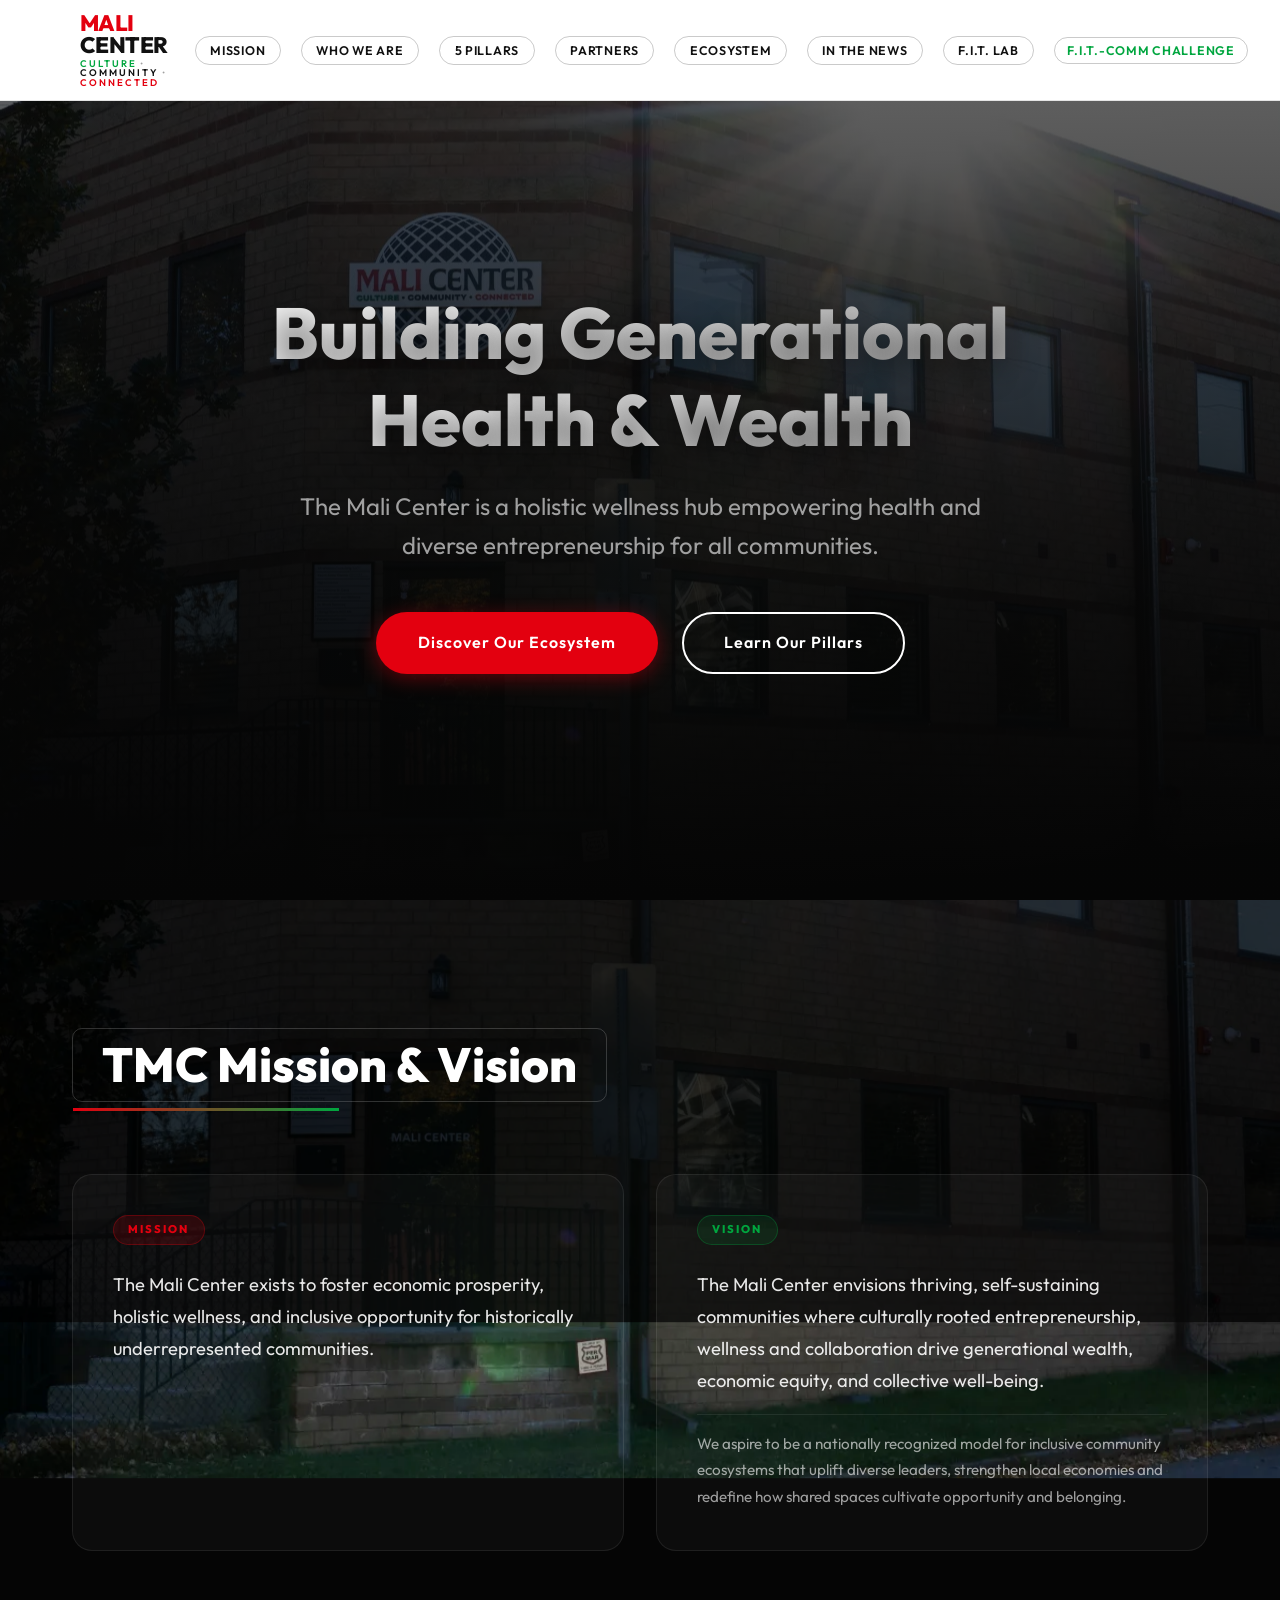
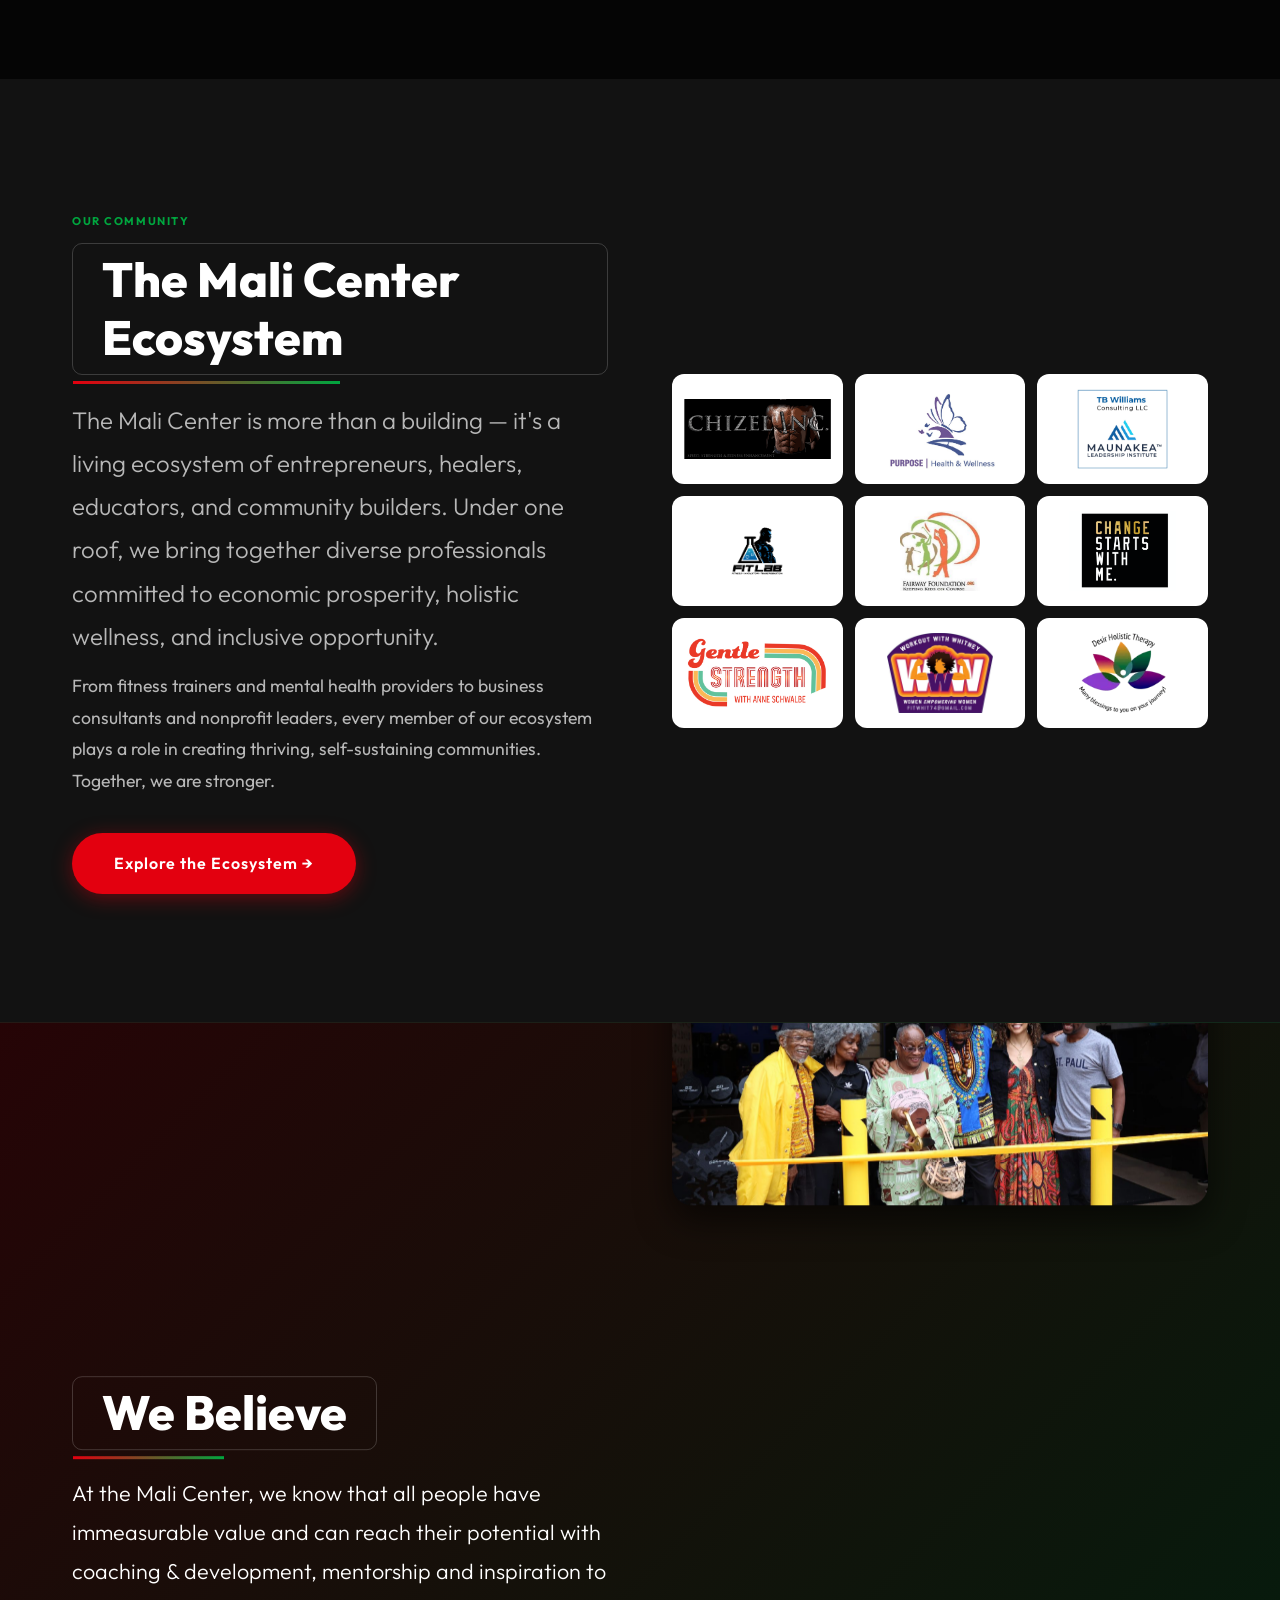
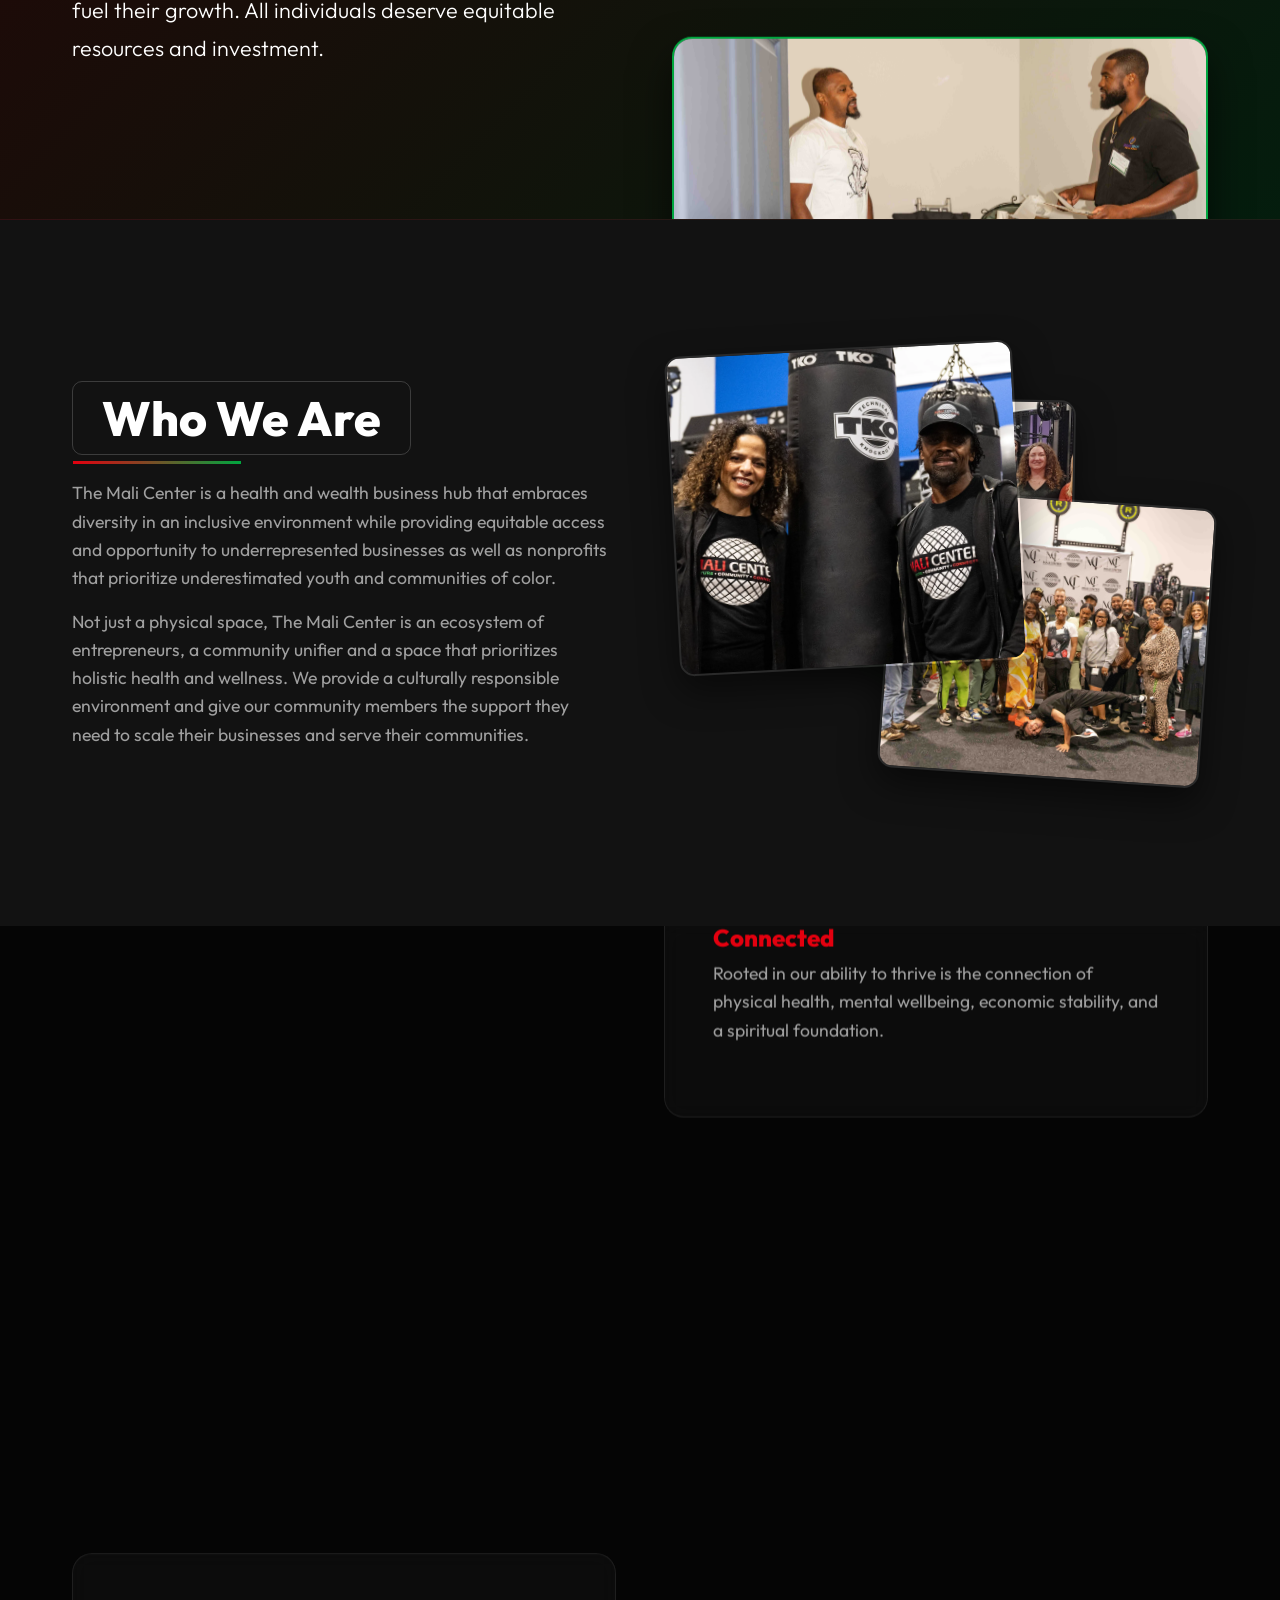
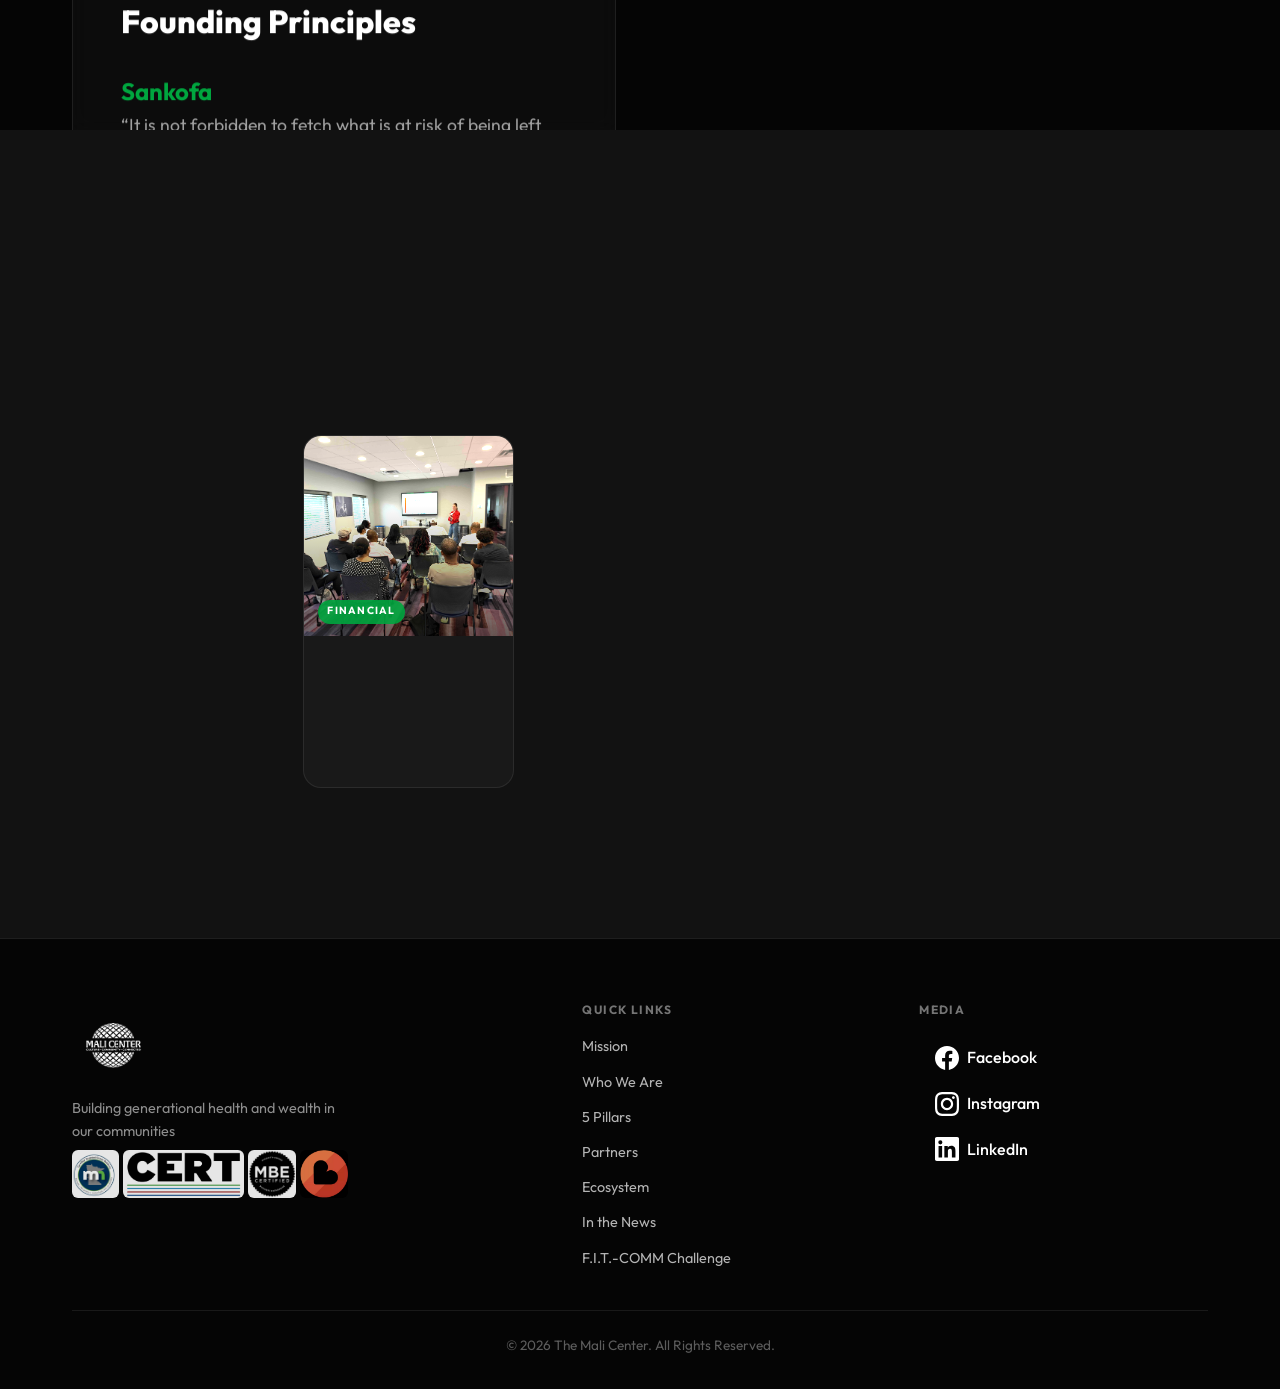
==== index.html @ 32169e83 "for review" ====
<!DOCTYPE html>
<html lang="en">

<head>
    <meta charset="UTF-8">
    <meta name="viewport" content="width=device-width, initial-scale=1.0">
    <meta name="description"
        content="The Mali Center - A health and wealth business hub building generational prosperity.">
    <title>The Mali Center | Culture. Community. Connected.</title>
    <link rel="preconnect" href="https://fonts.googleapis.com">
    <link rel="preconnect" href="https://fonts.gstatic.com" crossorigin>
    <link
        href="https://fonts.googleapis.com/css2?family=Outfit:wght@300;400;600;800&family=Playfair+Display:wght@700&display=swap"
        rel="stylesheet">
    <link rel="icon" type="image/png" sizes="32x32" href="assets/images/MC Symbol PNG Files/MC Logo-01.png">
    <link rel="icon" type="image/png" sizes="192x192" href="assets/images/MC Symbol PNG Files/MC Logo-01.png">
    <link rel="apple-touch-icon" href="assets/images/MC Symbol PNG Files/MC Logo-01.png">
    <link rel="stylesheet" href="style.css">
</head>

<body>
    <!-- Navbar -->
    <nav class="navbar">
        <div class="nav-container">
            <div class="logo">
                <a href="#mission" class="logo-lockup">
                    <img src="assets/images/MC Logo Files/PNG Files/MALI CENTER LOGO-03.png" alt="" class="logo-img" aria-hidden="true">
                    <div>
                        <h1><span class="mali">MALI</span> <span class="center">CENTER</span></h1>
                        <p class="tagline"><span class="culture">CULTURE</span> &bull; <span class="community">COMMUNITY</span> &bull; <span class="connected">CONNECTED</span></p>
                    </div>
                </a>
            </div>
            <ul class="nav-links">
                <li><a href="#mission-vision">Mission</a></li>
                <li><a href="#about">Who We Are</a></li>
                <li><a href="#pillars">5 Pillars</a></li>
                <li><a href="partners.html">Partners</a></li>
                <li><a href="ecosystem.html">Ecosystem</a></li>
                <li><a href="media.html">In the News</a></li>
                <li><a href="https://thefitlabinc.com/" target="_blank" rel="noopener noreferrer">F.I.T. Lab</a></li>
                <li><a href="https://fitcommchallenge.com/index.html" target="_blank" rel="noopener noreferrer" class="nav-fitcomm">F.I.T.-COMM Challenge</a></li>
            </ul>
            <button class="nav-toggle" aria-label="Toggle menu">
                <span></span>
                <span></span>
                <span></span>
            </button>
        </div>
    </nav>

    <!-- Hero Section -->
    <header class="hero" id="mission">
        <video
            class="hero-video"
            autoplay
            muted
            loop
            playsinline
            webkit-playsinline
            preload="metadata"
            poster="assets/images/The Mali Center.jpeg"
            disablePictureInPicture>
            <source src="assets/images/The Mali Center - Recap (4k Youtube).mp4" type="video/mp4">
        </video>
        <div class="hero-overlay"></div>
        <div class="hero-content fade-in-up">
            <h2 class="hero-title">Building Generational Health & Wealth</h2>
            <p class="hero-subtitle">The Mali Center is a holistic wellness hub empowering health and diverse entrepreneurship for all communities.</p>
            <div class="hero-buttons">
                <a href="#about" class="btn btn-primary">Discover Our Ecosystem</a>
                <a href="#pillars" class="btn btn-secondary">Learn Our Pillars</a>
            </div>
        </div>
    </header>

    <!-- Mission & Vision Section -->
    <section class="section mission-vision-section" id="mission-vision">
        <div class="parallax-card mv-bg-layer" data-speed="0.25">
            <img src="assets/images/The Mali Center.jpeg" alt="" aria-hidden="true" class="mv-bg-desktop">
            <img src="assets/images/MaliCenter-02491.jpeg" alt="" aria-hidden="true" class="mv-bg-mobile">
            <div class="mv-bg-overlay"></div>
        </div>
        <div class="container mv-content">
            <h2 class="section-title text-center reveal" style="text-align:center;">TMC Mission &amp; Vision</h2>
            <div class="mission-vision-grid">
                <div class="mv-card reveal-up">
                    <div class="mv-label mv-label-red">Mission</div>
                    <p class="mv-statement">The Mali Center exists to foster economic prosperity, holistic wellness, and inclusive opportunity for historically underrepresented communities.</p>
                </div>
                <div class="mv-card reveal-up" style="transition-delay:0.15s;">
                    <div class="mv-label mv-label-green">Vision</div>
                    <p class="mv-statement">The Mali Center envisions thriving, self-sustaining communities where culturally rooted entrepreneurship, wellness and collaboration drive generational wealth, economic equity, and collective well-being.</p>
                    <p class="mv-aspire">We aspire to be a nationally recognized model for inclusive community ecosystems that uplift diverse leaders, strengthen local economies and redefine how shared spaces cultivate opportunity and belonging.</p>
                </div>
            </div>
        </div>
    </section>

    <!-- Ecosystem Intro Section -->
    <section class="section dark-bg ecosystem-intro-section" id="ecosystem-intro">
        <div class="container">
            <div class="eco-intro-inner">
                <div class="eco-intro-text reveal-left">
                    <span class="eco-intro-label">Our Community</span>
                    <h2 class="section-title">The Mali Center Ecosystem</h2>
                    <p class="lead-text">The Mali Center is more than a building — it's a living ecosystem of entrepreneurs, healers, educators, and community builders. Under one roof, we bring together diverse professionals committed to economic prosperity, holistic wellness, and inclusive opportunity.</p>
                    <p>From fitness trainers and mental health providers to business consultants and nonprofit leaders, every member of our ecosystem plays a role in creating thriving, self-sustaining communities. Together, we are stronger.</p>
                    <a href="ecosystem.html" class="btn btn-primary" style="margin-top:1.5rem; display:inline-block;">Explore the Ecosystem →</a>
                </div>
                <div class="eco-intro-logos reveal-right">
                    <div class="eco-intro-logo-grid">
                        <div class="eco-intro-logo-item">
                            <img src="assets/images/Ecosystem_&_community_partner_logos_plus_CERT_&_Targeted_Business_logos/chizel_logo%5B1%5D%20%281%29.svg" alt="Chizel, Inc.">
                        </div>
                        <div class="eco-intro-logo-item">
                            <img src="assets/images/Ecosystem_&_community_partner_logos_plus_CERT_&_Targeted_Business_logos/purpose_logo.jpg" alt="PURPOSE Health & Wellness">
                        </div>
                        <div class="eco-intro-logo-item">
                            <img src="assets/images/Ecosystem_&_community_partner_logos_plus_CERT_&_Targeted_Business_logos/TBWC%20and%20MLI%20Logo%20.png" alt="TB Williams Consulting">
                        </div>
                        <div class="eco-intro-logo-item">
                            <img src="assets/images/Ecosystem_&_community_partner_logos_plus_CERT_&_Targeted_Business_logos/FIT-LAB-LOGO.png" alt="The F.I.T. Lab">
                        </div>
                        <div class="eco-intro-logo-item">
                            <img src="assets/images/Ecosystem_&_community_partner_logos_plus_CERT_&_Targeted_Business_logos/Fairway%20Foundation.png" alt="Fairway Foundation">
                        </div>
                        <div class="eco-intro-logo-item">
                            <img src="assets/images/Ecosystem_&_community_partner_logos_plus_CERT_&_Targeted_Business_logos/CSWM%20LOGO.png" alt="Change Starts With Me">
                        </div>
                        <div class="eco-intro-logo-item">
                            <img src="assets/images/Ecosystem_&_community_partner_logos_plus_CERT_&_Targeted_Business_logos/Gentle%20Strength.png" alt="Gentle Strength">
                        </div>
                        <div class="eco-intro-logo-item">
                            <img src="assets/images/Ecosystem_&_community_partner_logos_plus_CERT_&_Targeted_Business_logos/WOWLOGO.png" alt="Workout With Whitney">
                        </div>
                        <div class="eco-intro-logo-item">
                            <img src="assets/images/Ecosystem_&_community_partner_logos_plus_CERT_&_Targeted_Business_logos/logo_Desir-Holistic-Therapy.png" alt="Desir Holistic Therapy">
                        </div>
                    </div>
                </div>
            </div>
        </div>
    </section>

    <!-- We Believe Section -->
    <section class="section accent-bg" id="believe" style="overflow: hidden;">
        <div class="container">
            <div class="split-layout">
                <div class="parallax-card" data-speed="-0.04" style="z-index: 2; align-self: center;">
                    <div class="split-content reveal-left">
                        <h2 class="section-title">We Believe</h2>
                        <p class="lead-text" style="text-align: left; margin: 0; font-size: 1.35rem;">
                            At the Mali Center, we know that all people have immeasurable value and can reach their
                            potential with
                            coaching & development, mentorship and inspiration to fuel their growth. All individuals deserve
                            equitable resources and investment.
                        </p>
                    </div>
                </div>
                <!-- Stacked Images -->
                <div class="split-image reveal-right believe-img-stack">
                    <img src="assets/images/24.jpg" alt="Mentorship" class="parallax-img believe-img-top" data-speed="0.08">
                    <img src="assets/images/Thrive_Event_0-25.jpeg" alt="Community Empowerment" class="parallax-img believe-img-bottom" data-speed="-0.08">
                </div>
            </div>
        </div>
    </section>

    <!-- Who We Are Section -->
    <section class="section dark-bg split-section" id="about">
        <div class="container split-layout">
            <div class="split-content reveal-left">
                <h2 class="section-title">Who We Are</h2>
                <p>
                    The Mali Center is a health and wealth business hub that embraces diversity in an inclusive
                    environment while providing equitable access and opportunity to underrepresented businesses as well
                    as nonprofits that prioritize underestimated youth and communities of color.
                </p>
                <p>
                    Not just a physical space, The Mali Center is an ecosystem of entrepreneurs, a community unifier and
                    a space that prioritizes holistic health and wellness. We provide a culturally responsible
                    environment and give our community members the support they need to scale their businesses and serve
                    their communities.
                </p>
            </div>
            <div class="split-image reveal-right">
                <div class="image-collage">
                    <img src="assets/images/Pioneer Press.jpeg" alt="Community Event" class="collage-img img-1">
                    <img src="assets/images/Thrive_Event_0-169.jpeg" alt="Fitness Challenge" class="collage-img img-2">
                    <img src="assets/images/4GB.jpg" alt="Thrive Retreat" class="collage-img img-3">
                    <div class="glow-orb" style="z-index: 0;"></div>
                </div>
            </div>
        </div>
    </section>

    <!-- Founding Principles & Values Section -->
    <section class="section principles-bg-section" id="principles">
        <div class="parallax-card principles-bg-layer" data-speed="0.3">
            <img src="assets/images/4GB.jpg" alt="" role="presentation" aria-hidden="true" class="principles-bg-desktop">
            <img src="assets/images/Thrive_Event_0-169.jpeg" alt="" role="presentation" aria-hidden="true" class="principles-bg-mobile">
            <div class="principles-bg-overlay"></div>
        </div>
        <div class="container principles-content">
            <div class="grid-2">
                <!-- Principles -->
                <div class="parallax-card" data-speed="-0.12">
                    <div class="card glass-card reveal-up">
                        <h2 class="card-title">Founding Principles</h2>
                    <ul class="principles-list">
                        <li>
                            <strong class="highlight-green">Sankofa</strong>
                            <p>“It is not forbidden to fetch what is at risk of being left behind”.</p>
                        </li>
                        <li>
                            <strong class="highlight-red">Ubuntu</strong>
                            <p>“Humanity to others”. “I am what I am because of who we all are”.</p>
                        </li>
                    </ul>
                    </div>
                </div>
                <!-- Values -->
                <div class="parallax-card" data-speed="0.12">
                    <div class="card glass-card reveal-up" style="transition-delay: 0.2s;" id="values">
                        <h2 class="card-title">Our Values</h2>
                    <div class="value-item">
                        <h4 class="highlight-green">Culture</h4>
                        <p>We teach each other, listen more than we speak, and share ideas. All boats rise when we work
                            together.</p>
                    </div>
                    <div class="value-item">
                        <h4 class="highlight-white">Community</h4>
                        <p>We bring together innovators and creators, enabling our communities to feel supported and
                            invested in.</p>
                    </div>
                    <div class="value-item">
                        <h4 class="highlight-red">Connected</h4>
                        <p>Rooted in our ability to thrive is the connection of physical health, mental wellbeing,
                            economic stability, and a spiritual foundation.</p>
                        </div>
                    </div>
                </div>
            </div>
        </div>
    </section>

    <!-- Health & Wellbeing Pillars -->
    <section class="section dark-bg" id="pillars">
        <div class="container text-center">
            <h2 class="section-title reveal">The 5 Pillars of Health</h2>
            <p class="subtitle reveal">Holistic wellbeing as the foundation for growth and prosperity.</p>

            <div class="pillars-grid">
                <!-- Physical -->
                <div class="pillar-card reveal-up" style="transition-delay: 0s;">
                    <div class="pillar-card-image">
                        <img src="assets/images/Sunrise Banks.jpeg" alt="Physical health">
                        <div class="pillar-card-overlay"></div>
                        <span class="pillar-card-badge pillar-red">Physical</span>
                    </div>
                    <div class="pillar-card-body">
                        <div class="pillar-accent pillar-accent-red"></div>
                        <h3>Physical</h3>
                        <p>Functionally mobile, free of chronic disease, able to complete daily tasks with ease.</p>
                    </div>
                </div>
                <!-- Financial -->
                <div class="pillar-card">
                    <div class="pillar-card-image">
                        <img src="assets/images/IMG_5223.jpg" alt="Financial wellness" style="filter: brightness(1.35);">
                        <div class="pillar-card-overlay"></div>
                        <span class="pillar-card-badge pillar-green">Financial</span>
                    </div>
                    <div class="pillar-card-body reveal-up" style="transition-delay: 0.1s;">
                        <div class="pillar-accent pillar-accent-green"></div>
                        <h3>Financial</h3>
                        <p>Personal economic stability, ability to save, and path to generational wealth.</p>
                    </div>
                </div>
                <!-- Mental -->
                <div class="pillar-card reveal-up" style="transition-delay: 0.2s;">
                    <div class="pillar-card-image">
                        <img src="assets/images/Thrive_Event_0-35.jpeg" alt="Mental wellbeing">
                        <div class="pillar-card-overlay"></div>
                        <span class="pillar-card-badge pillar-red">Mental</span>
                    </div>
                    <div class="pillar-card-body">
                        <div class="pillar-accent pillar-accent-red"></div>
                        <h3>Mental</h3>
                        <p>Managing mood and challenges while moderating trauma and remaining hopeful.</p>
                    </div>
                </div>
                <!-- Spiritual -->
                <div class="pillar-card reveal-up" style="transition-delay: 0.3s;">
                    <div class="pillar-card-image">
                        <img src="assets/images/803A9150.jpg" alt="Spiritual connection">
                        <div class="pillar-card-overlay"></div>
                        <span class="pillar-card-badge pillar-white">Spiritual</span>
                    </div>
                    <div class="pillar-card-body">
                        <div class="pillar-accent pillar-accent-white"></div>
                        <h3>Spiritual</h3>
                        <p>Feeling connected to self, others, and all of humanity.</p>
                    </div>
                </div>
                <!-- Social -->
                <div class="pillar-card reveal-up" style="transition-delay: 0.4s;">
                    <div class="pillar-card-image">
                        <img src="assets/images/TGFTMC.jpg" alt="Social and community">
                        <div class="pillar-card-overlay"></div>
                        <span class="pillar-card-badge pillar-green">Social</span>
                    </div>
                    <div class="pillar-card-body">
                        <div class="pillar-accent pillar-accent-green"></div>
                        <h3>Social</h3>
                        <p>Having an ecosystem of supportive, positive people and maintaining vital relationships.</p>
                    </div>
                </div>
            </div>
        </div>
    </section>

    <!-- Footer -->
    <footer class="footer">
        <div class="container">
            <div class="footer-inner">
                <!-- Logo -->
                <div class="footer-brand">
                    <a href="#mission">
                        <img src="assets/images/MC Logo Files/PNG Files/MALI CENTER LOGO-03.png" alt="The Mali Center" class="logo-img footer-logo-img">
                    </a>
                    <p class="footer-tagline">Building generational health and wealth in our communities</p>
                    <div class="footer-cert-badges">
                        <img src="assets/images/mncert.jpeg" alt="MN Certification" class="footer-cert-img" title="MN Certified">
                        <img src="assets/images/cert.jpeg" alt="Certification" class="footer-cert-img" title="Certified">
                        <img src="assets/images/mbecert.jpeg" alt="MBE Certification" class="footer-cert-img" title="MBE Certified">
                        <img src="assets/images/heart.jpeg" alt="Heart" class="footer-cert-img" title="Heart">
                    </div>
                </div>

                <!-- Nav links -->
                <nav class="footer-nav" aria-label="Footer navigation">
                    <h3 class="footer-nav-heading">Quick Links</h3>
                    <ul>
                        <li><a href="#mission-vision">Mission</a></li>
                        <li><a href="#about">Who We Are</a></li>
                        <li><a href="#pillars">5 Pillars</a></li>
                        <li><a href="partners.html">Partners</a></li>
                        <li><a href="ecosystem.html">Ecosystem</a></li>
                        <li><a href="media.html">In the News</a></li>
                        <li><a href="https://fitcommchallenge.com/index.html" target="_blank" rel="noopener noreferrer">F.I.T.-COMM Challenge</a></li>
                    </ul>
                </nav>

                <!-- Media / Social -->
                <div class="footer-media">
                    <h3 class="footer-nav-heading">Media</h3>
                    <a href="https://www.facebook.com/profile.php?id=61555847968254" target="_blank" rel="noopener noreferrer" class="social-link" aria-label="Facebook">
                        <svg class="social-icon" viewBox="0 0 24 24" fill="currentColor" aria-hidden="true"><path d="M24 12.073c0-6.627-5.373-12-12-12s-12 5.373-12 12c0 5.99 4.388 10.954 10.125 11.854v-8.385H7.078v-3.47h3.047V9.43c0-3.007 1.792-4.669 4.533-4.669 1.312 0 2.686.235 2.686.235v2.953H15.83c-1.491 0-1.956.925-1.956 1.874v2.25h3.328l-.532 3.47h-2.796v8.385C19.612 23.027 24 18.062 24 12.073z"/></svg>
                        <span>Facebook</span>
                    </a>
                    <a href="https://www.instagram.com/themalicenter/" target="_blank" rel="noopener noreferrer" class="social-link" aria-label="Instagram">
                        <svg class="social-icon" viewBox="0 0 24 24" fill="currentColor" aria-hidden="true"><path d="M12 2.163c3.204 0 3.584.012 4.85.07 3.252.148 4.771 1.691 4.919 4.919.058 1.265.069 1.645.069 4.849 0 3.205-.012 3.584-.069 4.849-.149 3.225-1.664 4.771-4.919 4.919-1.266.058-1.644.07-4.85.07-3.204 0-3.584-.012-4.849-.07-3.26-.149-4.771-1.699-4.919-4.92-.058-1.265-.07-1.644-.07-4.849 0-3.204.013-3.583.07-4.849.149-3.227 1.664-4.771 4.919-4.919 1.266-.057 1.645-.069 4.849-.069zm0-2.163c-3.259 0-3.667.014-4.947.072-4.358.2-6.78 2.618-6.98 6.98-.059 1.281-.073 1.689-.073 4.948 0 3.259.014 3.668.072 4.948.2 4.358 2.618 6.78 6.98 6.98 1.281.058 1.689.072 4.948.072 3.259 0 3.668-.014 4.948-.072 4.354-.2 6.782-2.618 6.979-6.98.059-1.28.073-1.689.073-4.948 0-3.259-.014-3.667-.072-4.947-.196-4.354-2.617-6.78-6.979-6.98-1.281-.059-1.69-.073-4.949-.073zm0 5.838c-3.403 0-6.162 2.759-6.162 6.162s2.759 6.163 6.162 6.163 6.162-2.759 6.162-6.163c0-3.403-2.759-6.162-6.162-6.162zm0 10.162c-2.209 0-4-1.79-4-4 0-2.209 1.791-4 4-4s4 1.791 4 4c0 2.21-1.791 4-4 4zm6.406-11.845c-.796 0-1.441.645-1.441 1.44s.645 1.44 1.441 1.44c.795 0 1.439-.645 1.439-1.44s-.644-1.44-1.439-1.44z"/></svg>
                        <span>Instagram</span>
                    </a>
                    <a href="https://www.linkedin.com/company/the-mali-center/" target="_blank" rel="noopener noreferrer" class="social-link" aria-label="LinkedIn">
                        <svg class="social-icon" viewBox="0 0 24 24" fill="currentColor" aria-hidden="true"><path d="M20.447 20.452h-3.554v-5.569c0-1.328-.027-3.037-1.852-3.037-1.853 0-2.136 1.445-2.136 2.939v5.667H9.351V9h3.414v1.561h.046c.477-.9 1.637-1.85 3.37-1.85 3.601 0 4.267 2.37 4.267 5.455v6.286zM5.337 7.433a2.062 2.062 0 01-2.063-2.065 2.064 2.064 0 112.063 2.065zm1.782 13.019H3.555V9h3.564v11.452zM22.225 0H1.771C.792 0 0 .774 0 1.729v20.542C0 23.227.792 24 1.771 24h20.451C23.2 24 24 23.227 24 22.271V1.729C24 .774 23.2 0 22.222 0h.003z"/></svg>
                        <span>LinkedIn</span>
                    </a>
                </div>
            </div>

            <div class="footer-bottom">
                <p>&copy; 2026 The Mali Center. All Rights Reserved.</p>
            </div>
        </div>
    </footer>

    <script src="script.js"></script>
</body>

</html>
---- style.css ----
/* --- CSS Reset & Variables --- */
:root {
    /* Brand Colors */
    --clr-black: #050505;
    --clr-dark: #121212;
    --clr-red: #E3000F;
    --clr-green: #00A63F;
    --clr-white: #FFFFFF;
    --clr-gray: #A0A0A0;

    /* Gradients */
    --gradient-accents: linear-gradient(135deg, rgba(227, 0, 15, 0.15) 0%, rgba(0, 166, 63, 0.15) 100%);

    /* Typography */
    --font-main: 'Outfit', sans-serif;
    --font-heading: 'Playfair Display', serif;
    /* For special elegant touch, though Outfit is modern enough. Decided to keep Outfit mostly */

    /* Transitions */
    --trans-smooth: all 0.5s cubic-bezier(0.25, 1, 0.5, 1);
}

* {
    margin: 0;
    padding: 0;
    box-sizing: border-box;
    scroll-behavior: smooth;
}

body {
    background-color: var(--clr-black);
    color: var(--clr-white);
    font-family: var(--font-main);
    line-height: 1.6;
    overflow-x: hidden;
}

/* --- Typography --- */
h1,
h2,
h3,
h4 {
    font-weight: 800;
    line-height: 1.2;
}


.section-title {
    font-size: 3rem;
    margin-bottom: 1.5rem;
    position: relative;
    display: inline-block;
    border: 1.5px solid rgba(255, 255, 255, 0.18);
    border-radius: 10px;
    padding: 0.15em 0.6em;
}

.section-title::after {
    content: '';
    position: absolute;
    bottom: -10px;
    left: 0;
    width: 50%;
    height: 3px;
    background: linear-gradient(90deg, var(--clr-red), var(--clr-green));
}

.text-center .section-title::after {
    left: 25%;
}

p {
    margin-bottom: 1rem;
    color: var(--clr-gray);
    font-size: 1.1rem;
}

.lead-text {
    font-size: 1.5rem;
    font-weight: 300;
    color: var(--clr-white);
    max-width: 900px;
    margin: 0 auto;
    line-height: 1.8;
}

.subtitle {
    font-size: 1.2rem;
    margin-bottom: 3rem;
    color: var(--clr-gray);
}

/* Branding & Logo Colors */
.mali {
    color: var(--clr-red);
}

.center {
    color: #111111;
}

.culture {
    color: var(--clr-green);
    font-size: 0.6rem;
    letter-spacing: 2px;
    font-weight: 600;
}

.community {
    color: #111111;
    font-size: 0.6rem;
    letter-spacing: 2px;
    font-weight: 600;
}

.connected {
    color: var(--clr-red);
    font-size: 0.6rem;
    letter-spacing: 2px;
    font-weight: 600;
}

.highlight-red {
    color: var(--clr-red);
    font-size: 1.5rem;
}

.highlight-green {
    color: var(--clr-green);
    font-size: 1.5rem;
}

.highlight-white {
    color: var(--clr-white);
    font-size: 1.5rem;
}

/* --- Navbar --- */
.navbar {
    position: fixed;
    top: 0;
    width: 100%;
    z-index: 1000;
    padding: 0.75rem 0;
    background: #ffffff;
    backdrop-filter: none;
    -webkit-backdrop-filter: none;
    border-bottom: 1px solid rgba(0, 0, 0, 0.1);
    transition: var(--trans-smooth);
}

.navbar.scrolled {
    padding: 0.5rem 0;
    background: #ffffff;
    box-shadow: 0 4px 20px rgba(0, 0, 0, 0.1);
}

.nav-container {
    max-width: 1400px;
    margin: 0 auto;
    padding: 0 2rem;
    display: flex;
    justify-content: space-between;
    align-items: center;
}

.logo h1 {
    font-size: 1.4rem;
    letter-spacing: -0.5px;
    margin: 0;
    line-height: 1;
}

.logo .tagline {
    margin: 0;
    margin-top: 2px;
    line-height: 1;
    font-size: 0.6rem;
    letter-spacing: 0.1em;
}

.nav-links {
    list-style: none;
    display: flex;
    gap: 1.25rem;
    align-items: center;
    flex-wrap: nowrap;
}

.nav-links li a {
    color: #111111;
    text-decoration: none;
    font-weight: 600;
    font-size: 0.78rem;
    text-transform: uppercase;
    letter-spacing: 0.06em;
    white-space: nowrap;
    transition: color 0.25s ease, background 0.25s ease, border-color 0.25s ease;
    border: 1.5px solid rgba(17, 17, 17, 0.22);
    border-radius: 50px;
    padding: 0.35rem 0.9rem;
}

.nav-links li a:hover {
    color: var(--clr-white);
    background: #111111;
    border-color: #111111;
}

/* --- Hero Section --- */
.hero {
    position: relative;
    height: 100vh;
    display: flex;
    align-items: center;
    justify-content: center;
    text-align: center;
    padding: 0 2rem;
    overflow: hidden;
}

.hero-video {
    position: absolute;
    top: 50%;
    left: 50%;
    min-width: 100%;
    min-height: 100%;
    width: auto;
    height: auto;
    z-index: -2;
    transform: translateX(-50%) translateY(-50%);
    -webkit-transform: translateX(-50%) translateY(-50%);
    object-fit: cover;
    -webkit-object-fit: cover;
}
/* iOS: prevent video from overflowing and ensure inline playback */
@supports (-webkit-touch-callout: none) {
    .hero-video {
        min-height: 100vh;
        min-width: 100vw;
        height: 100%;
        width: 100%;
    }
}

.hero-overlay {
    position: absolute;
    top: 0;
    left: 0;
    width: 100%;
    height: 100%;
    background: linear-gradient(to bottom, rgba(5, 5, 5, 0.6) 0%, rgba(5, 5, 5, 1) 100%);
    z-index: -1;
}

.hero-content {
    max-width: 900px;
    margin-top: 4rem;
}

.hero-title {
    font-size: 4.5rem;
    margin-bottom: 1.5rem;
    background: linear-gradient(to right, #fff, #aaa);
    -webkit-background-clip: text;
    background-clip: text;
    -webkit-text-fill-color: transparent;
    text-shadow: 0 10px 30px rgba(0, 0, 0, 0.5);
}

.hero-subtitle {
    font-size: 1.5rem;
    color: var(--clr-gray);
    margin-bottom: 3rem;
    max-width: 700px;
    margin-left: auto;
    margin-right: auto;
}

.hero-buttons {
    display: flex;
    gap: 1.5rem;
    justify-content: center;
}

/* Buttons */
.btn {
    text-decoration: none;
    padding: 1rem 2.5rem;
    border-radius: 50px;
    font-weight: 600;
    font-size: 1rem;
    letter-spacing: 1px;
    transition: var(--trans-smooth);
    border: 2px solid transparent;
    cursor: pointer;
    display: inline-block;
}

.btn-primary {
    background-color: var(--clr-red);
    color: var(--clr-white);
    box-shadow: 0 4px 20px rgba(227, 0, 15, 0.4);
}

.btn-primary:hover {
    background-color: transparent;
    border-color: var(--clr-red);
    box-shadow: 0 0 30px rgba(227, 0, 15, 0.6);
    transform: translateY(-3px);
}

.btn-secondary {
    background-color: transparent;
    border-color: var(--clr-white);
    color: var(--clr-white);
}

.btn-secondary:hover {
    background-color: var(--clr-white);
    color: var(--clr-black);
    transform: translateY(-3px);
}

/* --- Layout Sections --- */
.section {
    padding: 8rem 0;
    position: relative;
}

.container {
    max-width: 1200px;
    margin: 0 auto;
    padding: 0 2rem;
}

.text-center {
    text-align: center;
}

.dark-bg {
    background-color: var(--clr-dark);
}

.accent-bg {
    background: var(--gradient-accents);
    border-top: 1px solid rgba(255, 255, 255, 0.05);
    border-bottom: 1px solid rgba(255, 255, 255, 0.05);
}

.split-layout {
    display: grid;
    grid-template-columns: 1fr 1fr;
    gap: 4rem;
    align-items: center;
}

.grid-2 {
    display: grid;
    grid-template-columns: 1fr 1fr;
    gap: 3rem;
}

/* Glass Cards */
.glass-card {
    background: rgba(255, 255, 255, 0.03);
    border-radius: 20px;
    padding: 3rem;
    border: 1px solid rgba(255, 255, 255, 0.08);
    backdrop-filter: blur(10px);
    -webkit-backdrop-filter: blur(10px);
    transition: transform 0.3s ease, box-shadow 0.3s ease;
    position: relative;
    overflow: hidden;
}

.glass-card:hover {
    transform: translateY(-5px);
    box-shadow: 0 10px 40px rgba(0, 0, 0, 0.4);
}

.card-title {
    font-size: 2rem;
    margin-bottom: 2rem;
}

/* Decorative Card / Image Collage */
.decorative-card {
    min-height: 400px;
    display: flex;
    flex-direction: column;
    justify-content: center;
    align-items: center;
    text-align: center;
    border: 1px solid rgba(227, 0, 15, 0.3);
}

/* We Believe stacked images */
.believe-img-stack {
    display: flex;
    flex-direction: column;
    gap: 1.25rem;
    min-height: unset;
    position: static;
}

.believe-img-top,
.believe-img-bottom {
    position: static !important;
    width: 100% !important;
    height: 260px;
    object-fit: cover;
    border-radius: 20px;
    display: block;
    box-shadow: 0 15px 35px rgba(0, 0, 0, 0.6);
}

.believe-img-bottom {
    border: 2px solid var(--clr-green);
    box-shadow: 0 20px 40px rgba(0, 0, 0, 0.6);
}

.image-collage {
    position: relative;
    width: 100%;
    min-height: 450px;
    display: flex;
    justify-content: center;
    align-items: center;
}

.collage-img {
    position: absolute;
    border-radius: 15px;
    box-shadow: 0 15px 35px rgba(0, 0, 0, 0.5);
    border: 2px solid rgba(255, 255, 255, 0.1);
    object-fit: cover;
    transition: var(--trans-smooth);
}

.collage-img:hover {
    transform: scale(1.05) translateY(-5px) !important;
    z-index: 10 !important;
    border-color: var(--clr-red);
    box-shadow: 0 20px 40px rgba(227, 0, 15, 0.4);
}

.img-1 {
    width: 65%;
    height: 320px;
    top: 0;
    left: 0;
    z-index: 3;
    transform: rotate(-3deg);
}

.img-2 {
    width: 60%;
    height: 280px;
    bottom: 20px;
    right: 0;
    z-index: 2;
    transform: rotate(4deg);
}

.img-3 {
    width: 55%;
    height: 250px;
    top: 50px;
    left: 20%;
    z-index: 1;
    transform: rotate(1deg);
}

.glow-orb {
    position: absolute;
    width: 250px;
    height: 250px;
    background: radial-gradient(circle, rgba(0, 166, 63, 0.3) 0%, transparent 70%);
    border-radius: 50%;
    top: 50%;
    left: 50%;
    transform: translate(-50%, -50%);
    filter: blur(30px);
}

.decorative-card::before {
    content: '';
    position: absolute;
    bottom: -50px;
    left: -50px;
    width: 200px;
    height: 200px;
    background: radial-gradient(circle, rgba(227, 0, 15, 0.2) 0%, transparent 70%);
    border-radius: 50%;
    filter: blur(20px);
}

ul.principles-list {
    list-style: none;
}

ul.principles-list li {
    margin-bottom: 2rem;
}

.value-item {
    margin-bottom: 1.5rem;
}

.value-item h4 {
    margin-bottom: 0.5rem;
}

/* Pillars */
.pillars-grid {
    display: grid;
    grid-template-columns: repeat(5, 1fr);
    gap: 1.25rem;
    align-items: start;
}

.pillar-card {
    background: rgba(255, 255, 255, 0.03);
    border: 1px solid rgba(255, 255, 255, 0.08);
    border-radius: 18px;
    overflow: hidden;
    transition: transform 0.35s ease, box-shadow 0.35s ease;
    text-align: left;
}

.pillar-card:hover {
    transform: translateY(-8px);
    box-shadow: 0 24px 50px rgba(0, 0, 0, 0.55);
}

.pillar-card-image {
    position: relative;
    width: 100%;
    height: 200px;
    overflow: hidden;
}

.pillar-card-image img {
    width: 100%;
    height: 100%;
    object-fit: cover;
    display: block;
    transition: transform 0.5s ease;
}

.pillar-card:hover .pillar-card-image img {
    transform: scale(1.07);
}

.pillar-card-overlay {
    position: absolute;
    inset: 0;
    background: linear-gradient(to bottom, transparent 35%, rgba(0,0,0,0.6) 100%);
    pointer-events: none;
}

.pillar-card-badge {
    position: absolute;
    bottom: 0.75rem;
    left: 0.85rem;
    font-size: 0.65rem;
    font-weight: 700;
    letter-spacing: 0.12em;
    text-transform: uppercase;
    padding: 0.22rem 0.6rem;
    border-radius: 20px;
}

.pillar-red   { background: rgba(227, 0, 15, 0.9);  color: #fff; }
.pillar-green { background: rgba(0, 166, 63, 0.9);  color: #fff; }
.pillar-white { background: rgba(255,255,255,0.9);  color: #111; }

.pillar-card-body {
    padding: 1.2rem 1.25rem 1.5rem;
}

.pillar-accent {
    height: 3px;
    width: 32px;
    border-radius: 2px;
    margin-bottom: 0.7rem;
}

.pillar-accent-red   { background: var(--clr-red);   }
.pillar-accent-green { background: var(--clr-green); }
.pillar-accent-white { background: #fff; }

.pillar-card h3 {
    margin-bottom: 0.5rem;
    font-size: 1.1rem;
    font-weight: 700;
    color: var(--clr-white);
}

.pillar-card p {
    font-size: 0.85rem;
    line-height: 1.6;
    color: rgba(255,255,255,0.65);
    margin: 0;
}

.red-glow   { text-shadow: 0 0 20px rgba(227, 0, 15, 0.8); }
.green-glow { text-shadow: 0 0 20px rgba(0, 166, 63, 0.8); }
.white-glow { text-shadow: 0 0 20px rgba(255, 255, 255, 0.8); }

/* Mission & Vision */
.mission-vision-section {
    position: relative;
    overflow: hidden;
}

.mv-bg-layer {
    position: absolute;
    inset: 0;
    z-index: 0;
}

.mv-bg-layer img {
    position: absolute;
    left: 0;
    top: -20%;
    width: 100%;
    height: 140%;
    object-fit: cover;
}

.mv-bg-mobile { display: none; }
.mv-bg-desktop { display: block; }

@media (max-width: 768px) {
    .mv-bg-desktop { display: none; }
    .mv-bg-mobile  { display: block; }
}

.mv-bg-overlay {
    position: absolute;
    inset: 0;
    background: rgba(0, 0, 0, 0.78);
    z-index: 1;
}

.mv-content {
    position: relative;
    z-index: 2;
}

.mission-vision-grid {
    display: grid;
    grid-template-columns: 1fr 1fr;
    gap: 2rem;
    margin-top: 3rem;
}

.mv-card {
    background: rgba(255, 255, 255, 0.03);
    border: 1px solid rgba(255, 255, 255, 0.08);
    border-radius: 20px;
    padding: 2.5rem;
    position: relative;
    overflow: hidden;
    transition: transform 0.3s ease, box-shadow 0.3s ease;
}

.mv-card:hover {
    transform: translateY(-4px);
    box-shadow: 0 20px 50px rgba(0, 0, 0, 0.4);
}

.mv-label {
    display: inline-block;
    font-size: 0.7rem;
    font-weight: 800;
    letter-spacing: 0.18em;
    text-transform: uppercase;
    padding: 0.3rem 0.9rem;
    border-radius: 20px;
    margin-bottom: 1.5rem;
}

.mv-label-red {
    background: rgba(227, 0, 15, 0.15);
    color: var(--clr-red);
    border: 1px solid rgba(227, 0, 15, 0.3);
}

.mv-label-green {
    background: rgba(0, 166, 63, 0.12);
    color: var(--clr-green);
    border: 1px solid rgba(0, 166, 63, 0.3);
}

.mv-statement {
    font-size: 1.15rem;
    line-height: 1.75;
    color: rgba(255, 255, 255, 0.9);
    font-weight: 400;
    margin: 0 0 1rem;
}

.mv-aspire {
    font-size: 0.95rem;
    line-height: 1.75;
    color: rgba(255, 255, 255, 0.6);
    margin: 0;
    padding-top: 1rem;
    border-top: 1px solid rgba(255, 255, 255, 0.08);
}

@media (max-width: 768px) {
    .mission-vision-grid {
        grid-template-columns: 1fr;
    }
}

/* Ecosystem page */
.ecosystem-grid {
    display: grid;
    grid-template-columns: repeat(3, 1fr);
    gap: 1.75rem;
}

.eco-card {
    background: rgba(255, 255, 255, 0.03);
    border: 1px solid rgba(255, 255, 255, 0.08);
    border-radius: 18px;
    overflow: hidden;
    display: flex;
    flex-direction: column;
    transition: transform 0.3s ease, box-shadow 0.3s ease, border-color 0.3s ease;
}

.eco-card:hover {
    transform: translateY(-6px);
    box-shadow: 0 22px 50px rgba(0, 0, 0, 0.5);
    border-color: rgba(255, 255, 255, 0.18);
}

.eco-card-image {
    width: 100%;
    height: 200px;
    overflow: hidden;
    flex-shrink: 0;
}

.eco-card-image img {
    width: 100%;
    height: 100%;
    object-fit: cover;
    display: block;
    transition: transform 0.5s ease;
}

.eco-card:hover .eco-card-image img {
    transform: scale(1.05);
}

.eco-card-image--placeholder {
    background: linear-gradient(135deg, rgba(227, 0, 15, 0.15) 0%, rgba(0, 166, 63, 0.15) 100%);
    border-bottom: 1px solid rgba(255, 255, 255, 0.08);
    display: flex;
    align-items: center;
    justify-content: center;
}

.eco-card-image--placeholder span {
    font-size: 0.8rem;
    font-weight: 700;
    text-transform: uppercase;
    letter-spacing: 0.1em;
    color: rgba(255, 255, 255, 0.3);
    text-align: center;
    padding: 0 1rem;
}

.eco-card-body {
    padding: 1.4rem 1.5rem 1.75rem;
    display: flex;
    flex-direction: column;
    flex: 1;
}

.eco-card-name {
    font-size: 1.05rem;
    font-weight: 700;
    color: var(--clr-white);
    margin-bottom: 0.6rem;
    line-height: 1.3;
}

.eco-card-desc {
    font-size: 0.85rem;
    line-height: 1.7;
    color: rgba(255, 255, 255, 0.6);
    margin: 0 0 1rem;
    flex: 1;
}

.eco-card-link {
    display: inline-block;
    font-size: 0.78rem;
    font-weight: 700;
    color: var(--clr-green);
    text-decoration: none;
    letter-spacing: 0.04em;
    text-transform: uppercase;
    transition: letter-spacing 0.2s ease;
    margin-top: auto;
}

.eco-card:hover .eco-card-link {
    letter-spacing: 0.1em;
}

/* Ecosystem logo card */
.eco-card-logo {
    width: 100%;
    height: 180px;
    background: #fff;
    display: flex;
    align-items: center;
    justify-content: center;
    padding: 1rem 1.25rem;
    flex-shrink: 0;
    overflow: hidden;
    border-bottom: 1px solid rgba(0, 0, 0, 0.06);
}

.eco-card-logo img {
    width: 100%;
    height: 100%;
    object-fit: contain;
    display: block;
}

.eco-card-logo--fallback {
    background: linear-gradient(135deg, rgba(227, 0, 15, 0.12) 0%, rgba(0, 166, 63, 0.12) 100%);
    border-bottom: 1px solid rgba(255, 255, 255, 0.08) !important;
}

.eco-card-logo--fallback span {
    font-size: 0.8rem;
    font-weight: 700;
    text-transform: uppercase;
    letter-spacing: 0.1em;
    color: rgba(255, 255, 255, 0.45);
    text-align: center;
    padding: 0 1rem;
}

/* F.I.T. Lab section */
.eco-fitlab-section {
    background: rgba(0, 166, 63, 0.04);
    border: 1px solid rgba(0, 166, 63, 0.15);
    border-radius: 20px;
    padding: 2rem;
}

.eco-fitlab-header {
    display: flex;
    align-items: center;
    gap: 1.5rem;
    margin-bottom: 1.75rem;
    padding-bottom: 1.25rem;
    border-bottom: 1px solid rgba(0, 166, 63, 0.2);
    flex-wrap: wrap;
}

.eco-fitlab-logo-wrap {
    background: #fff;
    border-radius: 12px;
    padding: 0.75rem 1rem;
    flex-shrink: 0;
}

.eco-fitlab-logo {
    height: 60px;
    width: auto;
    display: block;
}

.eco-fitlab-label {
    font-size: 0.65rem;
    font-weight: 700;
    text-transform: uppercase;
    letter-spacing: 0.12em;
    color: var(--clr-green);
    margin: 0 0 0.2rem;
}

.eco-fitlab-sub {
    font-size: 0.8rem;
    color: rgba(255, 255, 255, 0.5);
    margin: 0.25rem 0 0;
}

.eco-card--fitlab {
    border-color: rgba(0, 166, 63, 0.15);
}

.eco-card--fitlab:hover {
    border-color: rgba(0, 166, 63, 0.35);
}

/* ===== ECOSYSTEM BENTO GRID ===== */
.eco-category-sub {
    font-size: 0.72rem;
    color: rgba(255,255,255,0.35);
    font-style: italic;
    margin: 0 0 0 auto;
    align-self: center;
}

.eco-bento-grid {
    display: grid;
    grid-template-columns: repeat(3, 1fr);
    grid-auto-rows: 260px;
    gap: 1rem;
}

.eco-bento-card {
    position: relative;
    border-radius: 20px;
    overflow: hidden;
    background: #161616;
    border: 1px solid rgba(255,255,255,0.06);
    cursor: pointer;
    transition: transform 0.3s ease, box-shadow 0.3s ease;
}

.eco-bento-card:hover {
    transform: translateY(-3px);
    box-shadow: 0 24px 60px rgba(0,0,0,0.6);
}

.eco-bento-card--wide {
    grid-column: span 2;
}

/* Front face */
.eco-bento-face {
    position: absolute;
    inset: 0;
    display: flex;
    flex-direction: column;
    align-items: center;
    justify-content: center;
    padding: 1.75rem 1.25rem 1.25rem;
    gap: 0.6rem;
    transition: opacity 0.3s ease;
}

.eco-bento-card:hover .eco-bento-face {
    opacity: 0;
    pointer-events: none;
}

.eco-bento-logo-wrap {
    width: 130px;
    height: 90px;
    display: flex;
    align-items: center;
    justify-content: center;
    flex-shrink: 0;
}

.eco-bento-logo-wrap img {
    max-width: 100%;
    max-height: 100%;
    object-fit: contain;
    display: block;
}

.eco-bento-logo-wrap--portrait {
    width: 80px;
    height: 80px;
    border-radius: 50%;
    overflow: hidden;
}

.eco-bento-logo-wrap--portrait img {
    width: 100%;
    height: 100%;
    object-fit: cover;
}

.eco-bento-name {
    font-size: 0.82rem;
    font-weight: 700;
    color: rgba(255,255,255,0.85);
    text-align: center;
    line-height: 1.3;
}

/* Hover reveal back */
.eco-bento-back {
    position: absolute;
    inset: 0;
    padding: 1.5rem;
    display: flex;
    flex-direction: column;
    justify-content: flex-end;
    gap: 0.4rem;
    transform: translateY(100%);
    transition: transform 0.38s cubic-bezier(0.25, 0.46, 0.45, 0.94);
}

.eco-bento-card:hover .eco-bento-back {
    transform: translateY(0);
}

.eco-bento-back--fitness {
    background: linear-gradient(155deg, #6b0007 0%, #c8001a 100%);
}

.eco-bento-back--wellness {
    background: linear-gradient(155deg, #004a1a 0%, #007a30 100%);
}

.eco-bento-back--consulting {
    background: linear-gradient(155deg, #0d2a47 0%, #1a5a8a 100%);
}

.eco-bento-back--community {
    background: linear-gradient(155deg, #4a2e00 0%, #9a6200 100%);
}

.eco-bento-back-name {
    font-size: 1rem;
    font-weight: 800;
    color: #fff;
    line-height: 1.25;
    margin: 0.2rem 0 0.3rem;
}

.eco-bento-back-desc {
    font-size: 0.78rem;
    color: rgba(255,255,255,0.88);
    line-height: 1.6;
    margin: 0;
    display: -webkit-box;
    -webkit-line-clamp: 5;
    -webkit-box-orient: vertical;
    overflow: hidden;
    flex: 1;
}

.eco-bento-back-link {
    display: inline-block;
    color: rgba(255,255,255,0.95);
    font-size: 0.72rem;
    font-weight: 700;
    text-transform: uppercase;
    letter-spacing: 0.1em;
    text-decoration: none;
    border-bottom: 1px solid rgba(255,255,255,0.4);
    padding-bottom: 2px;
    align-self: flex-start;
    margin-top: 0.3rem;
    transition: border-color 0.2s;
}

.eco-bento-back-link:hover {
    border-color: rgba(255,255,255,0.9);
}

/* Full-width featured card */
.eco-bento-card--featured {
    grid-column: span 3;
    grid-row: auto;
    height: 160px;
}

.eco-bento-featured-inner {
    display: flex;
    align-items: center;
    gap: 2.5rem;
    height: 100%;
    padding: 1.5rem 2rem;
}

.eco-bento-featured-logo {
    width: 120px;
    height: 80px;
    flex-shrink: 0;
    display: flex;
    align-items: center;
    justify-content: center;
}

.eco-bento-featured-logo img {
    max-width: 100%;
    max-height: 100%;
    object-fit: contain;
}

.eco-bento-featured-content {
    display: flex;
    flex-direction: column;
    gap: 0.3rem;
}

.eco-bento-featured-name {
    font-size: 1.15rem;
    font-weight: 800;
    color: #fff;
    margin: 0.2rem 0;
}

.eco-bento-featured-desc {
    font-size: 0.8rem;
    color: rgba(255,255,255,0.6);
    line-height: 1.55;
    margin: 0;
    max-width: 680px;
}

/* ===== F.I.T. LAB HORIZONTAL SCROLL ===== */
.fitlab-scroll-track {
    overflow-x: auto;
    overflow-y: visible;
    padding-bottom: 1.25rem;
    scrollbar-width: thin;
    scrollbar-color: rgba(0,166,63,0.4) rgba(255,255,255,0.05);
    cursor: grab;
}

.fitlab-scroll-track:active {
    cursor: grabbing;
}

.fitlab-scroll-track::-webkit-scrollbar {
    height: 4px;
}

.fitlab-scroll-track::-webkit-scrollbar-track {
    background: rgba(255,255,255,0.05);
    border-radius: 2px;
}

.fitlab-scroll-track::-webkit-scrollbar-thumb {
    background: rgba(0,166,63,0.4);
    border-radius: 2px;
}

.fitlab-scroll-inner {
    display: flex;
    gap: 1rem;
    padding: 0.5rem 0 0.5rem;
    width: max-content;
}

.fitlab-card {
    width: 220px;
    flex-shrink: 0;
    background: #0f1f10;
    border: 1px solid rgba(0,166,63,0.18);
    border-radius: 18px;
    padding: 1.5rem 1.25rem;
    display: flex;
    flex-direction: column;
    gap: 0.6rem;
    transition: transform 0.25s ease, border-color 0.25s ease, box-shadow 0.25s ease;
}

.fitlab-card:hover {
    transform: translateY(-4px);
    border-color: rgba(0,166,63,0.45);
    box-shadow: 0 16px 40px rgba(0,0,0,0.5);
}

.fitlab-card-logo {
    width: 100%;
    height: 80px;
    display: flex;
    align-items: center;
    justify-content: center;
    flex-shrink: 0;
}

.fitlab-card-logo img {
    max-width: 100%;
    max-height: 100%;
    object-fit: contain;
    display: block;
}

.fitlab-card-name {
    font-size: 0.88rem;
    font-weight: 800;
    color: #fff;
    margin: 0;
    line-height: 1.25;
}

.fitlab-card-desc {
    font-size: 0.75rem;
    color: rgba(255,255,255,0.55);
    line-height: 1.6;
    margin: 0;
    flex: 1;
    display: -webkit-box;
    -webkit-line-clamp: 4;
    -webkit-box-orient: vertical;
    overflow: hidden;
}

.fitlab-card-link {
    display: inline-block;
    font-size: 0.7rem;
    font-weight: 700;
    text-transform: uppercase;
    letter-spacing: 0.08em;
    color: var(--clr-green);
    text-decoration: none;
    margin-top: auto;
    padding-top: 0.25rem;
    transition: letter-spacing 0.2s ease;
}

.fitlab-card-link:hover {
    letter-spacing: 0.14em;
}

/* Drag-to-scroll indicator */
.fitlab-scroll-hint {
    text-align: right;
    font-size: 0.65rem;
    color: rgba(255,255,255,0.25);
    margin-top: 0.5rem;
    font-style: italic;
}

/* Responsive bento */
@media (max-width: 900px) {
    .eco-bento-grid {
        grid-template-columns: repeat(2, 1fr);
        grid-auto-rows: 230px;
    }
    .eco-bento-card--wide {
        grid-column: span 2;
    }
    .eco-bento-card--featured {
        grid-column: span 2;
        height: auto;
    }
    .eco-bento-featured-inner {
        flex-direction: column;
        gap: 1rem;
        padding: 1.25rem;
        height: auto;
    }
}

@media (max-width: 580px) {
    .eco-bento-grid {
        grid-template-columns: 1fr 1fr;
        grid-auto-rows: 200px;
        gap: 0.65rem;
    }
    .eco-bento-card--wide,
    .eco-bento-card--featured {
        grid-column: span 2;
    }
    .eco-bento-back {
        padding: 1rem;
    }
    .eco-bento-back-name {
        font-size: 0.85rem;
    }
    .eco-bento-back-desc {
        font-size: 0.72rem;
        -webkit-line-clamp: 4;
    }
    .eco-bento-card:hover .eco-bento-face {
        opacity: 0;
    }
}

/* Ecosystem filter bar */
.eco-filter-section {
    padding: 2.5rem 0 0;
    position: sticky;
    top: 70px;
    z-index: 90;
    background: var(--clr-dark);
    border-bottom: 1px solid rgba(255, 255, 255, 0.07);
}

.eco-filter-bar {
    display: flex;
    flex-wrap: wrap;
    gap: 0.5rem;
    padding-bottom: 1.25rem;
    align-items: center;
}

.eco-filter-btn {
    background: rgba(255, 255, 255, 0.05);
    border: 1px solid rgba(255, 255, 255, 0.12);
    color: rgba(255, 255, 255, 0.65);
    padding: 0.45rem 1rem;
    border-radius: 50px;
    font-size: 0.78rem;
    font-weight: 600;
    letter-spacing: 0.04em;
    text-transform: uppercase;
    cursor: pointer;
    transition: all 0.2s ease;
    font-family: inherit;
    white-space: nowrap;
}

.eco-filter-btn:hover {
    background: rgba(255, 255, 255, 0.1);
    color: var(--clr-white);
    border-color: rgba(255, 255, 255, 0.25);
}

.eco-filter-btn.active {
    background: var(--clr-red);
    border-color: var(--clr-red);
    color: #fff;
}

/* Ecosystem category sections */
.eco-category-section {
    margin-bottom: 3.5rem;
    transition: opacity 0.3s ease;
}

.eco-category-section.hidden {
    display: none;
}

.eco-category-header {
    display: flex;
    align-items: center;
    gap: 0.75rem;
    margin-bottom: 1.5rem;
    padding-bottom: 0.875rem;
    border-bottom: 1px solid rgba(255, 255, 255, 0.1);
}

.eco-category-icon {
    font-size: 1.5rem;
    line-height: 1;
}

.eco-category-title {
    font-size: 1.25rem;
    font-weight: 700;
    color: var(--clr-white);
    text-transform: uppercase;
    letter-spacing: 0.06em;
    margin: 0;
}

/* Category tags on cards */
.eco-cat-tag {
    display: inline-block;
    font-size: 0.65rem;
    font-weight: 700;
    text-transform: uppercase;
    letter-spacing: 0.1em;
    padding: 0.2rem 0.6rem;
    border-radius: 4px;
    margin-bottom: 0.5rem;
    background: rgba(0, 166, 63, 0.2);
    color: var(--clr-green);
    border: 1px solid rgba(0, 166, 63, 0.3);
}

.eco-cat-tag--red {
    background: rgba(227, 0, 15, 0.2);
    color: #ff6b6b;
    border-color: rgba(227, 0, 15, 0.3);
}

.eco-cat-tag--white {
    background: rgba(255, 255, 255, 0.08);
    color: rgba(255, 255, 255, 0.75);
    border-color: rgba(255, 255, 255, 0.15);
}

/* Ecosystem type badges (for filter) */
.eco-type-badge {
    display: inline-block;
    font-size: 0.6rem;
    font-weight: 700;
    text-transform: uppercase;
    letter-spacing: 0.1em;
    padding: 0.2em 0.65em;
    border-radius: 99px;
    margin-bottom: 0.5rem;
}

.eco-type-fitness {
    background: rgba(227, 0, 15, 0.15);
    color: #ff6b6b;
    border: 1px solid rgba(227, 0, 15, 0.3);
}

.eco-type-wellness {
    background: rgba(0, 166, 63, 0.15);
    color: var(--clr-green);
    border: 1px solid rgba(0, 166, 63, 0.3);
}

.eco-type-consulting {
    background: rgba(100, 160, 230, 0.15);
    color: #7ab8f5;
    border: 1px solid rgba(100, 160, 230, 0.3);
}

.eco-type-community {
    background: rgba(200, 145, 30, 0.15);
    color: #f0b429;
    border: 1px solid rgba(200, 145, 30, 0.3);
}

.eco-cat-tag--green {
    background: rgba(0, 166, 63, 0.2);
    color: var(--clr-green);
    border-color: rgba(0, 166, 63, 0.3);
}

.eco-cat-tag--purple {
    background: rgba(150, 80, 220, 0.2);
    color: #b88af0;
    border-color: rgba(150, 80, 220, 0.3);
}

@media (max-width: 992px) {
    .ecosystem-grid {
        grid-template-columns: repeat(2, 1fr);
    }
}

@media (max-width: 520px) {
    .ecosystem-grid {
        grid-template-columns: 1fr;
    }
}

/* Partners page cards */
.partner-cards-grid {
    display: grid;
    grid-template-columns: repeat(3, 1fr);
    gap: 1.5rem;
}

.partner-card {
    display: flex;
    flex-direction: column;
    background: rgba(255, 255, 255, 0.04);
    border: 1px solid rgba(255, 255, 255, 0.09);
    border-radius: 18px;
    overflow: hidden;
    text-decoration: none;
    color: var(--clr-white);
    transition: transform 0.3s ease, box-shadow 0.3s ease, border-color 0.3s ease;
}

.partner-card:hover {
    transform: translateY(-6px);
    box-shadow: 0 22px 50px rgba(0, 0, 0, 0.5);
    border-color: var(--clr-green);
}

.partner-logo-wrap {
    height: 130px;
    display: flex;
    align-items: center;
    justify-content: center;
    background: #fff;
    padding: 1.25rem;
}

.partner-logo-wrap--local {
    background: #111;
    padding: 1.5rem 2rem;
}

.partner-logo-wrap img {
    max-height: 80px;
    max-width: 100%;
    width: auto;
    object-fit: contain;
    display: block;
}

.partner-local-logo {
    max-height: 70px !important;
    filter: brightness(0) invert(1);
}

.partner-initials {
    display: none;
    align-items: center;
    justify-content: center;
    width: 72px;
    height: 72px;
    border-radius: 14px;
    font-size: 0.85rem;
    font-weight: 800;
    letter-spacing: 0.05em;
    color: #fff;
}

.partner-card-body {
    padding: 1.25rem 1.5rem 1.5rem;
    display: flex;
    flex-direction: column;
    flex: 1;
}

.partner-card-body h3 {
    font-size: 1rem;
    font-weight: 700;
    margin-bottom: 0.5rem;
    color: var(--clr-white);
    line-height: 1.3;
}

.partner-card-body p {
    font-size: 0.85rem;
    line-height: 1.65;
    color: rgba(255, 255, 255, 0.6);
    margin: 0 0 1rem;
    flex: 1;
}

.partner-visit {
    font-size: 0.78rem;
    font-weight: 700;
    color: var(--clr-green);
    letter-spacing: 0.04em;
    text-transform: uppercase;
    transition: letter-spacing 0.2s ease;
}

.partner-card:hover .partner-visit {
    letter-spacing: 0.1em;
}

@media (max-width: 992px) {
    .partner-cards-grid {
        grid-template-columns: repeat(2, 1fr);
    }
}

@media (max-width: 520px) {
    .partner-cards-grid {
        grid-template-columns: 1fr;
    }
}

/* Partners */
.partners-grid {
    display: grid;
    grid-template-columns: repeat(auto-fill, minmax(240px, 1fr));
    gap: 1rem;
    max-width: 900px;
    margin: 0 auto 2rem;
}

.partner-link {
    display: block;
    padding: 1rem 1.25rem;
    background: rgba(255, 255, 255, 0.08);
    border: 1px solid rgba(255, 255, 255, 0.15);
    border-radius: 12px;
    color: var(--clr-white);
    text-decoration: none;
    font-weight: 600;
    transition: background 0.3s ease, border-color 0.3s ease, transform 0.2s ease;
}

.partner-link:hover {
    background: rgba(255, 255, 255, 0.12);
    border-color: var(--clr-green);
    transform: translateY(-2px);
}

/* Principles section: image as parallax background */
.principles-bg-section {
    position: relative;
    overflow: hidden;
}

.principles-bg-layer {
    position: absolute;
    inset: 0;
    z-index: 0;
}

.principles-bg-layer img {
    position: absolute;
    left: 0;
    top: -20%;
    width: 100%;
    height: 140%;
    object-fit: cover;
}

.principles-bg-mobile { display: none; }
.principles-bg-desktop { display: block; }

@media (max-width: 768px) {
    .principles-bg-desktop { display: none; }
    .principles-bg-mobile  { display: block; }
}

.principles-bg-overlay {
    position: absolute;
    inset: 0;
    background: rgba(0, 0, 0, 0.72);
    z-index: 1;
}

.principles-content {
    position: relative;
    z-index: 2;
}

.page-header {
    padding-top: 6rem;
}

.partners-page-grid {
    max-width: 1000px;
    margin: 0 auto;
}

.logo a {
    text-decoration: none;
    color: inherit;
}

.nav-links a.nav-active {
    color: var(--clr-green);
    border-color: var(--clr-green);
}

.nav-fitcomm {
    color: var(--clr-green) !important;
    font-weight: 700;
    border: 1px solid var(--clr-green);
    padding: 0.3rem 0.75rem !important;
    border-radius: 6px;
    transition: background 0.2s ease, color 0.2s ease !important;
}

.nav-fitcomm:hover {
    background: var(--clr-green);
    color: #000 !important;
}

/* News / Media Page */
/* ===== MEDIA PAGE — EDITORIAL LAYOUT ===== */

/* Hero Section */
.news-hero-section {
    position: relative;
    height: 80vh;
    min-height: 480px;
    max-height: 700px;
    display: flex;
    align-items: flex-end;
    overflow: hidden;
    margin-top: 80px;
}

.news-hero-bg {
    position: absolute;
    inset: 0;
}

.news-hero-bg img {
    width: 100%;
    height: 100%;
    object-fit: cover;
    object-position: center top;
}

.news-hero-overlay {
    position: absolute;
    inset: 0;
    background: linear-gradient(to top, rgba(0,0,0,0.92) 0%, rgba(0,0,0,0.55) 50%, rgba(0,0,0,0.2) 100%);
}

.news-hero-content {
    position: relative;
    z-index: 2;
    padding-bottom: 3.5rem;
    max-width: 820px;
}

.news-hero-tag {
    display: flex;
    align-items: center;
    gap: 0.6rem;
    margin-bottom: 1rem;
}

.news-hero-pub-pill {
    background: var(--clr-red);
    color: #fff;
    font-size: 0.65rem;
    font-weight: 700;
    text-transform: uppercase;
    letter-spacing: 0.12em;
    padding: 0.3em 0.85em;
    border-radius: 99px;
}

.news-hero-dot {
    color: rgba(255,255,255,0.4);
    font-size: 0.8rem;
}

.news-hero-datestamp {
    color: rgba(255,255,255,0.55);
    font-size: 0.8rem;
    font-weight: 500;
}

.news-hero-headline {
    font-family: 'Playfair Display', serif;
    font-size: clamp(1.8rem, 4vw, 3rem);
    font-weight: 700;
    color: #fff;
    line-height: 1.25;
    margin: 0 0 1.5rem;
    text-shadow: 0 2px 20px rgba(0,0,0,0.5);
}

.news-hero-cta {
    display: inline-flex;
    align-items: center;
    gap: 0.4rem;
    background: rgba(255,255,255,0.12);
    color: #fff;
    border: 1px solid rgba(255,255,255,0.3);
    padding: 0.7em 1.4em;
    border-radius: 99px;
    font-size: 0.85rem;
    font-weight: 700;
    text-decoration: none;
    backdrop-filter: blur(6px);
    transition: background 0.2s ease, border-color 0.2s ease;
}

.news-hero-cta:hover {
    background: rgba(255,255,255,0.22);
    border-color: rgba(255,255,255,0.5);
}

/* Press Ticker */
.press-ticker-wrap {
    background: var(--clr-red);
    overflow: hidden;
    padding: 0.7rem 0;
    white-space: nowrap;
}

.press-ticker {
    display: inline-block;
    animation: tickerScroll 28s linear infinite;
}

.press-ticker span {
    display: inline-block;
    color: #fff;
    font-size: 0.72rem;
    font-weight: 700;
    text-transform: uppercase;
    letter-spacing: 0.1em;
    padding: 0 1.2rem;
}

.press-ticker-sep {
    color: rgba(255,255,255,0.5) !important;
    font-size: 0.6rem !important;
}

@keyframes tickerScroll {
    0% { transform: translateX(0); }
    100% { transform: translateX(-50%); }
}

/* Section Divider Labels */
.news-featured-section {
    padding-top: 3.5rem;
    padding-bottom: 3rem;
}

.news-list-section {
    background: #0d0d0d;
    padding: 3rem 0 5rem;
}

.news-section-label {
    display: flex;
    align-items: center;
    gap: 1rem;
    margin-bottom: 2.5rem;
}

.news-section-rule {
    flex: 1;
    height: 1px;
    background: rgba(255,255,255,0.12);
}

.news-section-text {
    font-size: 0.65rem;
    font-weight: 700;
    text-transform: uppercase;
    letter-spacing: 0.18em;
    color: rgba(255,255,255,0.4);
    white-space: nowrap;
}

/* Featured 3-up Cards */
.news-featured-row {
    display: grid;
    grid-template-columns: repeat(3, 1fr);
    gap: 1.5rem;
}

.news-feat-card {
    display: flex;
    flex-direction: column;
    text-decoration: none;
    color: inherit;
    border-radius: 14px;
    overflow: hidden;
    background: rgba(255,255,255,0.03);
    border: 1px solid rgba(255,255,255,0.07);
    transition: transform 0.3s ease, box-shadow 0.3s ease;
}

.news-feat-card:hover {
    transform: translateY(-5px);
    box-shadow: 0 20px 50px rgba(0,0,0,0.6);
}

.news-feat-img {
    position: relative;
    width: 100%;
    height: 200px;
    overflow: hidden;
    flex-shrink: 0;
}

.news-feat-img img {
    width: 100%;
    height: 100%;
    object-fit: cover;
    transition: transform 0.5s ease;
}

.news-feat-card:hover .news-feat-img img {
    transform: scale(1.06);
}

.news-feat-pub-badge {
    position: absolute;
    bottom: 0.75rem;
    left: 0.75rem;
    background: rgba(0,0,0,0.75);
    color: #fff;
    font-size: 0.6rem;
    font-weight: 700;
    text-transform: uppercase;
    letter-spacing: 0.1em;
    padding: 0.3em 0.7em;
    border-radius: 6px;
    backdrop-filter: blur(4px);
}

.news-feat-body {
    padding: 1.25rem 1.4rem 1.5rem;
    display: flex;
    flex-direction: column;
    flex: 1;
    gap: 0.4rem;
}

.news-feat-date {
    font-size: 0.65rem;
    font-weight: 600;
    text-transform: uppercase;
    letter-spacing: 0.1em;
    color: var(--clr-red);
}

.news-feat-headline {
    font-family: 'Playfair Display', serif;
    font-size: 1rem;
    font-weight: 700;
    color: #fff;
    line-height: 1.4;
    flex: 1;
    margin: 0;
}

.news-feat-cta {
    font-size: 0.72rem;
    font-weight: 700;
    color: var(--clr-green);
    text-transform: uppercase;
    letter-spacing: 0.07em;
    margin-top: 0.5rem;
    transition: letter-spacing 0.2s ease;
}

.news-feat-card:hover .news-feat-cta {
    letter-spacing: 0.13em;
}

/* News List — Newspaper row style */
.news-list {
    display: flex;
    flex-direction: column;
}

.news-list-item {
    display: flex;
    align-items: center;
    gap: 1.25rem;
    padding: 1.1rem 0;
    border-bottom: 1px solid rgba(255,255,255,0.07);
    text-decoration: none;
    color: inherit;
    transition: background 0.2s ease;
}

.news-list-item:first-child {
    border-top: 1px solid rgba(255,255,255,0.07);
}

.news-list-item:hover {
    background: rgba(255,255,255,0.03);
    padding-left: 0.5rem;
    padding-right: 0.5rem;
    margin: 0 -0.5rem;
    border-radius: 8px;
}

.news-list-thumb {
    width: 90px;
    height: 64px;
    border-radius: 8px;
    overflow: hidden;
    flex-shrink: 0;
    position: relative;
}

.news-list-thumb img {
    width: 100%;
    height: 100%;
    object-fit: cover;
    display: block;
    transition: transform 0.4s ease;
}

.news-list-item:hover .news-list-thumb img {
    transform: scale(1.08);
}

.news-list-thumb--video .news-list-play {
    position: absolute;
    inset: 0;
    display: flex;
    align-items: center;
    justify-content: center;
    background: rgba(0,0,0,0.5);
    color: #fff;
    font-size: 1.1rem;
}

.news-list-body {
    flex: 1;
    min-width: 0;
}

.news-list-meta {
    display: flex;
    align-items: center;
    flex-wrap: wrap;
    gap: 0.35rem;
    margin-bottom: 0.35rem;
}

.news-list-pub {
    font-size: 0.62rem;
    font-weight: 700;
    text-transform: uppercase;
    letter-spacing: 0.1em;
    color: var(--clr-red);
}

.news-list-sep {
    color: rgba(255,255,255,0.25);
    font-size: 0.7rem;
}

.news-list-date {
    font-size: 0.62rem;
    color: rgba(255,255,255,0.35);
    font-weight: 500;
}

.news-list-type-tag {
    background: rgba(255,255,255,0.08);
    color: rgba(255,255,255,0.45);
    font-size: 0.58rem;
    font-weight: 700;
    text-transform: uppercase;
    letter-spacing: 0.08em;
    padding: 0.15em 0.55em;
    border-radius: 4px;
}

.news-list-headline {
    font-size: 0.92rem;
    font-weight: 600;
    color: rgba(255,255,255,0.88);
    line-height: 1.4;
    margin: 0;
    white-space: nowrap;
    overflow: hidden;
    text-overflow: ellipsis;
}

.news-list-item:hover .news-list-headline {
    color: #fff;
}

.news-list-arrow {
    font-size: 1.1rem;
    color: rgba(255,255,255,0.2);
    flex-shrink: 0;
    transition: color 0.2s ease, transform 0.2s ease;
}

.news-list-item:hover .news-list-arrow {
    color: var(--clr-green);
    transform: translateX(4px);
}

/* Responsive */
@media (max-width: 900px) {
    .news-featured-row {
        grid-template-columns: 1fr 1fr;
    }
    .news-featured-row .news-feat-card:last-child {
        grid-column: 1 / -1;
        flex-direction: row;
    }
    .news-featured-row .news-feat-card:last-child .news-feat-img {
        width: 280px;
        height: auto;
    }
}

@media (max-width: 640px) {
    .news-hero-section {
        height: 60vh;
        margin-top: 72px;
    }
    .news-featured-row {
        grid-template-columns: 1fr;
    }
    .news-featured-row .news-feat-card:last-child {
        flex-direction: column;
    }
    .news-featured-row .news-feat-card:last-child .news-feat-img {
        width: 100%;
        height: 200px;
    }
    .news-list-headline {
        white-space: normal;
        display: -webkit-box;
        -webkit-line-clamp: 2;
        -webkit-box-orient: vertical;
        overflow: hidden;
    }
    .news-list-thumb {
        width: 68px;
        height: 52px;
    }
}

/* Ecosystem Intro Section */
.eco-intro-inner {
    display: grid;
    grid-template-columns: 1fr 1fr;
    gap: 4rem;
    align-items: center;
}

.eco-intro-label {
    display: inline-block;
    font-size: 0.7rem;
    font-weight: 700;
    text-transform: uppercase;
    letter-spacing: 0.14em;
    color: var(--clr-green);
    margin-bottom: 0.75rem;
}

.eco-intro-text p {
    color: rgba(255, 255, 255, 0.7);
    line-height: 1.8;
    margin-bottom: 0.75rem;
}

.eco-intro-logo-grid {
    display: grid;
    grid-template-columns: repeat(3, 1fr);
    gap: 0.75rem;
}

.eco-intro-logo-item {
    background: #fff;
    border-radius: 12px;
    padding: 0.75rem;
    display: flex;
    align-items: center;
    justify-content: center;
    height: 110px;
    overflow: hidden;
    transition: transform 0.25s ease, box-shadow 0.25s ease;
}

.eco-intro-logo-item:hover {
    transform: translateY(-3px);
    box-shadow: 0 10px 30px rgba(0, 0, 0, 0.4);
}

.eco-intro-logo-item img {
    max-width: 100%;
    max-height: 80px;
    width: auto;
    height: auto;
    object-fit: contain;
    display: block;
}

@media (max-width: 900px) {
    .eco-intro-inner {
        grid-template-columns: 1fr;
        gap: 2.5rem;
    }
    .eco-intro-logo-grid {
        grid-template-columns: repeat(3, 1fr);
    }
}

@media (max-width: 480px) {
    .eco-intro-logo-grid {
        grid-template-columns: repeat(3, 1fr);
        gap: 0.5rem;
    }
}

/* Footer */
.footer {
    padding: 4rem 0 2rem;
    border-top: 1px solid rgba(255, 255, 255, 0.1);
}

.logo-lockup {
    display: flex;
    align-items: center;
    gap: 0.6rem;
    text-decoration: none;
    color: inherit;
}

.logo-img {
    height: 38px;
    width: auto;
    display: block;
    flex-shrink: 0;
}

.footer-logo-img {
    height: 82px;
    width: auto;
    display: block;
    margin-bottom: 0.75rem;
}

.footer-logo {
    margin-bottom: 0.5rem;
}

.footer-inner {
    display: grid;
    grid-template-columns: 1.6fr 1fr 1fr;
    gap: 3rem;
    padding-bottom: 2.5rem;
    border-bottom: 1px solid rgba(255, 255, 255, 0.08);
    text-align: left;
}

.footer-tagline {
    color: rgba(255, 255, 255, 0.55);
    font-size: 0.9rem;
    margin: 0;
    max-width: 280px;
}

.footer-cert-badges {
    display: flex;
    align-items: center;
    gap: 0.25rem;
    flex-wrap: wrap;
    margin: 0.4rem 0 0;
}

.footer-cert-img {
    height: 48px;
    width: auto;
    object-fit: contain;
    border-radius: 6px;
    opacity: 0.9;
    transition: opacity 0.2s ease;
}

.footer-cert-img:hover {
    opacity: 1;
}

.footer-nav-heading {
    font-size: 0.75rem;
    font-weight: 700;
    text-transform: uppercase;
    letter-spacing: 0.12em;
    color: rgba(255, 255, 255, 0.45);
    margin-bottom: 1rem;
}

.footer-nav ul {
    list-style: none;
    padding: 0;
    margin: 0;
    display: flex;
    flex-direction: column;
    gap: 0.6rem;
}

.footer-nav ul li a {
    color: rgba(255, 255, 255, 0.7);
    text-decoration: none;
    font-size: 0.9rem;
    transition: color 0.2s ease;
}

.footer-nav ul li a:hover {
    color: var(--clr-green);
}

.footer-bottom {
    padding-top: 1.5rem;
    text-align: center;
}

.footer-bottom p {
    margin: 0;
    font-size: 0.85rem;
    color: rgba(255, 255, 255, 0.35);
}

.footer-media {
    margin-bottom: 0;
    display: flex;
    flex-direction: column;
    gap: 0.25rem;
}

.media-heading {
    font-size: 1rem;
    font-weight: 600;
    text-transform: uppercase;
    letter-spacing: 0.1em;
    color: rgba(255, 255, 255, 0.7);
    margin-bottom: 0.75rem;
}

.social-link {
    display: inline-flex;
    align-items: center;
    gap: 0.5rem;
    color: var(--clr-white);
    text-decoration: none;
    font-weight: 500;
    padding: 0.5rem 1rem;
    border-radius: 8px;
    transition: background 0.2s ease, color 0.2s ease;
}

.social-link:hover {
    background: rgba(255, 255, 255, 0.1);
    color: var(--clr-green);
}

.social-icon {
    width: 24px;
    height: 24px;
}

/* --- Animations (Intersection Observer Targets) --- */
.fade-in-up {
    opacity: 0;
    transform: translateY(30px);
    transition: opacity 1s ease, transform 1s ease;
}

.fade-in-up.active {
    opacity: 1;
    transform: translateY(0);
}

.reveal,
.reveal-up,
.reveal-left,
.reveal-right {
    opacity: 0;
    visibility: hidden;
}

.reveal.active {
    animation: fadeInUp 0.8s ease forwards;
}

.reveal-up.active {
    animation: fadeInUp 0.8s ease forwards;
}

.reveal-left.active {
    animation: fadeInLeft 0.8s ease forwards;
}

.reveal-right.active {
    animation: fadeInRight 0.8s ease forwards;
}

@keyframes fadeInUp {
    from {
        opacity: 0;
        transform: translateY(40px);
        visibility: visible;
    }

    to {
        opacity: 1;
        transform: translateY(0);
        visibility: visible;
    }
}

@keyframes fadeInLeft {
    from {
        opacity: 0;
        transform: translateX(-40px);
        visibility: visible;
    }

    to {
        opacity: 1;
        transform: translateX(0);
        visibility: visible;
    }
}

@keyframes fadeInRight {
    from {
        opacity: 0;
        transform: translateX(40px);
        visibility: visible;
    }

    to {
        opacity: 1;
        transform: translateX(0);
        visibility: visible;
    }
}

/* Responsive */
@media (max-width: 1200px) {
    .pillars-grid {
        grid-template-columns: repeat(3, 1fr);
    }
}

@media (max-width: 992px) {

    .split-layout,
    .grid-2 {
        grid-template-columns: 1fr;
    }

    .footer-inner {
        grid-template-columns: 1fr 1fr;
    }

    .hero-title {
        font-size: 3.5rem;
    }

    .pillars-grid {
        grid-template-columns: repeat(2, 1fr);
    }
}

@media (max-width: 520px) {
    .pillars-grid {
        grid-template-columns: 1fr;
    }

    .footer-inner {
        grid-template-columns: 1fr;
        gap: 2rem;
    }
}

.nav-toggle {
    display: none;
    flex-direction: column;
    justify-content: space-around;
    width: 32px;
    height: 28px;
    background: transparent;
    border: none;
    cursor: pointer;
    padding: 0;
    z-index: 1001;
}
.nav-toggle span {
    width: 100%;
    height: 3px;
    background: #111111;
    border-radius: 2px;
    transition: var(--trans-smooth);
}
.nav-toggle[aria-expanded="true"] span:nth-child(1) {
    transform: translateY(10px) rotate(45deg);
}
.nav-toggle[aria-expanded="true"] span:nth-child(2) {
    opacity: 0;
}
.nav-toggle[aria-expanded="true"] span:nth-child(3) {
    transform: translateY(-10px) rotate(-45deg);
}

@media (max-width: 768px) {
    .nav-toggle {
        display: flex;
    }
    .nav-links {
        position: fixed;
        top: 0;
        right: 0;
        width: 280px;
        height: 100vh;
        background: rgba(5, 5, 5, 0.98);
        flex-direction: column;
        justify-content: center;
        gap: 1.5rem;
        padding: 4rem 2rem;
        transform: translateX(100%);
        transition: transform 0.3s ease;
        box-shadow: -10px 0 30px rgba(0, 0, 0, 0.5);
    }
    .nav-links.is-open {
        transform: translateX(0);
    }
    .nav-links li a {
        font-size: 1.1rem;
        color: var(--clr-white);
        border-color: rgba(255, 255, 255, 0.2);
        padding: 0.55rem 1.25rem;
    }
    .nav-links li a:hover {
        color: var(--clr-black);
        background: var(--clr-white);
        border-color: var(--clr-white);
    }

    .hero-title {
        font-size: 2.5rem;
    }

    /* Who We Are collage: flat grid on mobile instead of overlapping */
    .image-collage {
        min-height: unset;
        display: grid;
        grid-template-columns: 1fr 1fr;
        gap: 0.75rem;
        position: static;
    }

    .collage-img {
        position: static !important;
        width: 100% !important;
        height: 160px !important;
        transform: none !important;
        border-radius: 12px;
    }

    .img-3 {
        grid-column: 1 / -1;
        height: 200px !important;
    }

    .glow-orb {
        display: none;
    }

    /* Disable card/image parallax on mobile — only keep Mission & Vision bg active */
    .parallax-card[data-speed]:not(.mv-bg-layer),
    .parallax-img[data-speed] {
        transform: none !important;
    }

    .hero-subtitle {
        font-size: 1.2rem;
    }

    .section {
        padding: 5rem 0;
    }

    .hero-buttons {
        flex-direction: column;
    }
}
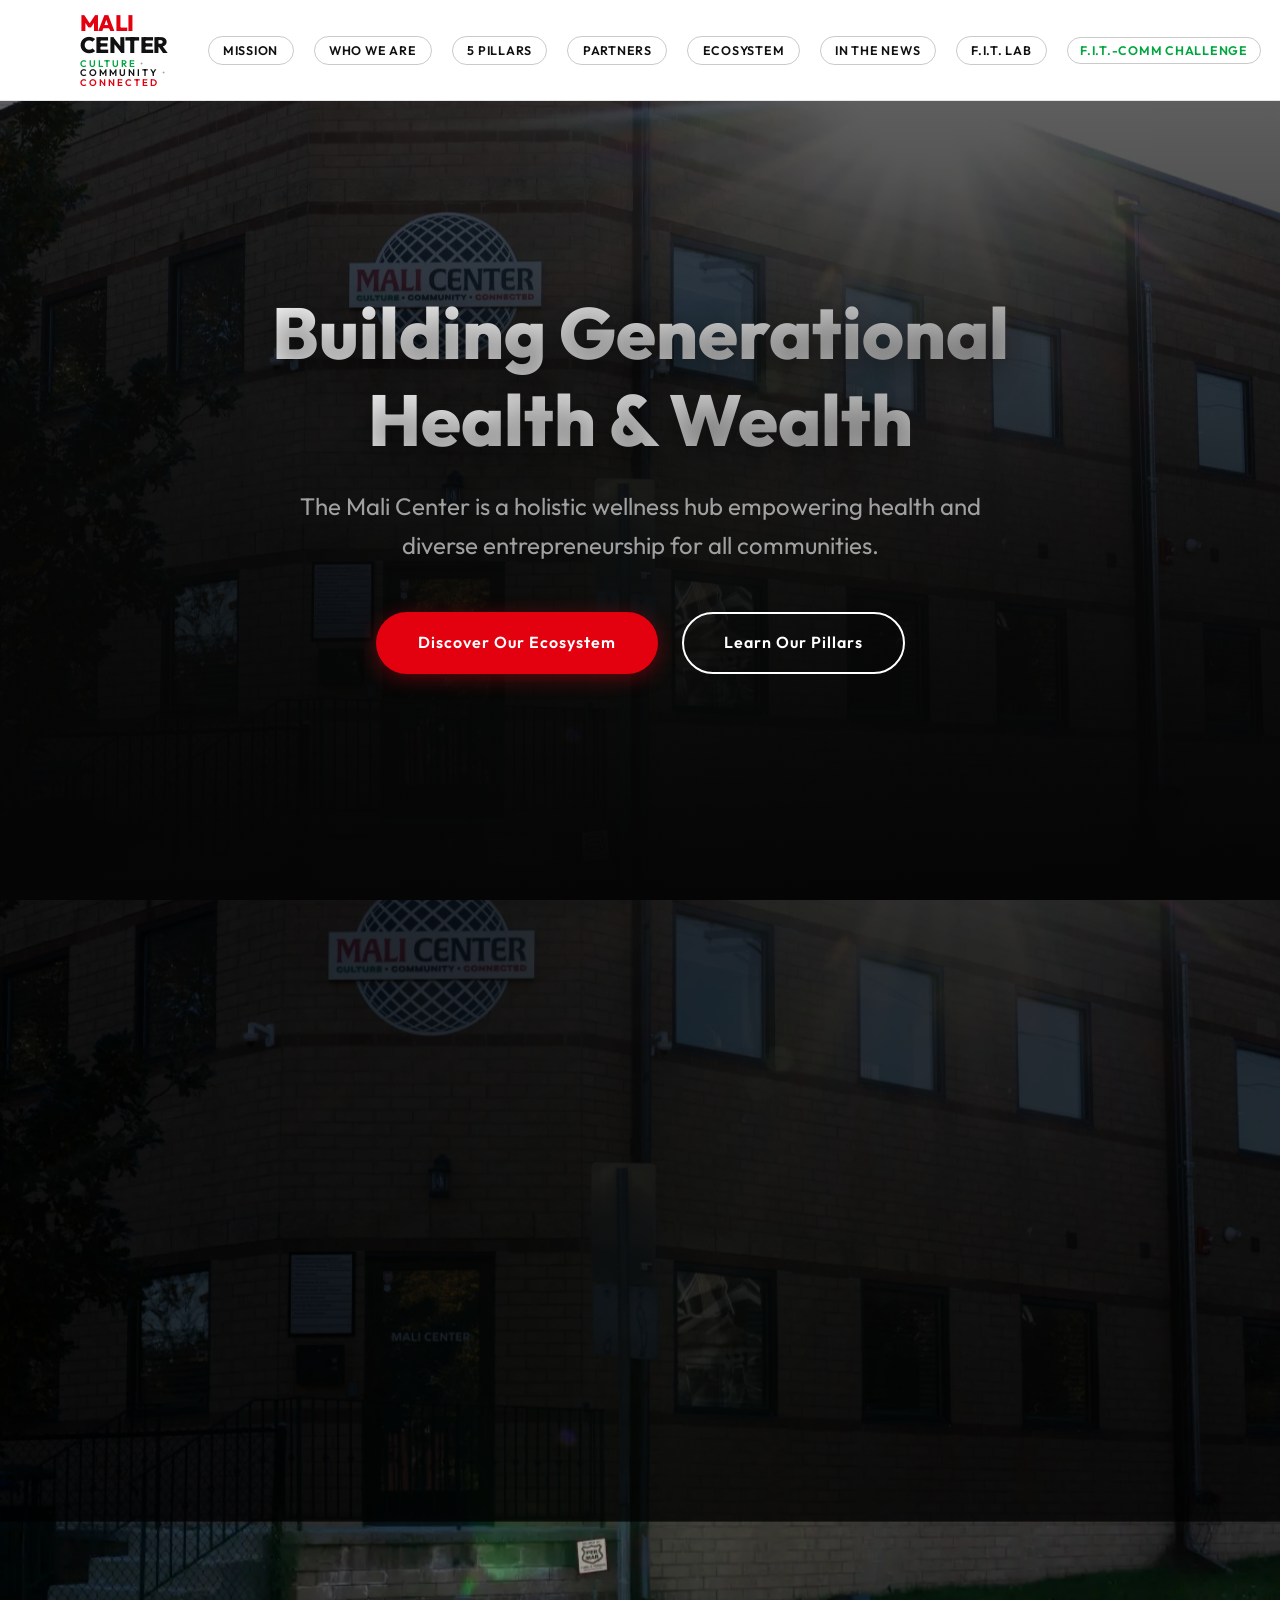
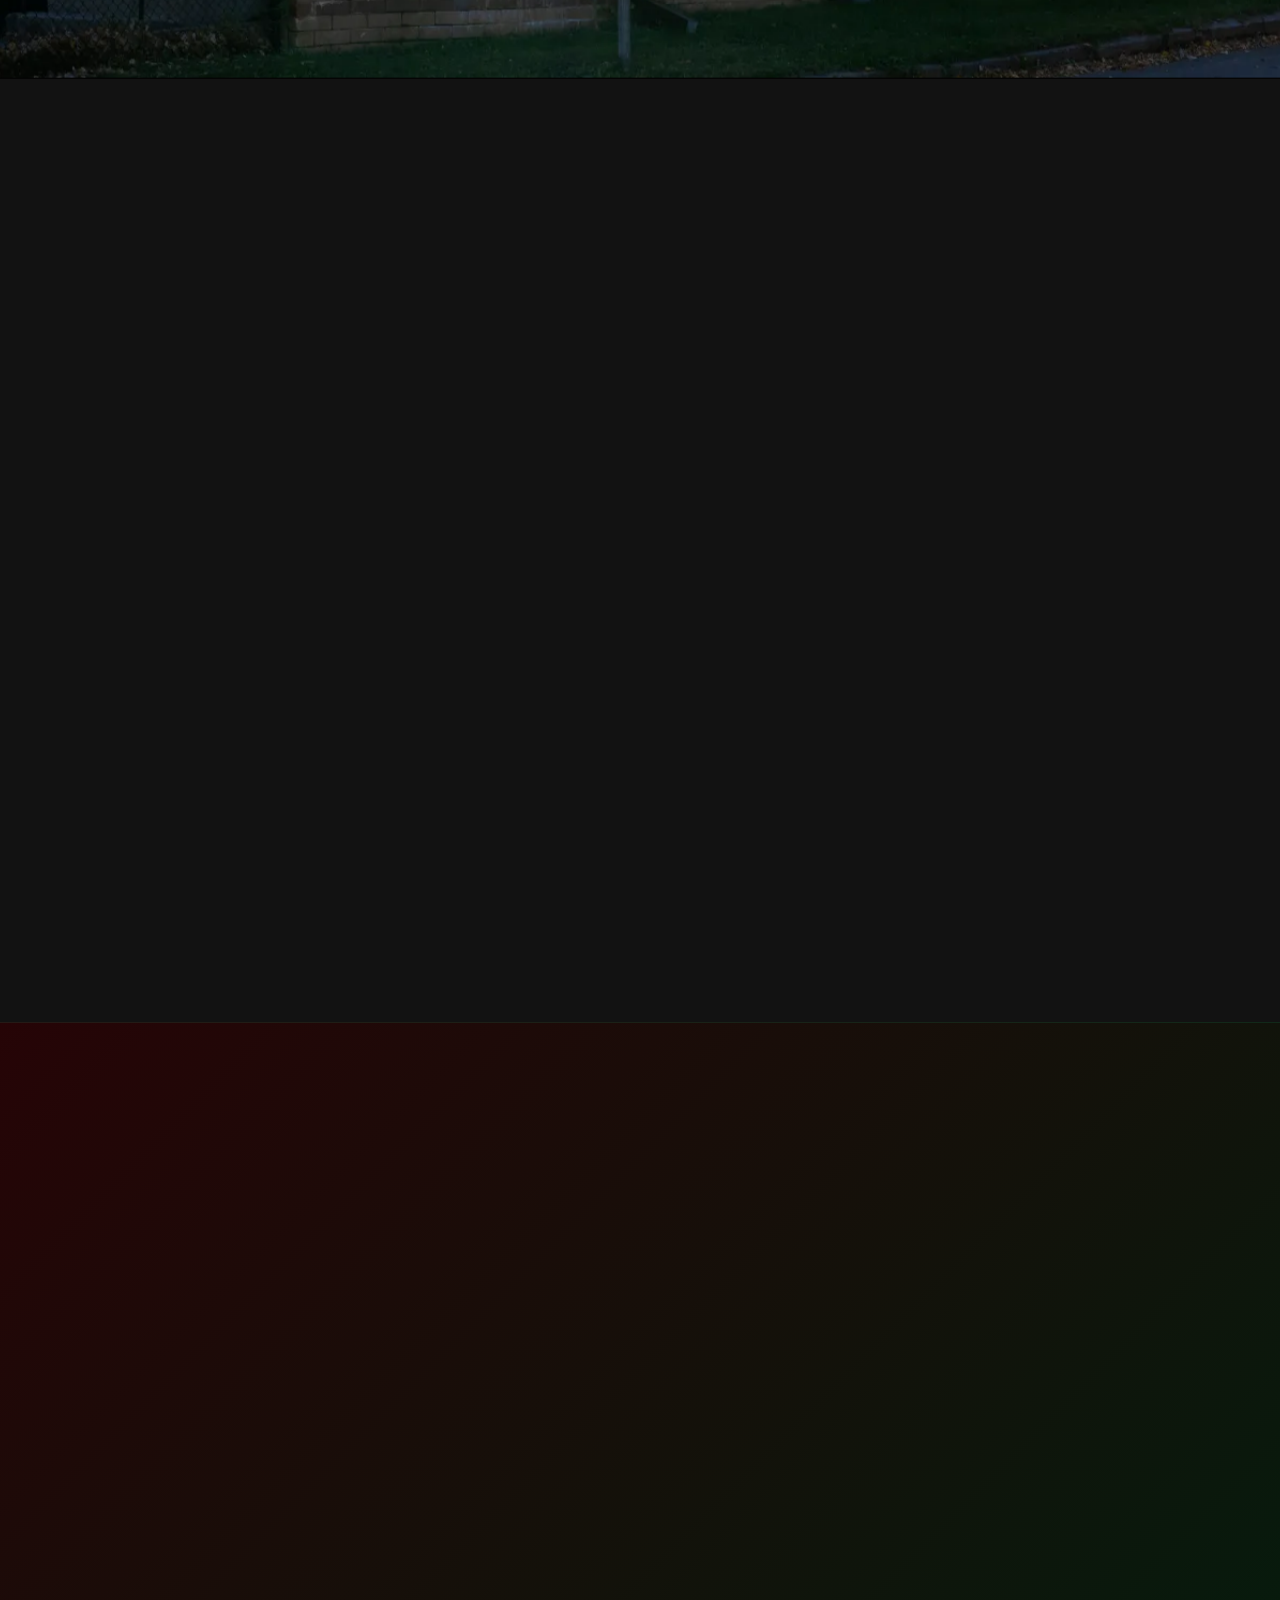
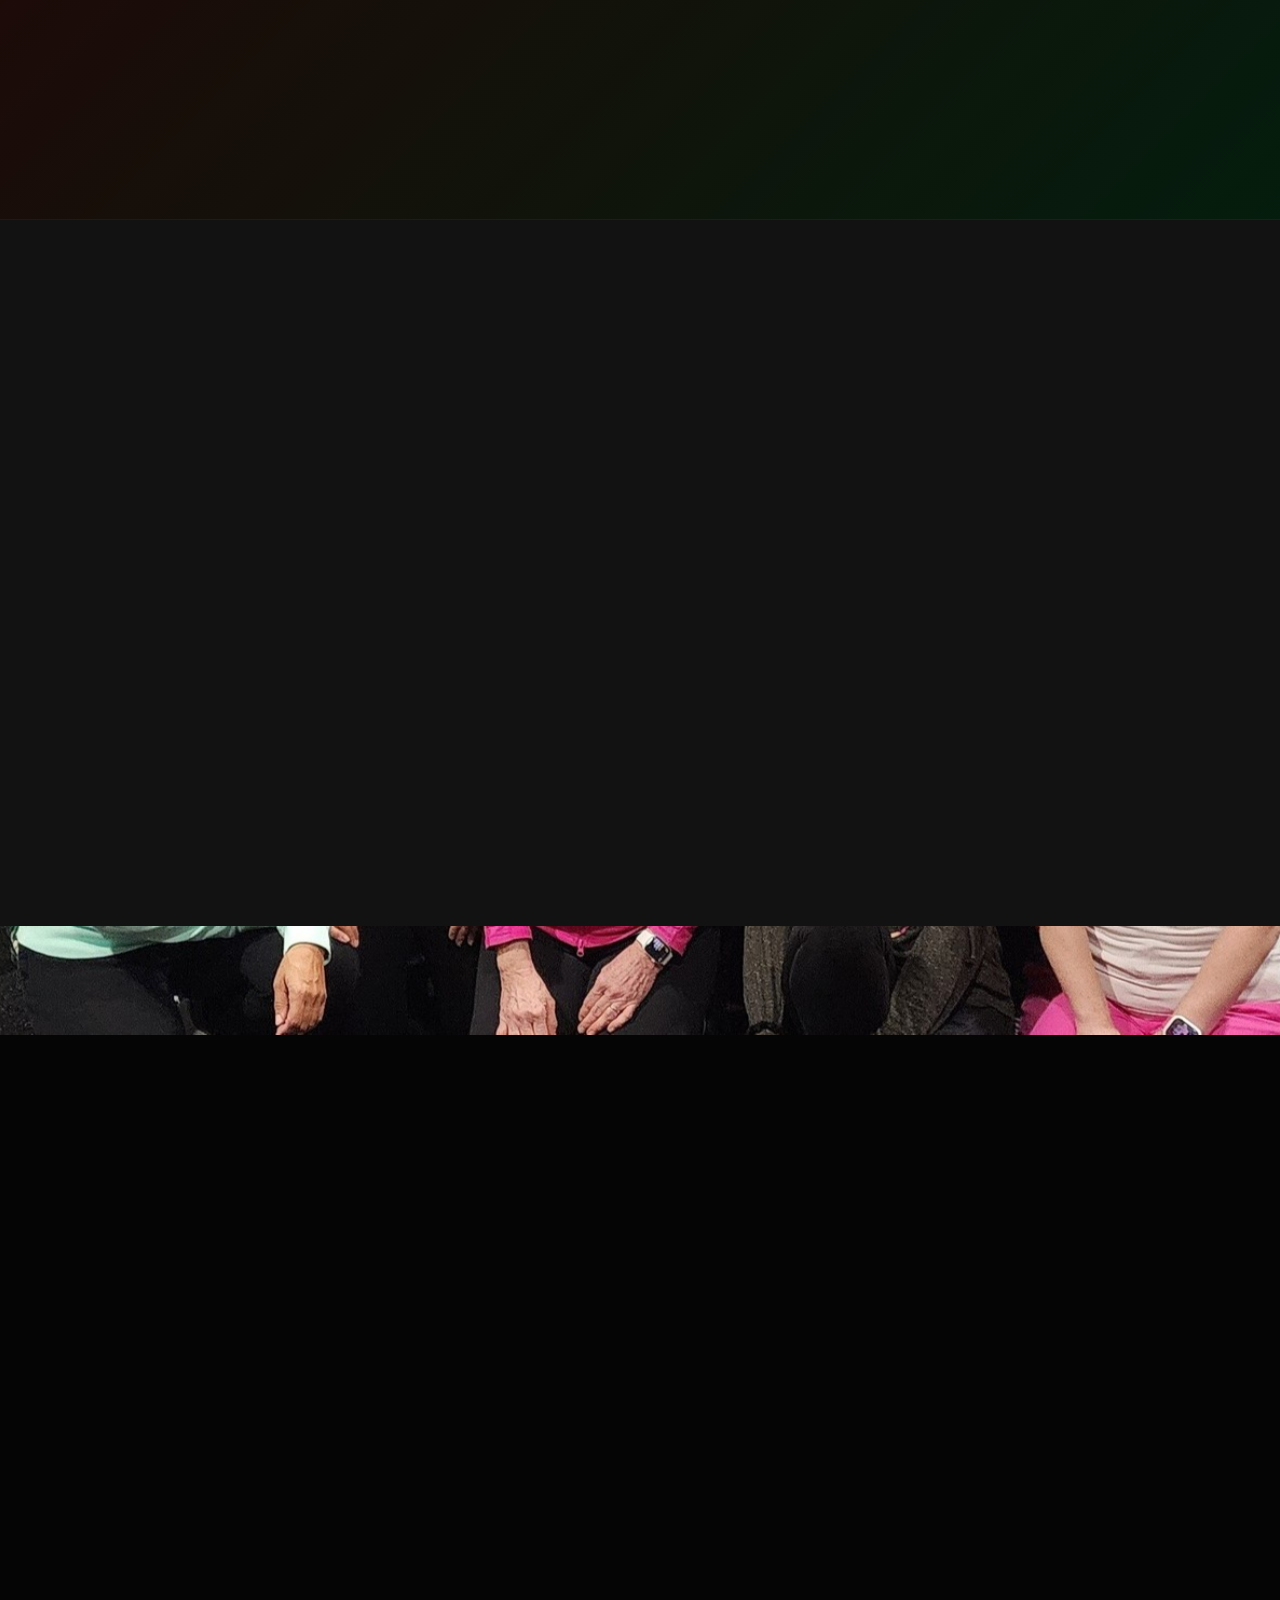
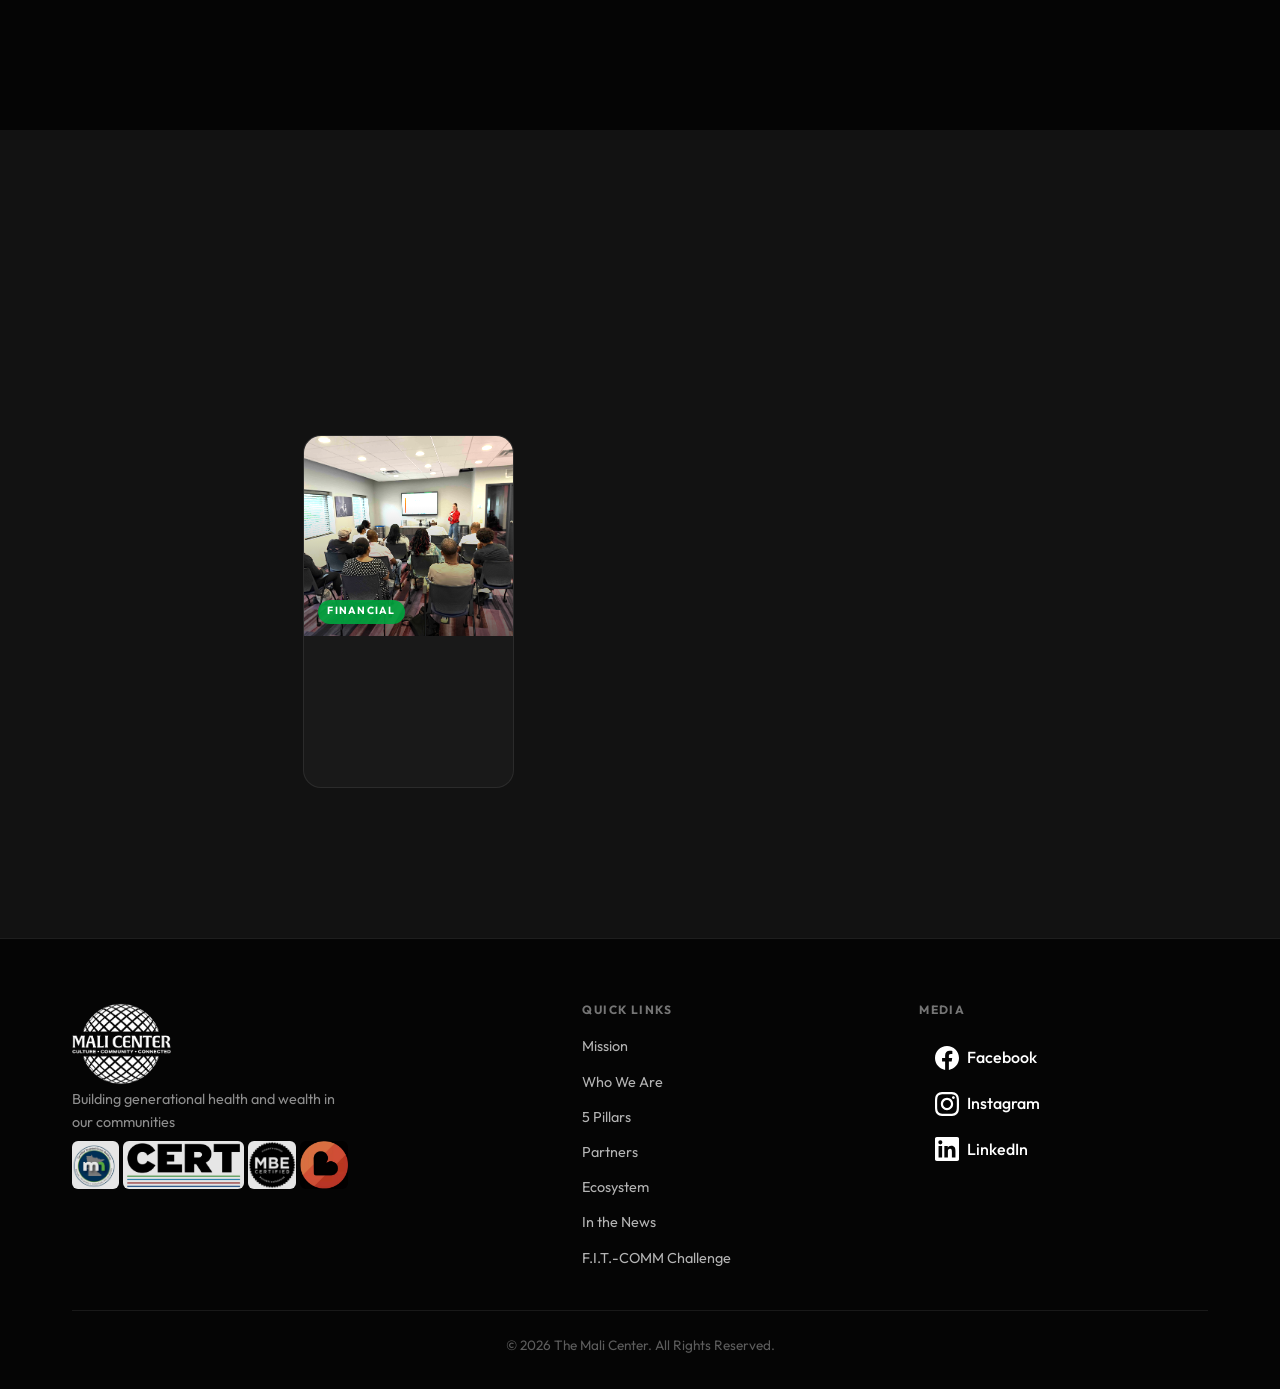
==== commit 6575280c: "footer image size changes" ====
--- a/index.html
+++ b/index.html
@@ -328,7 +328,7 @@
                 <!-- Logo -->
                 <div class="footer-brand">
                     <a href="#mission">
-                        <img src="assets/images/MC Logo Files/PNG Files/MALI CENTER LOGO-03.png" alt="The Mali Center" class="logo-img footer-logo-img">
+                        <img src="assets/images/MALI CENTER LOGO-03.png" alt="The Mali Center" class="logo-img footer-logo-img">
                     </a>
                     <p class="footer-tagline">Building generational health and wealth in our communities</p>
                     <div class="footer-cert-badges">
--- a/style.css
+++ b/style.css
@@ -177,6 +177,10 @@
     line-height: 1;
     font-size: 0.6rem;
     letter-spacing: 0.1em;
+}
+
+.logo {
+    padding-right: 2.5rem;
 }
 
 .nav-links {
@@ -2198,7 +2202,7 @@
     height: 82px;
     width: auto;
     display: block;
-    margin-bottom: 0.75rem;
+    margin-bottom: 0.2rem;
 }
 
 .footer-logo {
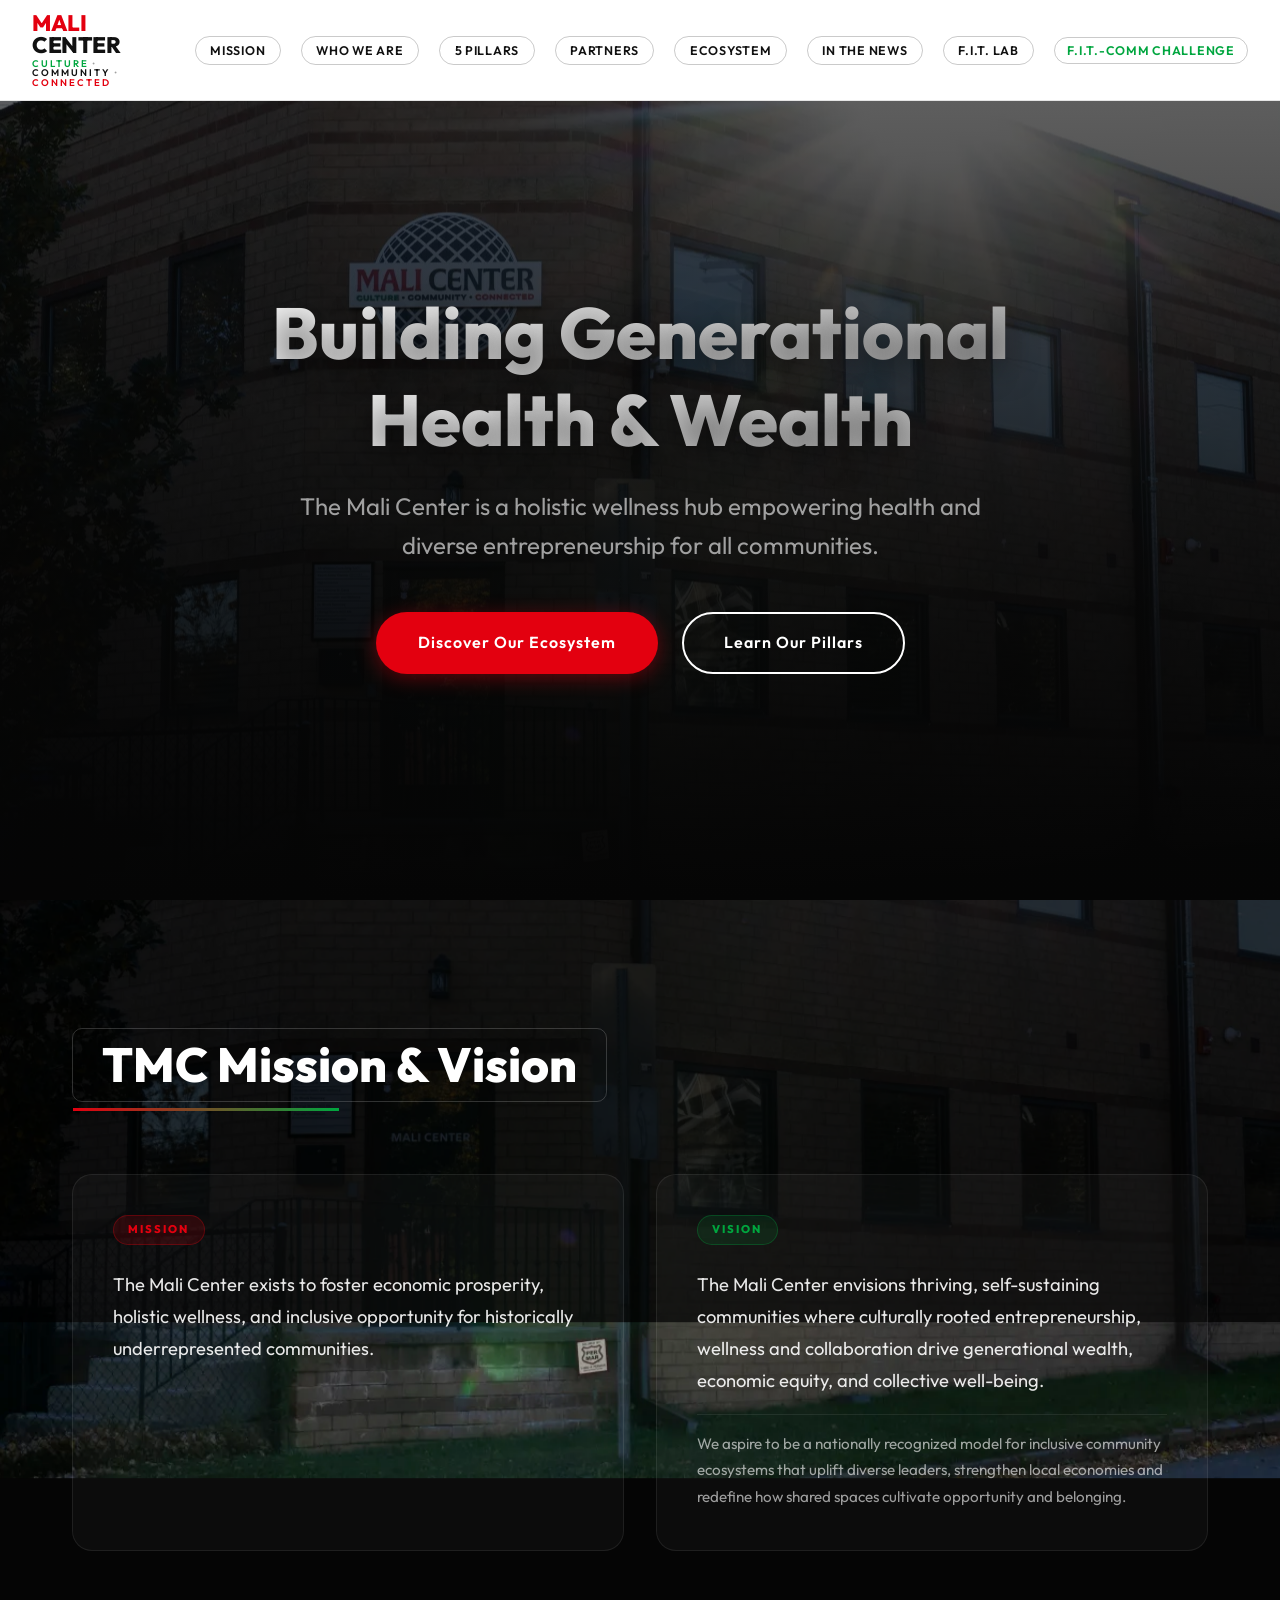
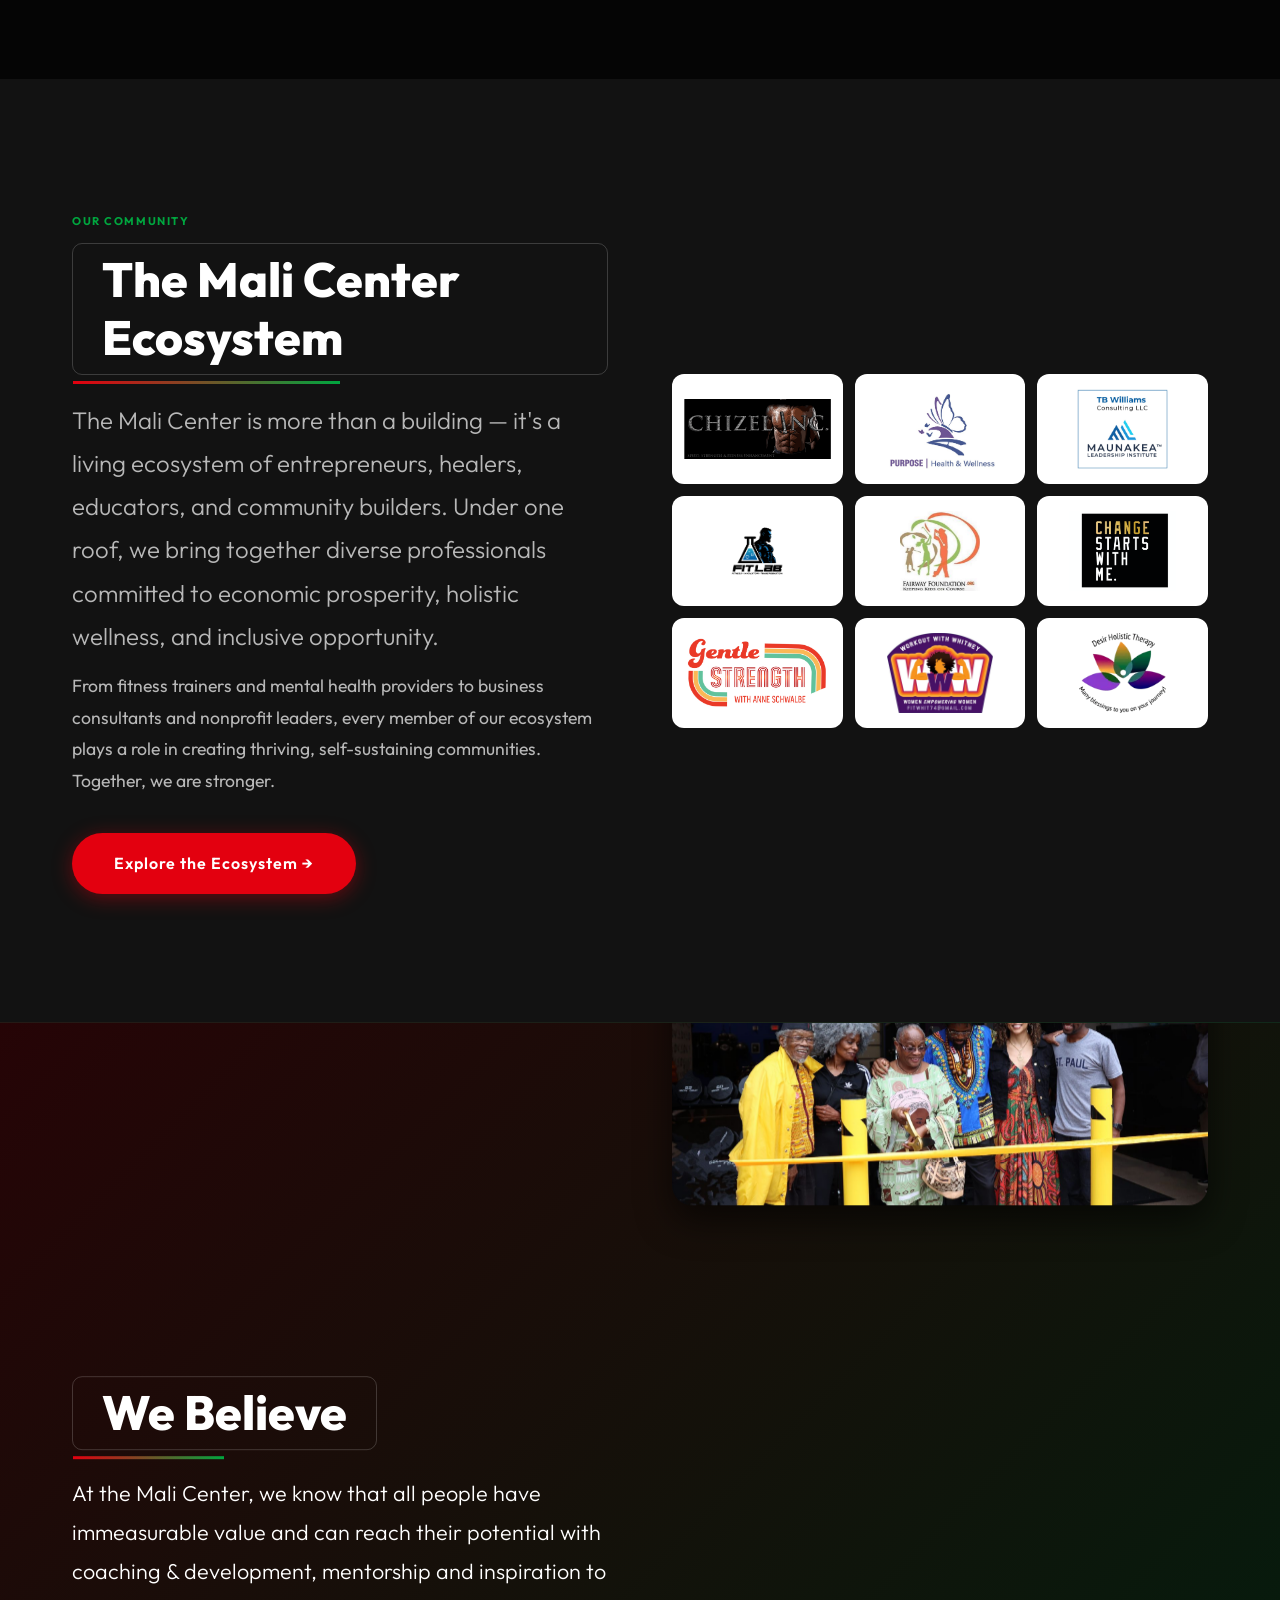
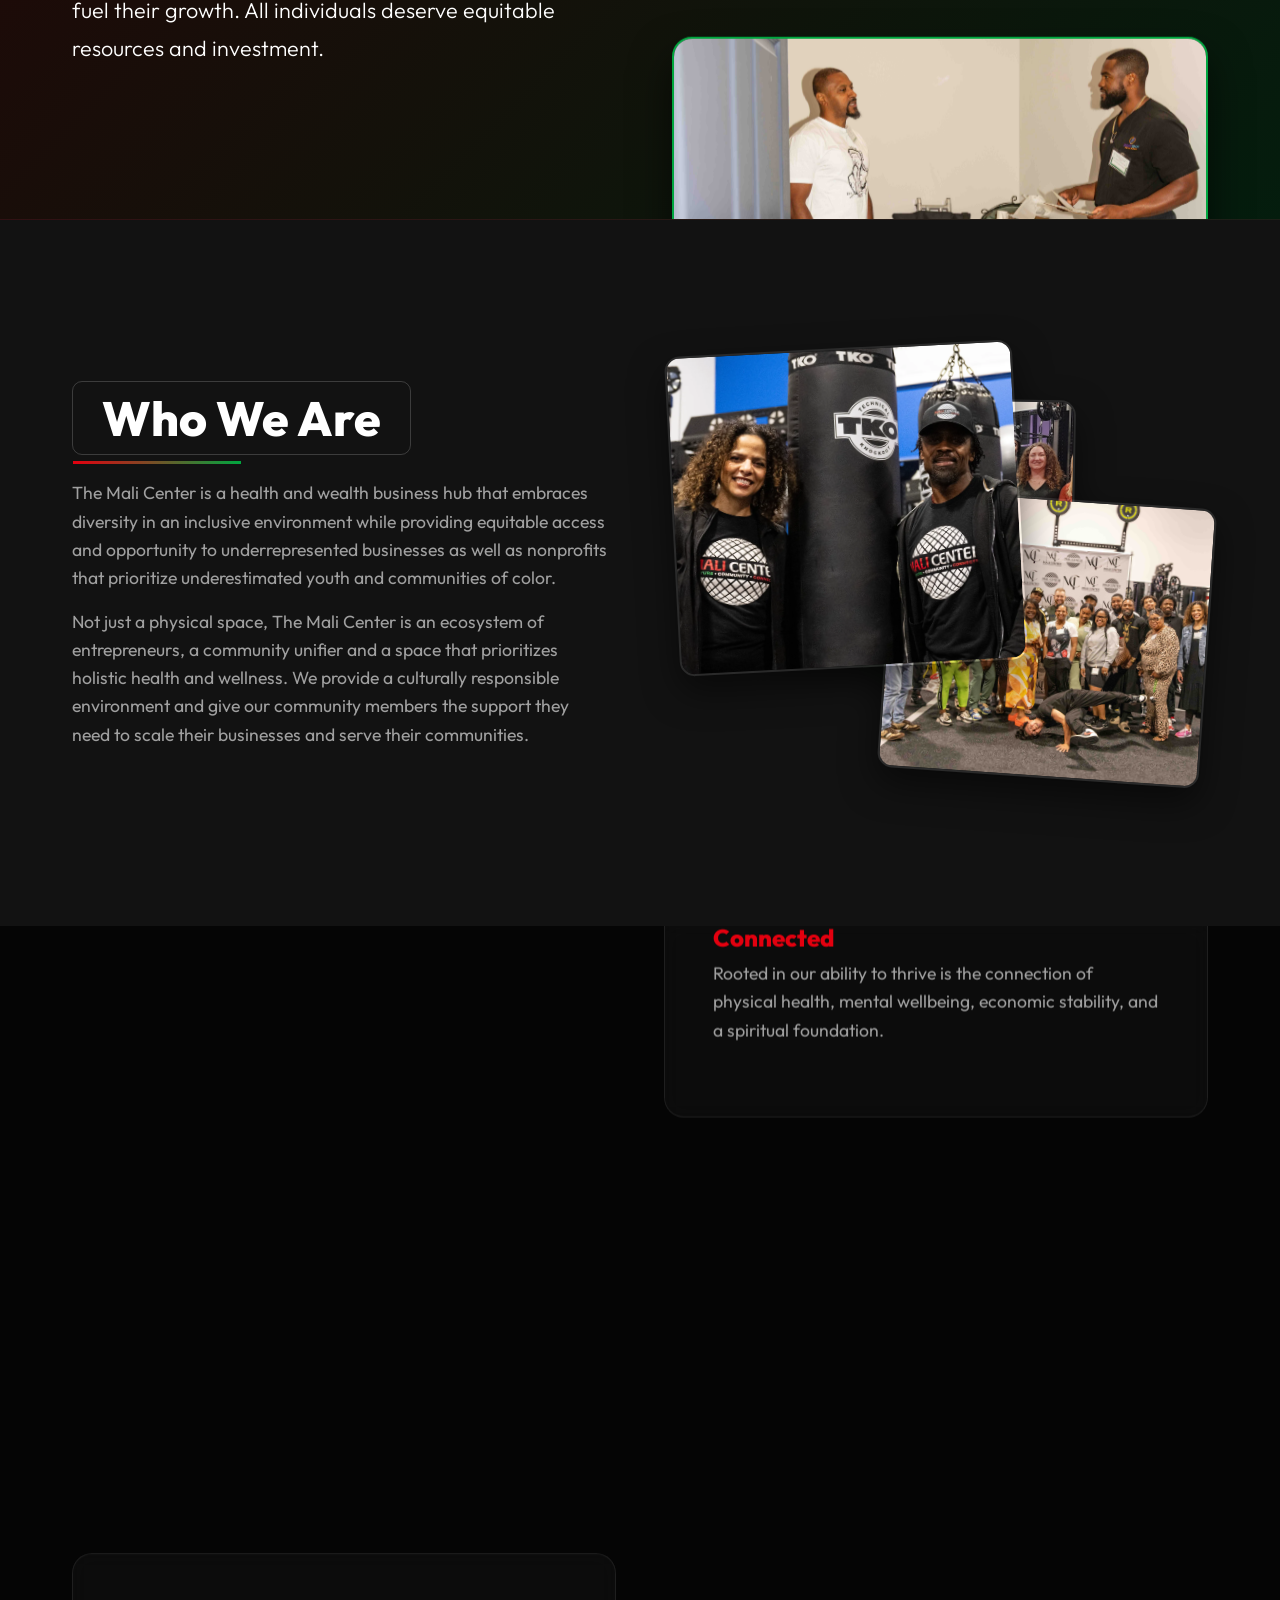
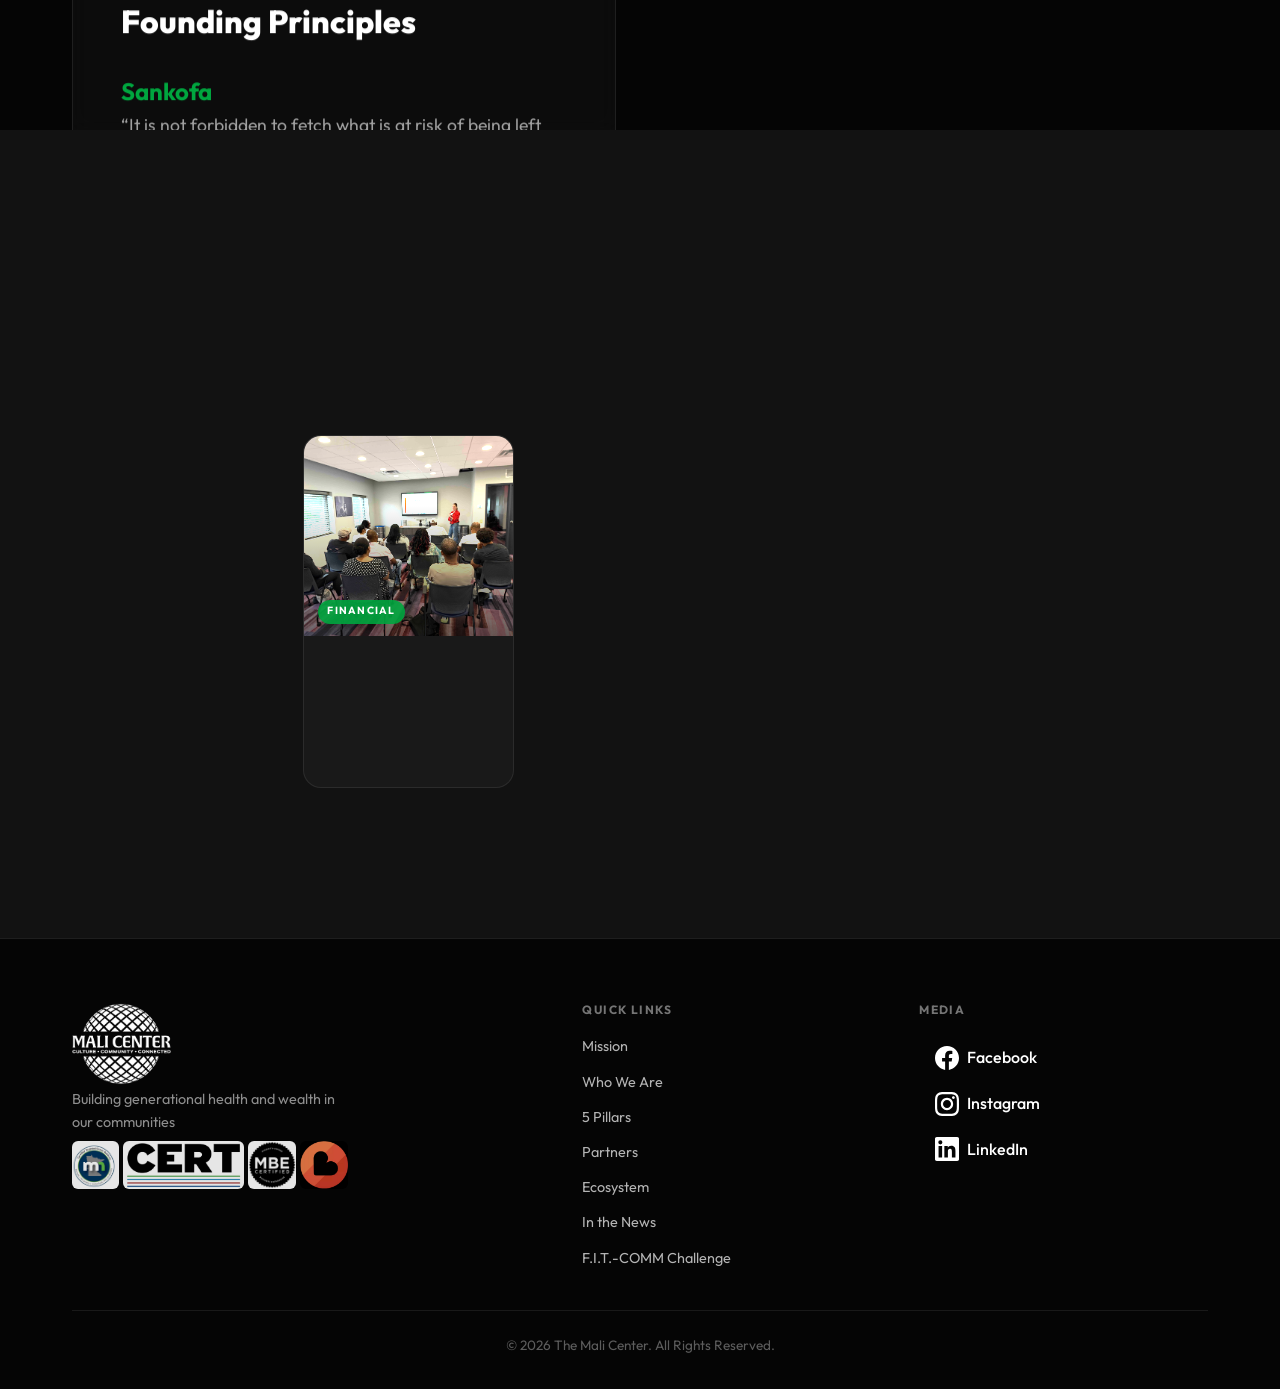
==== commit 96a44753: "removing logo in nav bar" ====
--- a/index.html
+++ b/index.html
@@ -24,7 +24,6 @@
         <div class="nav-container">
             <div class="logo">
                 <a href="#mission" class="logo-lockup">
-                    <img src="assets/images/MC Logo Files/PNG Files/MALI CENTER LOGO-03.png" alt="" class="logo-img" aria-hidden="true">
                     <div>
                         <h1><span class="mali">MALI</span> <span class="center">CENTER</span></h1>
                         <p class="tagline"><span class="culture">CULTURE</span> &bull; <span class="community">COMMUNITY</span> &bull; <span class="connected">CONNECTED</span></p>
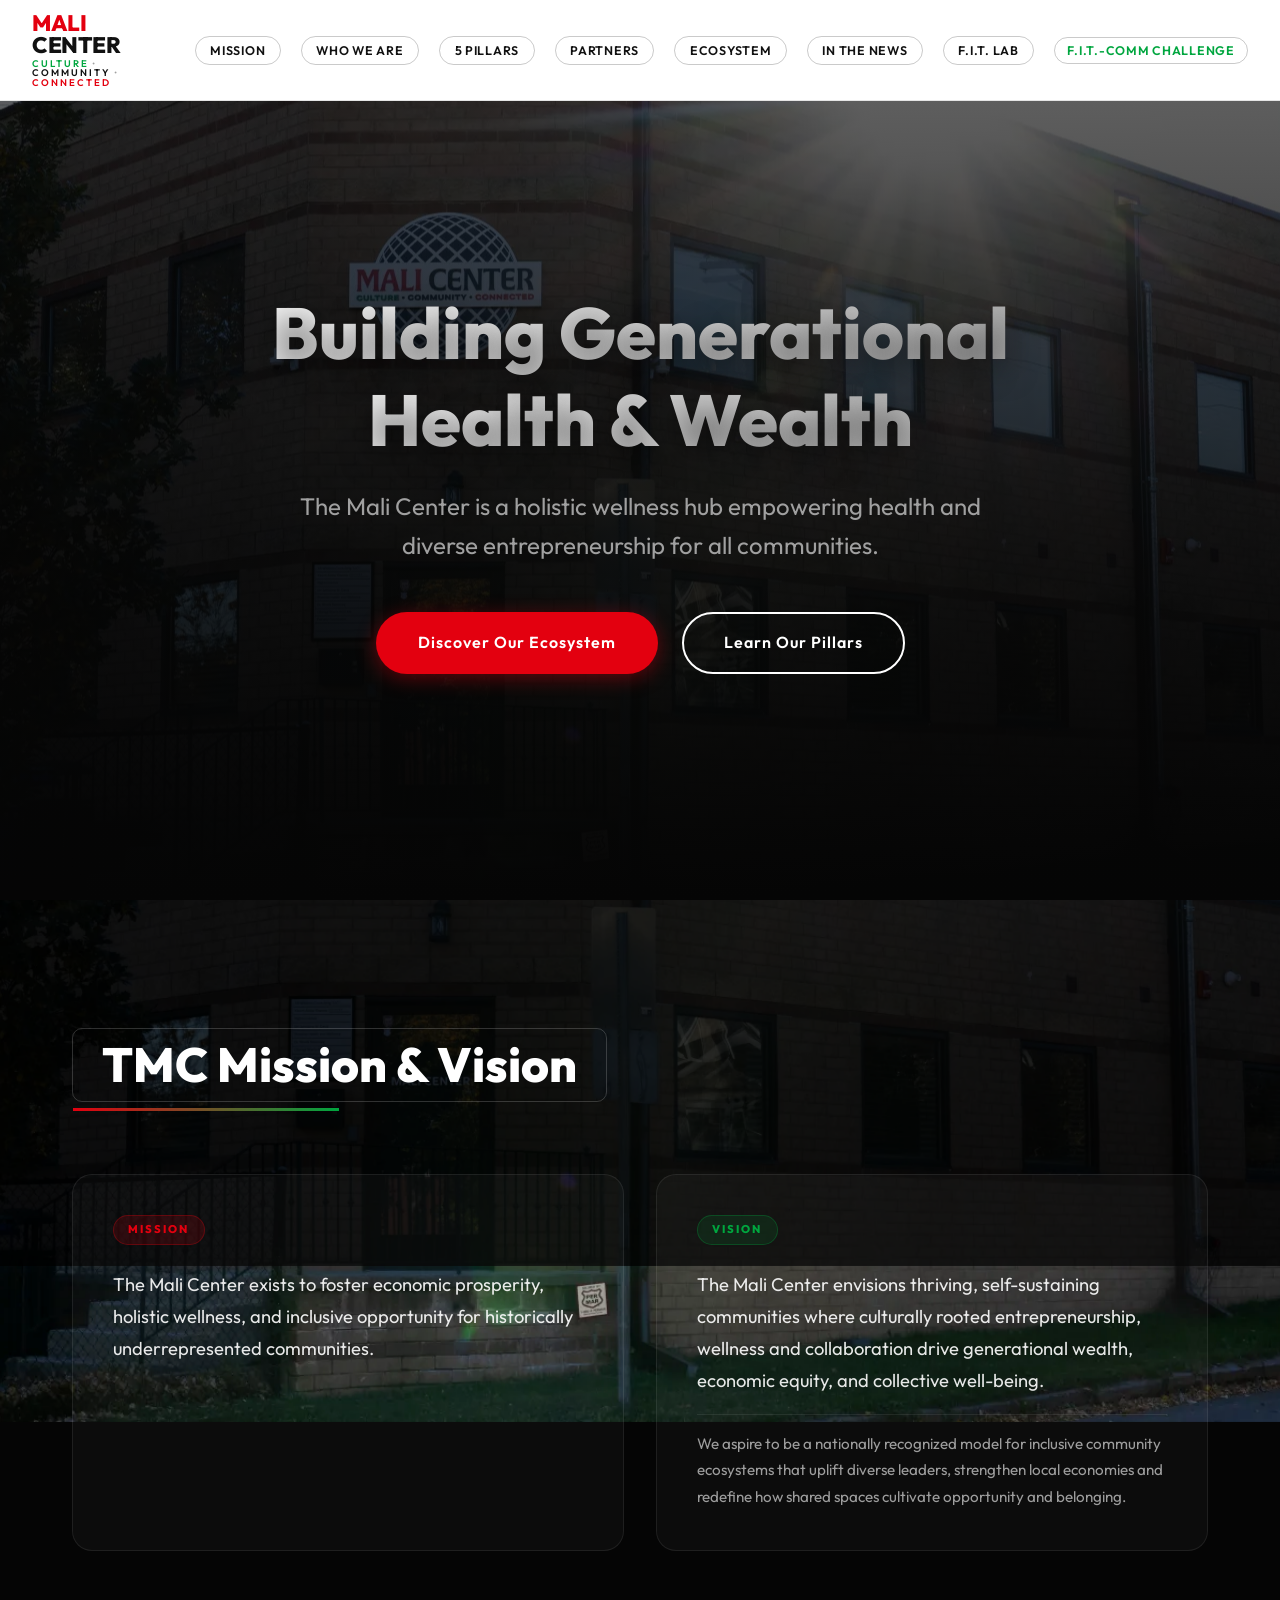
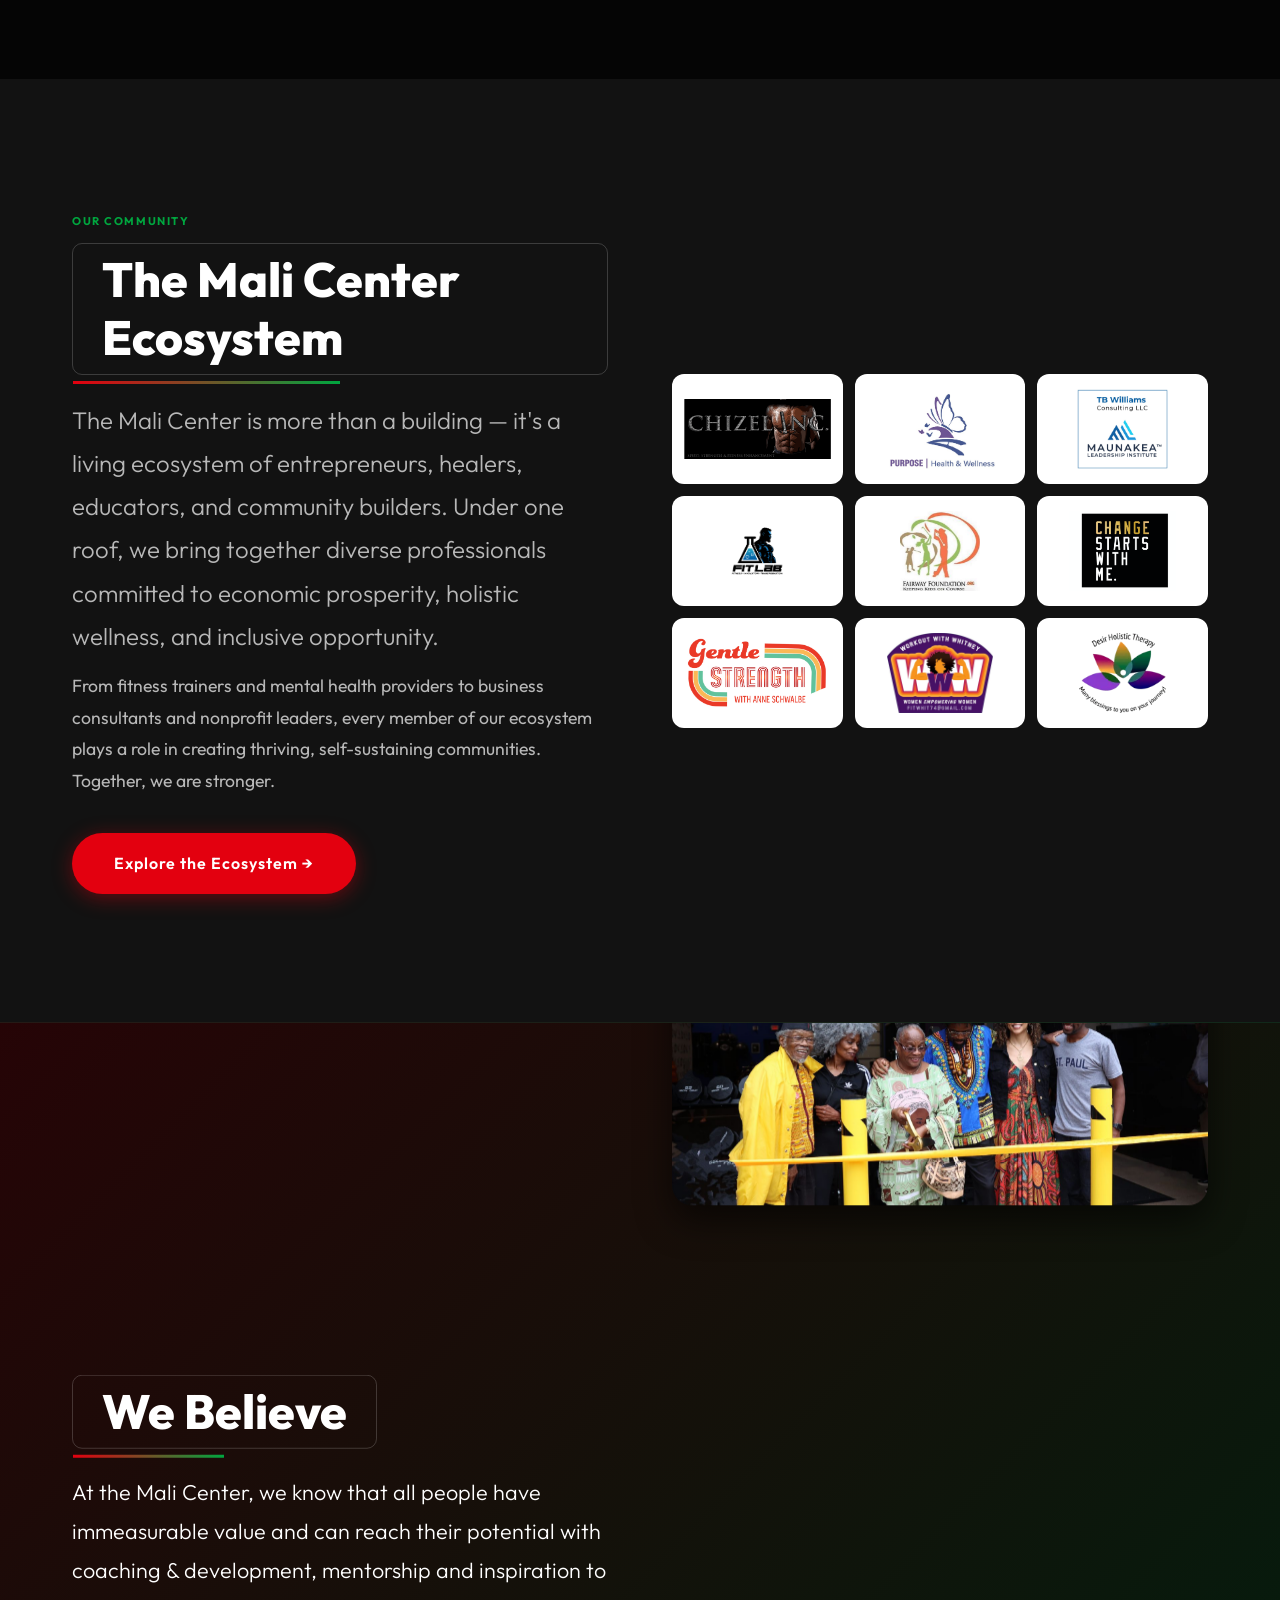
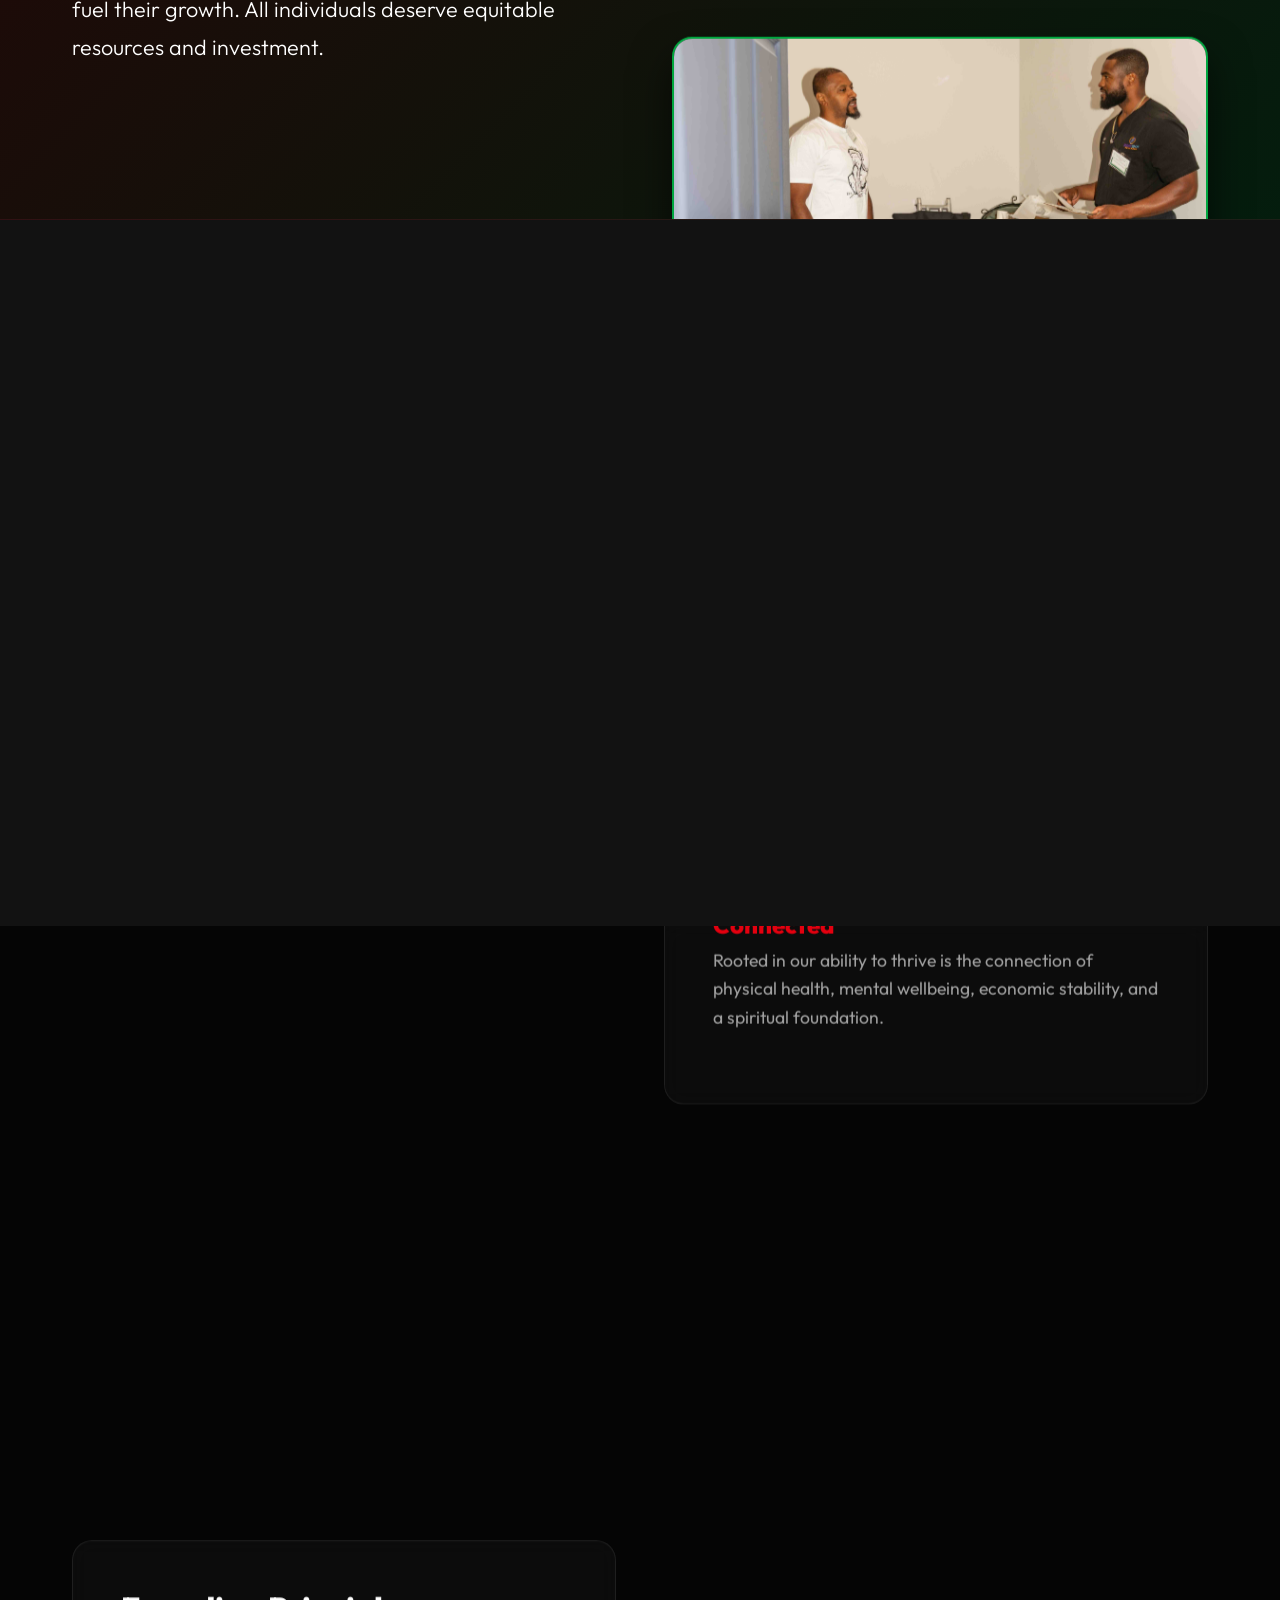
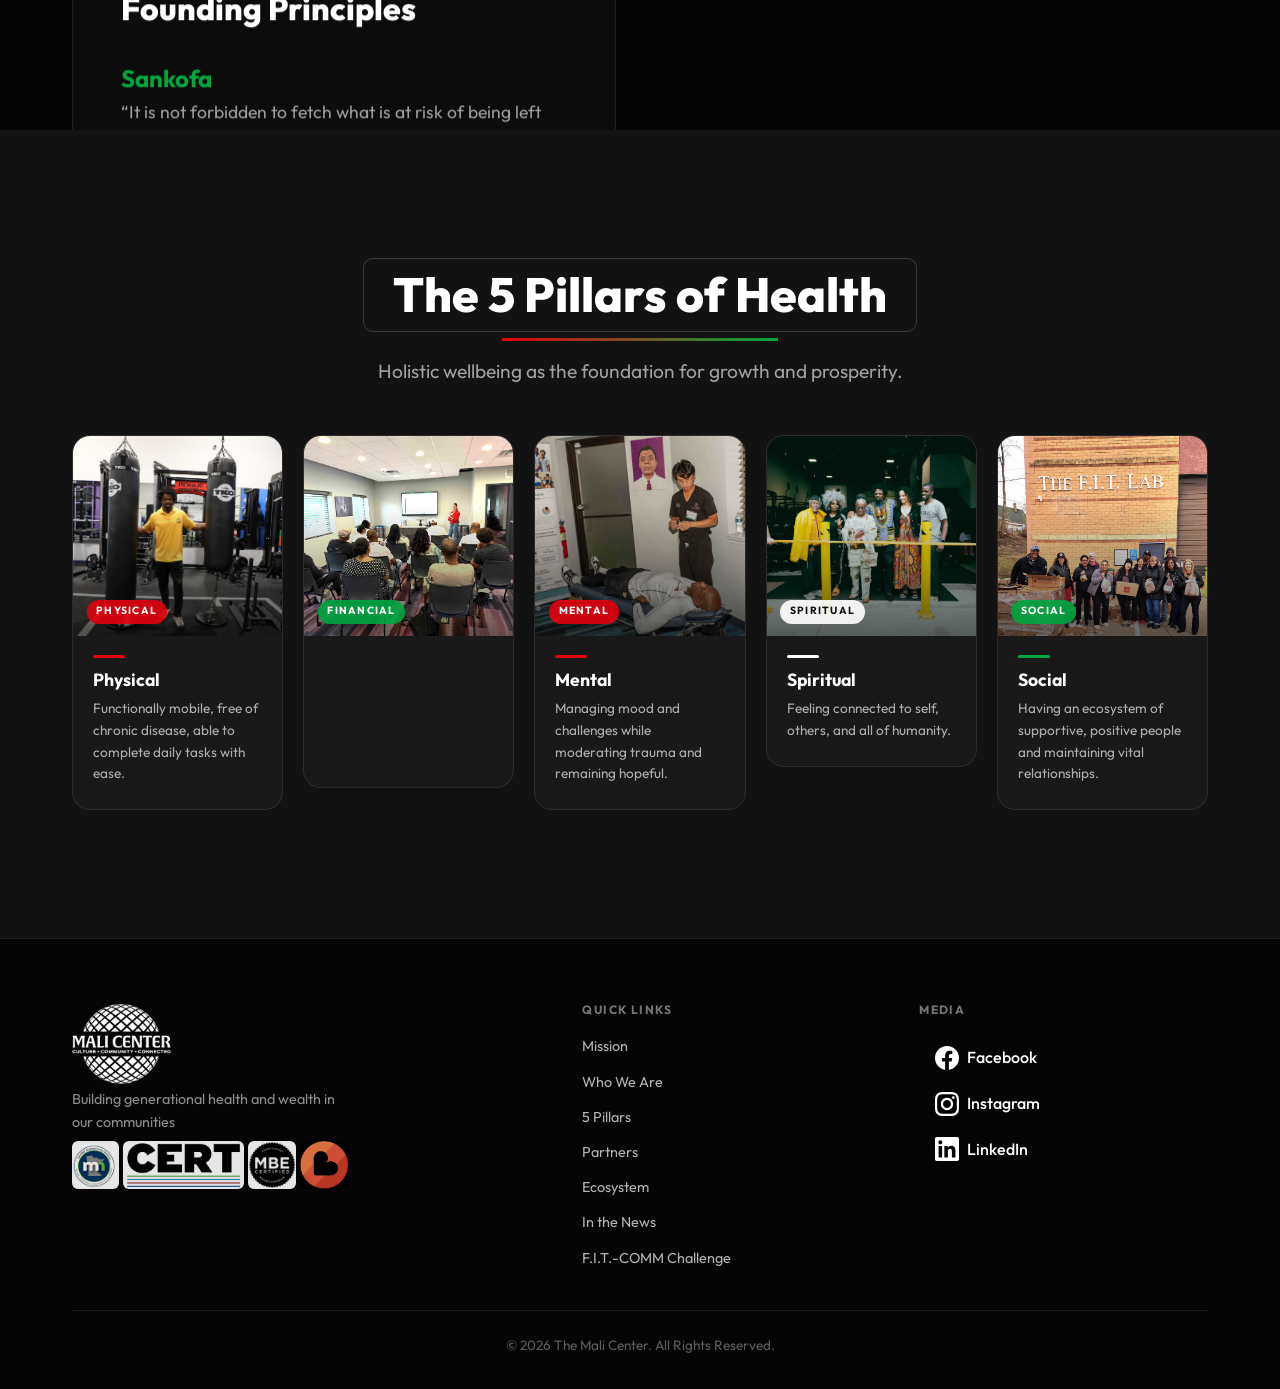
==== commit fc014736: "viudeo change" ====
--- a/index.html
+++ b/index.html
@@ -57,7 +57,8 @@
             loop
             playsinline
             webkit-playsinline
-            preload="metadata"
+            x5-video-player-type="h5"
+            preload="auto"
             poster="assets/images/The Mali Center.jpeg"
             disablePictureInPicture>
             <source src="assets/images/The Mali Center - Recap (4k Youtube).mp4" type="video/mp4">
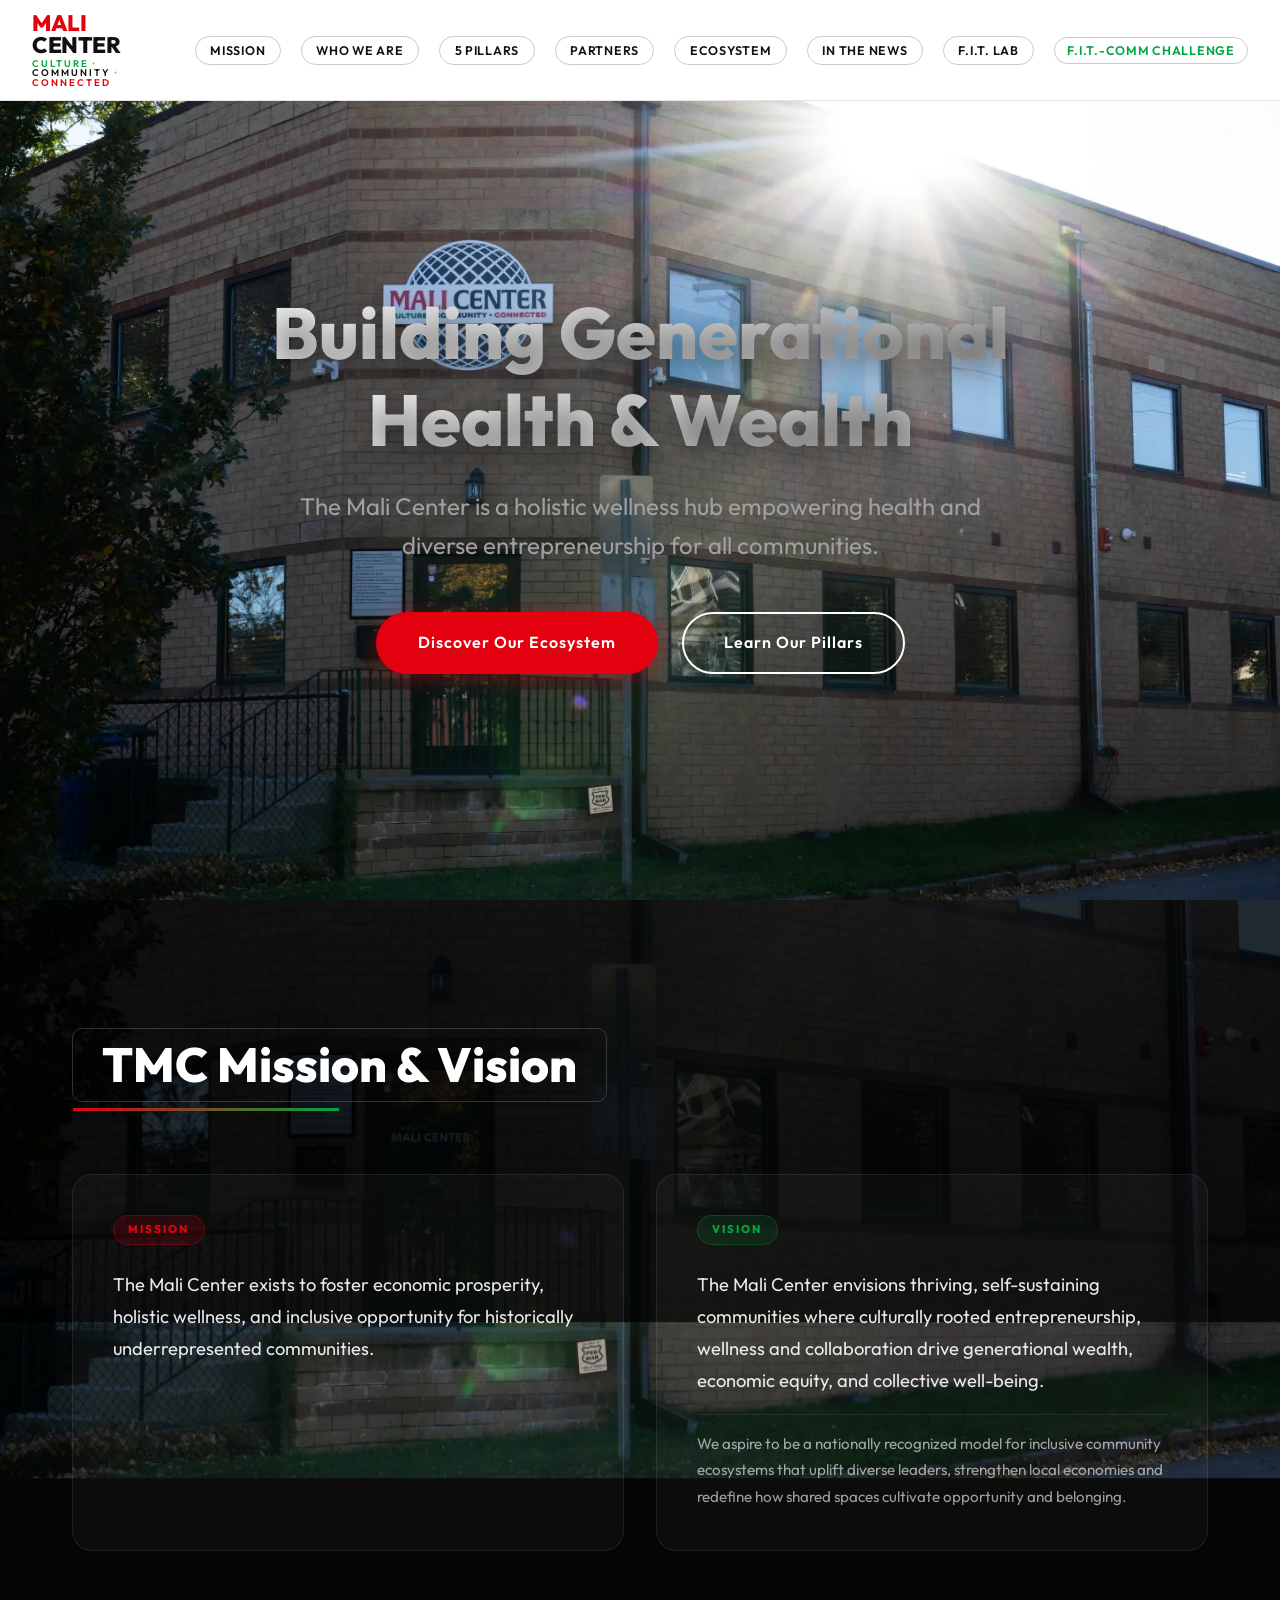
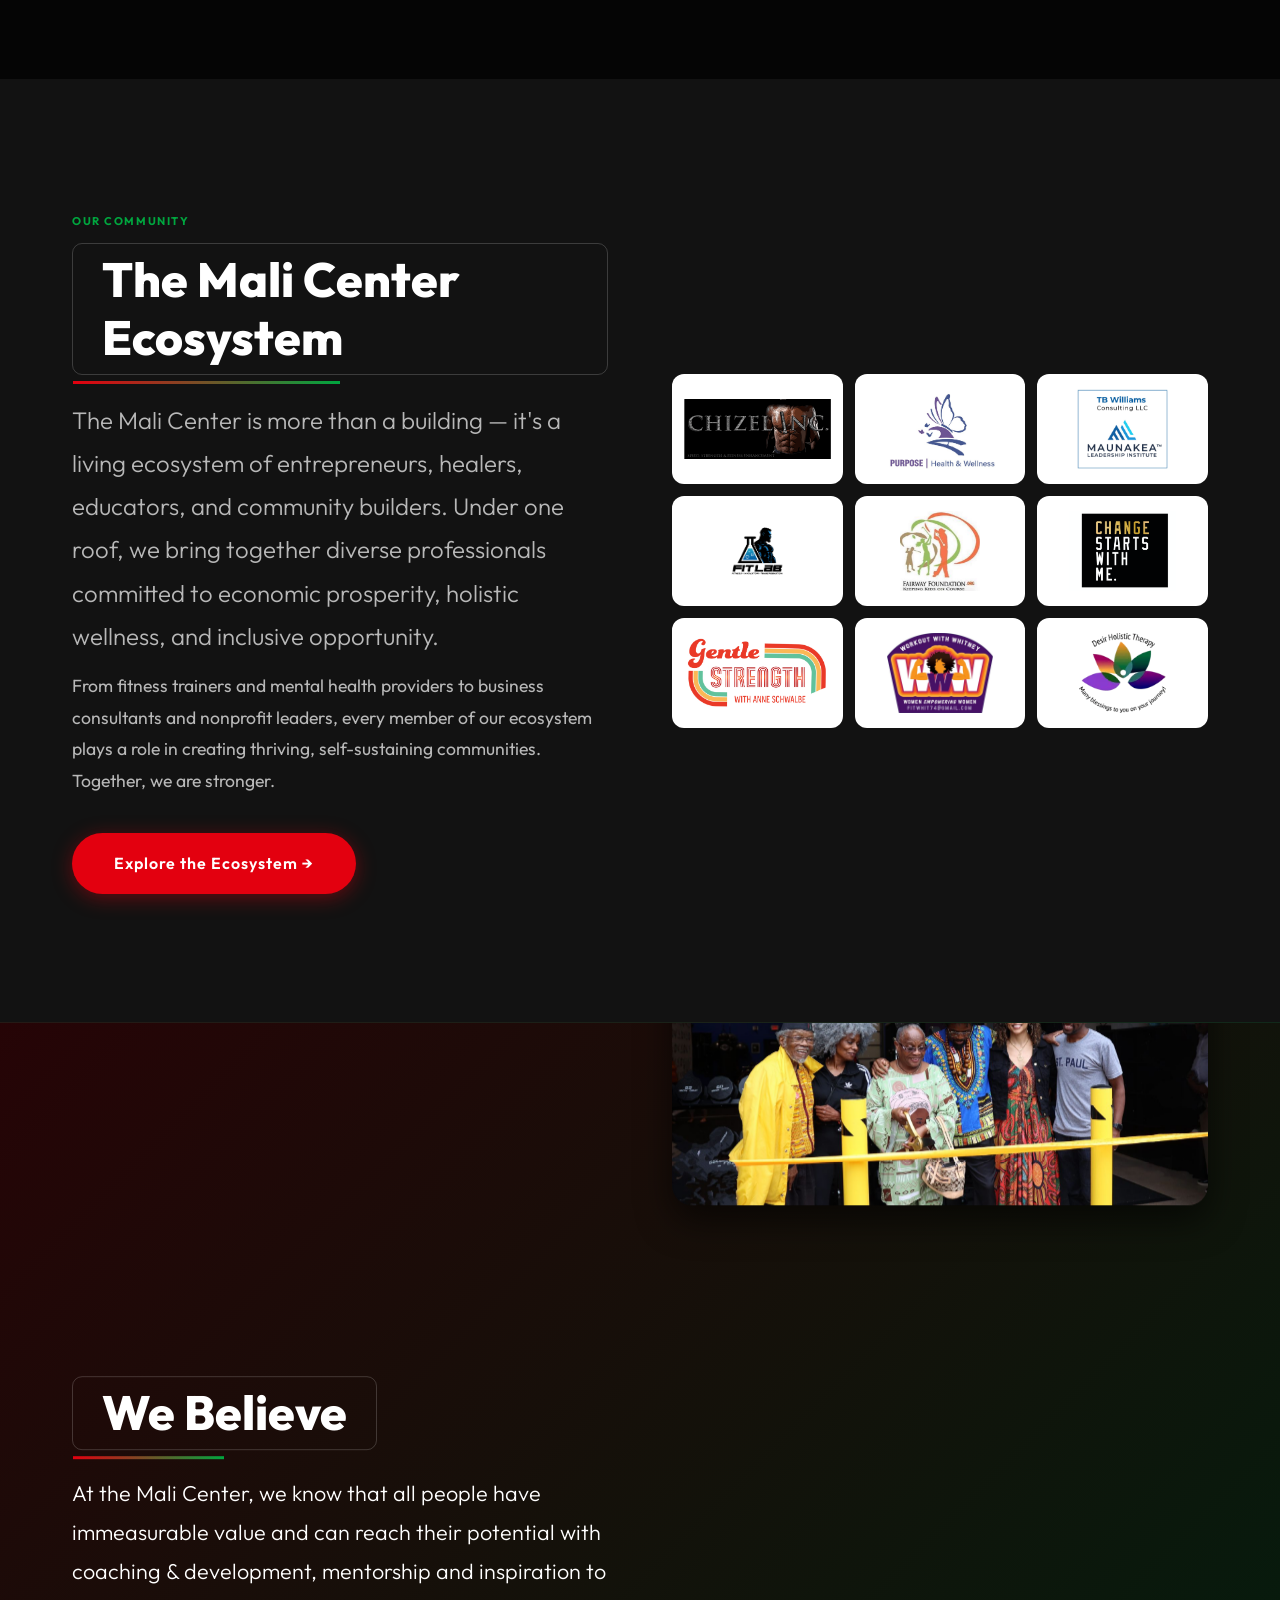
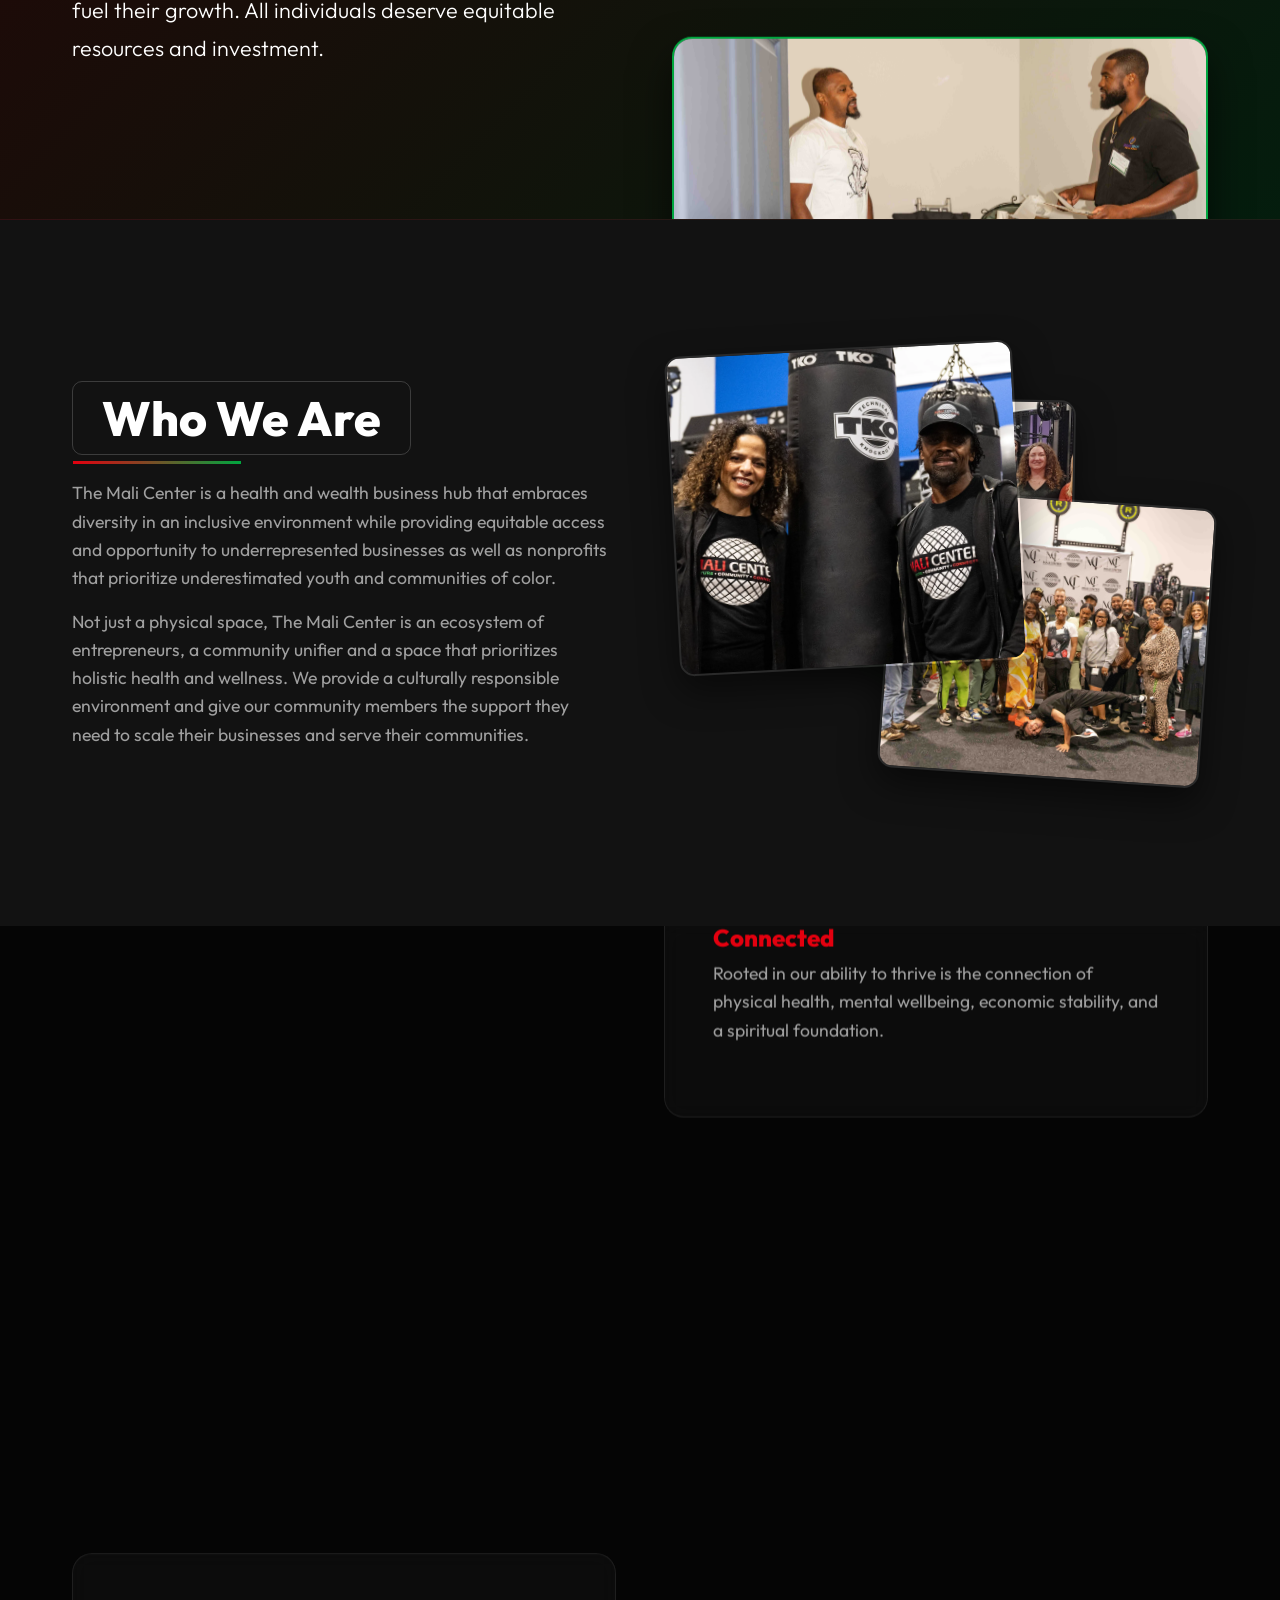
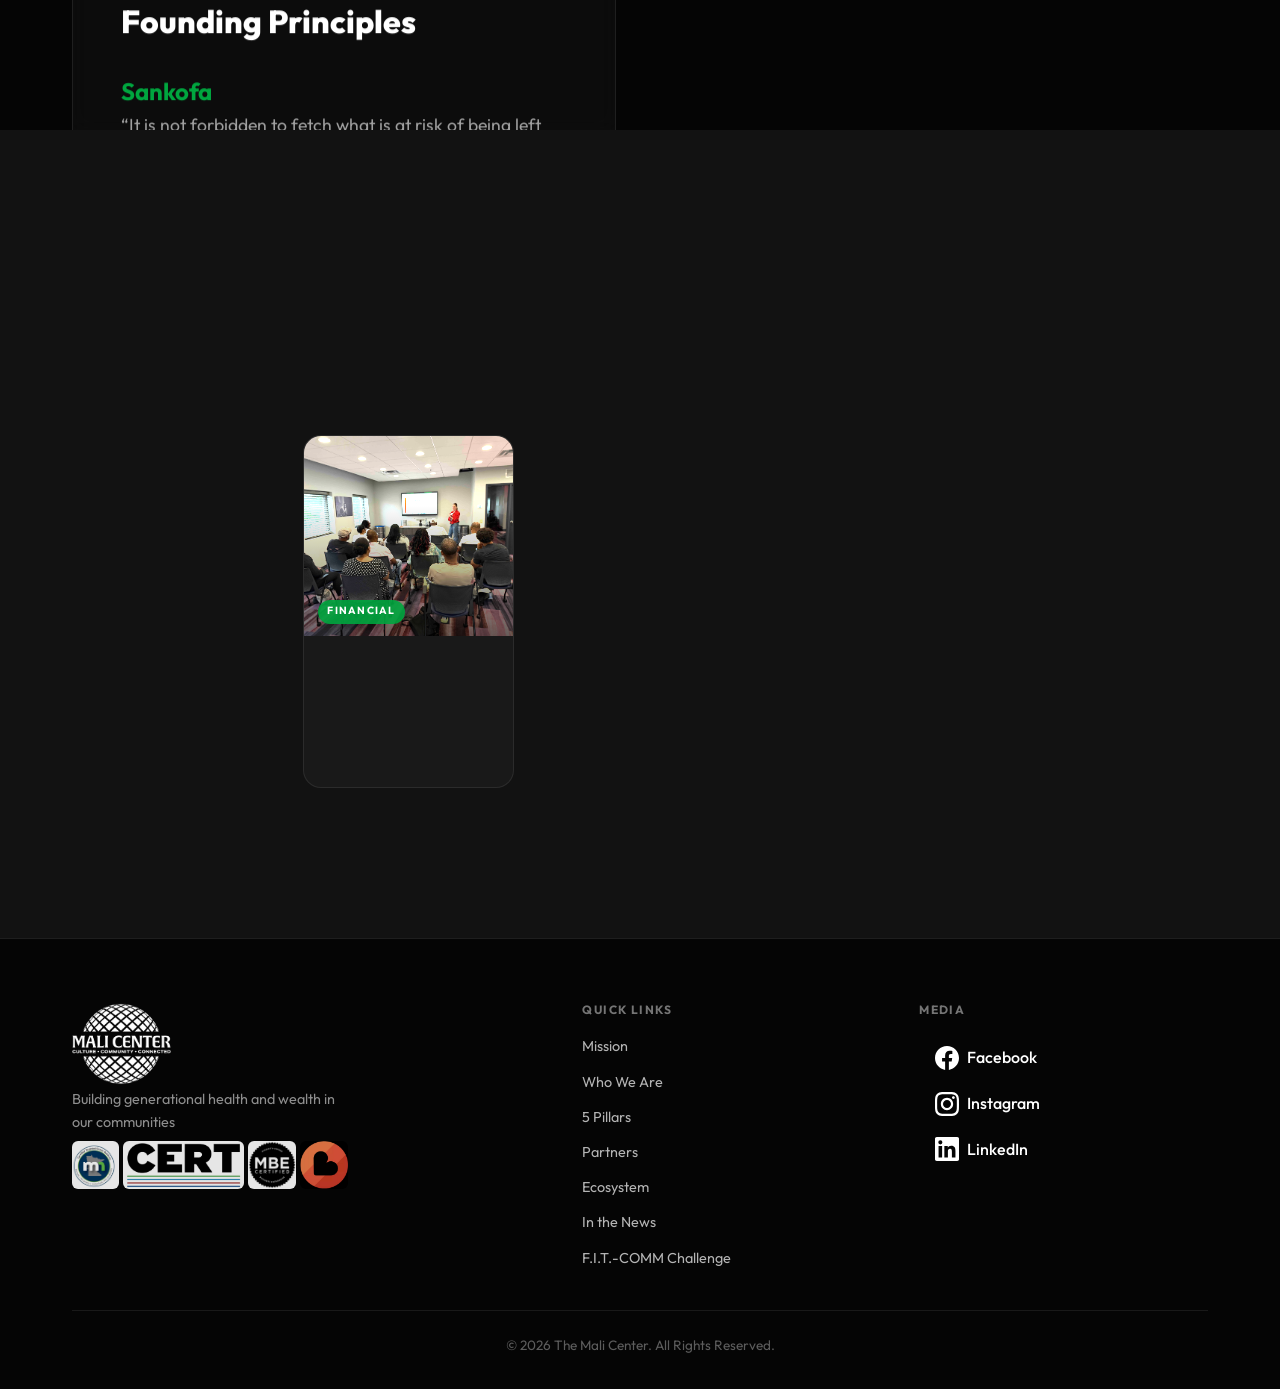
==== commit 8bbf0800: "PHONE FIX 2" ====
--- a/index.html
+++ b/index.html
@@ -49,7 +49,7 @@
     </nav>
 
     <!-- Hero Section -->
-    <header class="hero" id="mission">
+    <header class="hero" id="mission" style="background-image:url('assets/images/The Mali Center.jpeg');background-size:cover;background-position:center;">
         <video
             class="hero-video"
             autoplay
--- a/style.css
+++ b/style.css
@@ -245,6 +245,16 @@
         height: 100%;
         width: 100%;
     }
+}
+
+/* Suppress the native iOS play-button overlay so our poster shows cleanly */
+.hero-video::-webkit-media-controls,
+.hero-video::-webkit-media-controls-panel,
+.hero-video::-webkit-media-controls-start-playback-button,
+.hero-video::-webkit-media-controls-play-button {
+    display: none !important;
+    -webkit-appearance: none;
+    opacity: 0 !important;
 }
 
 .hero-overlay {
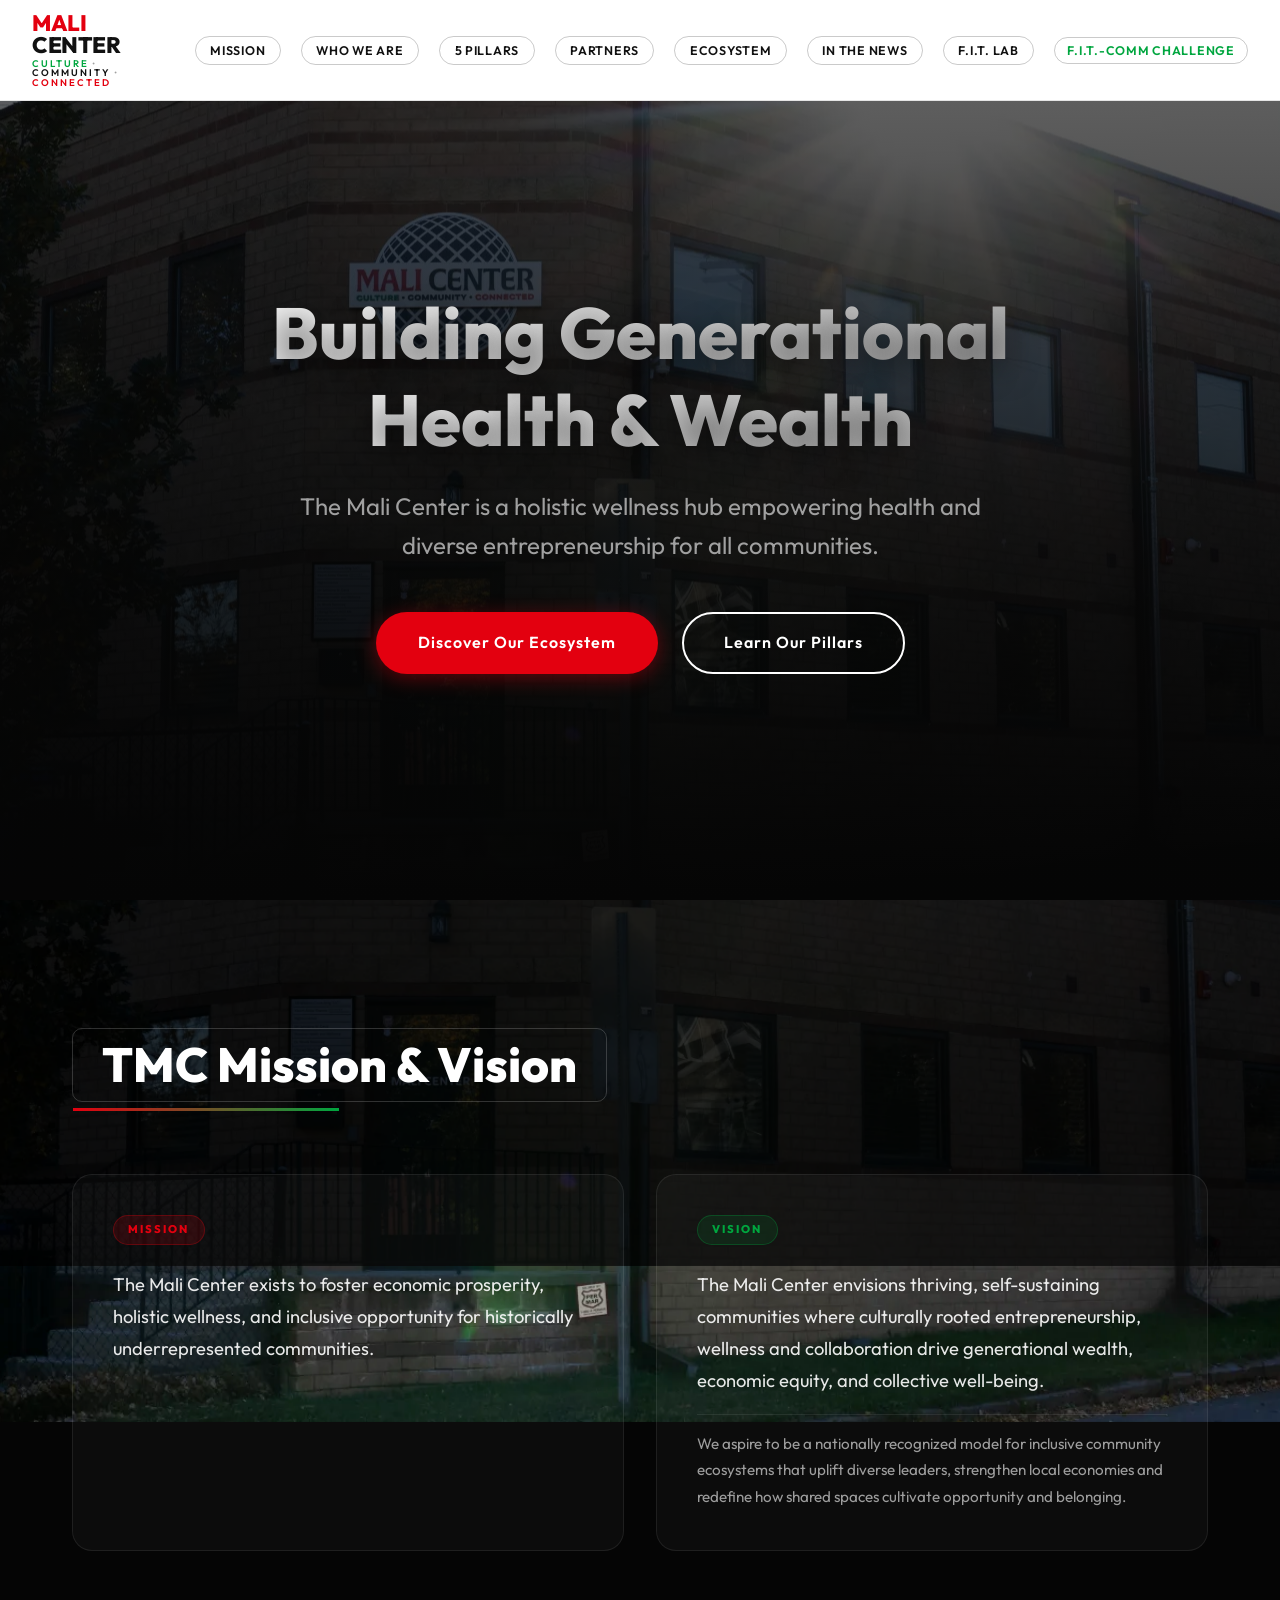
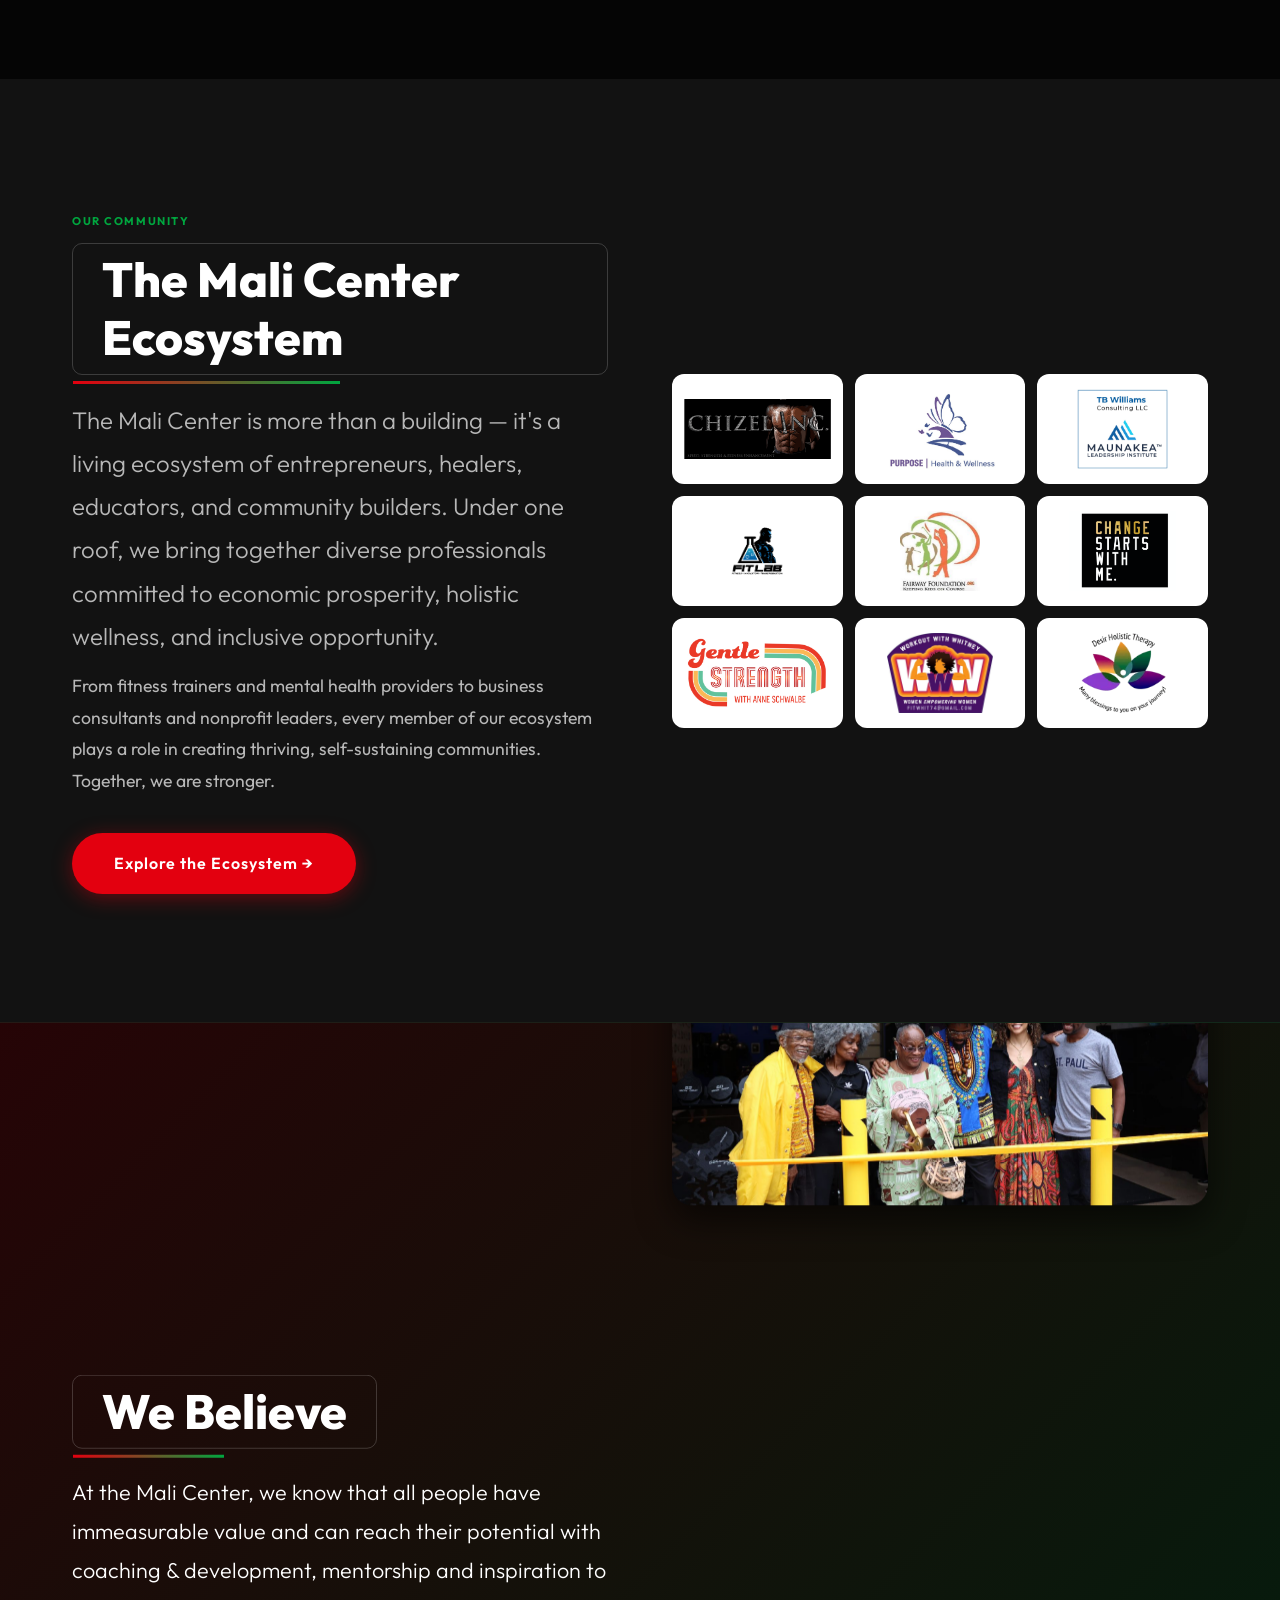
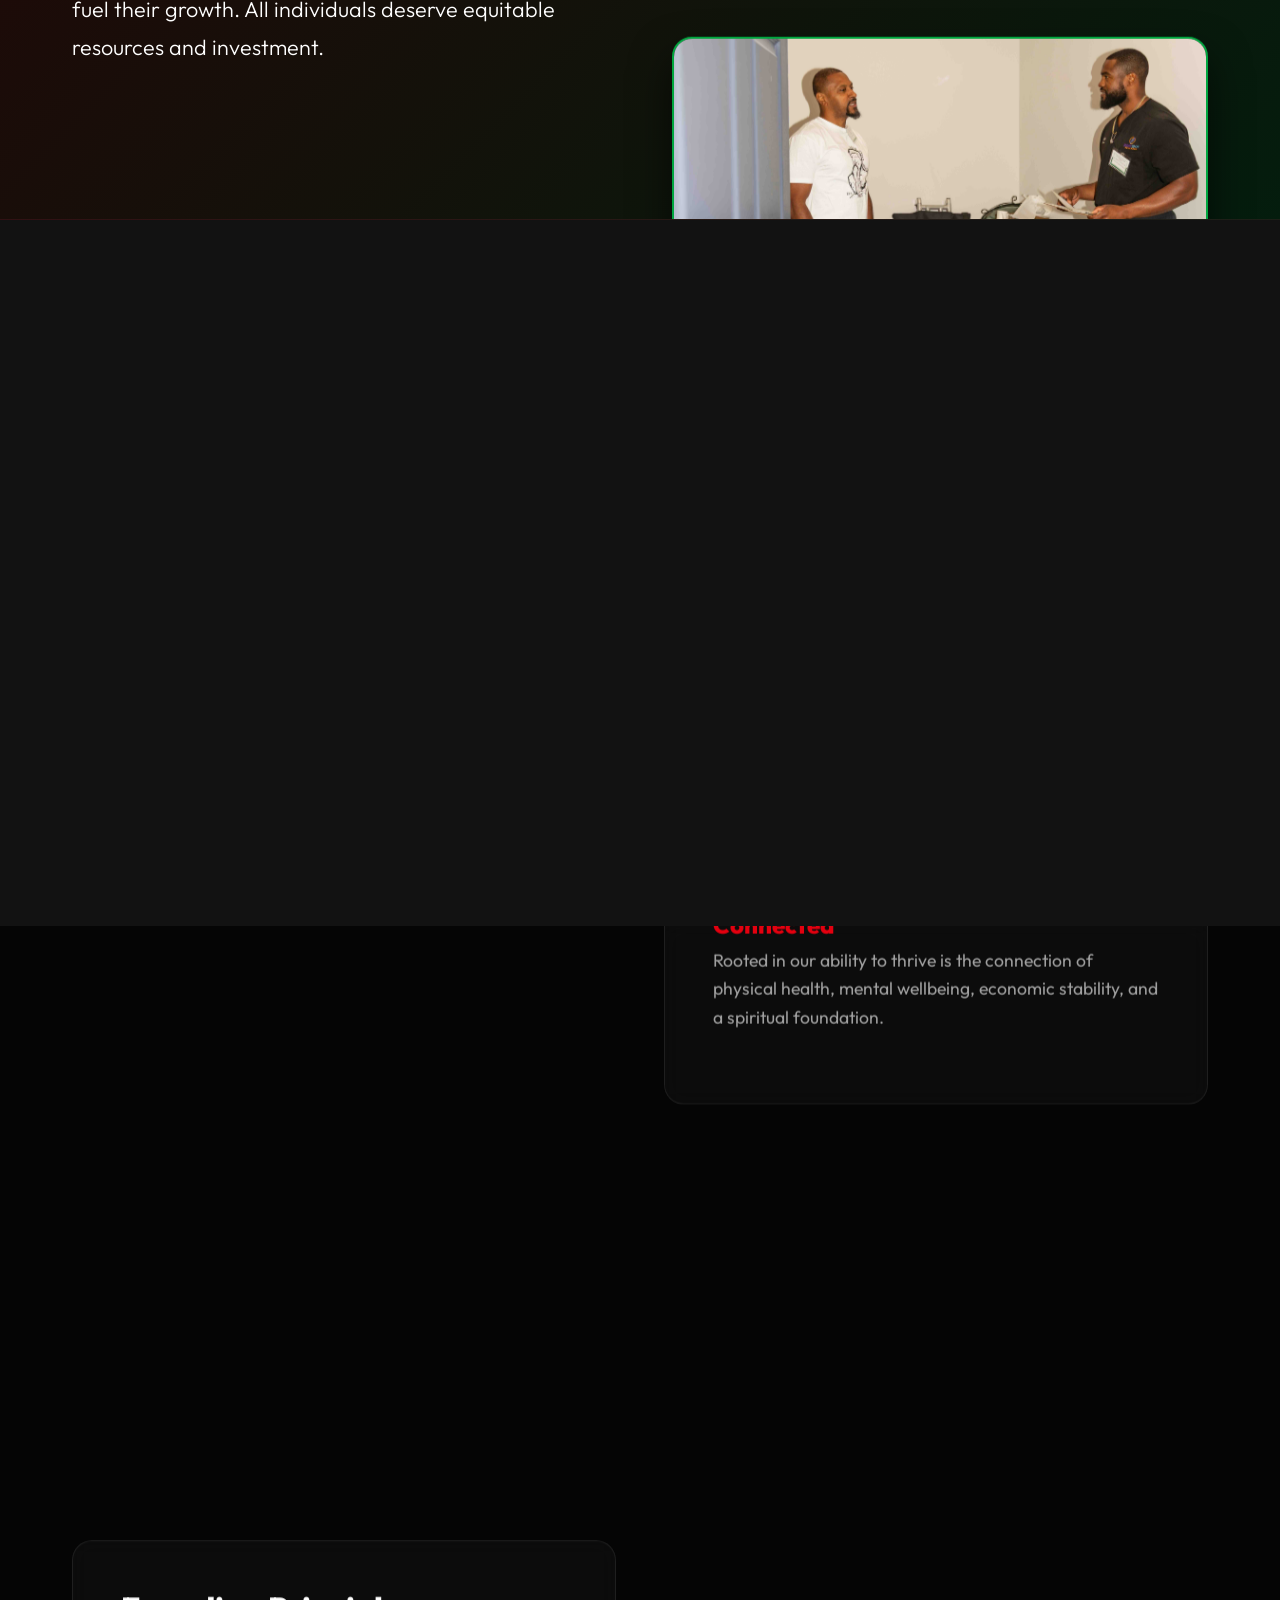
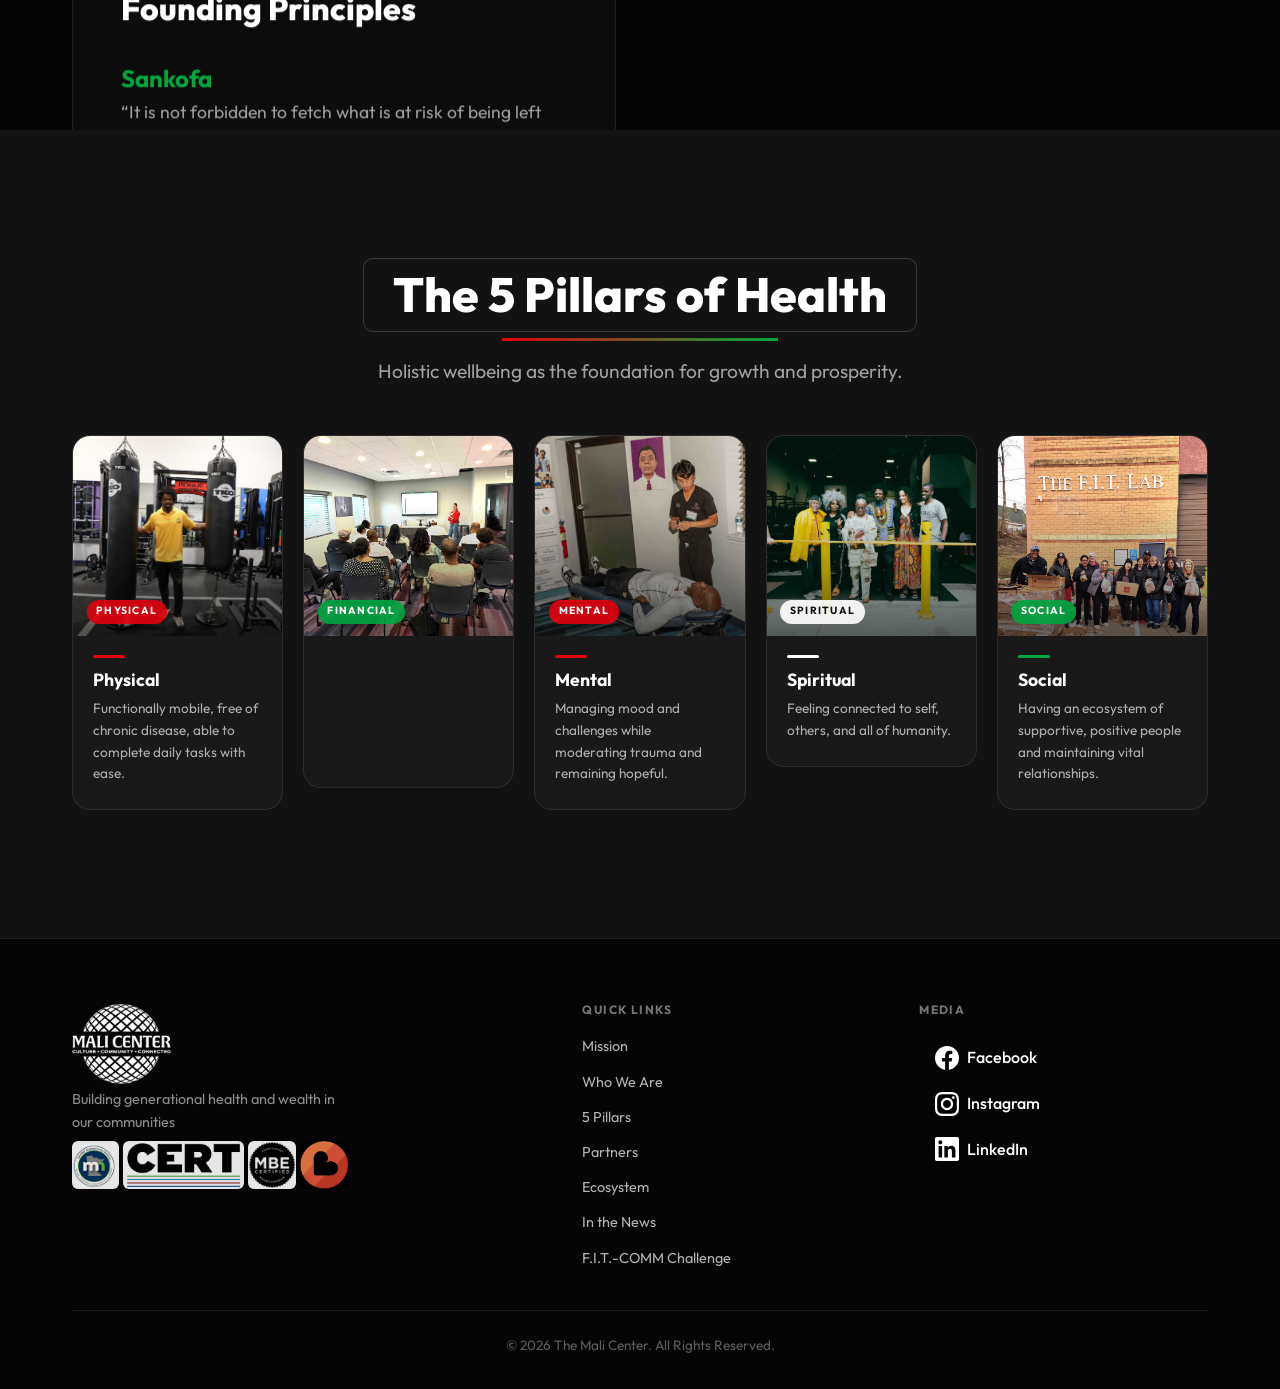
==== commit a81df1d7: "xompressed video not 4k" ====
--- a/index.html
+++ b/index.html
@@ -49,19 +49,15 @@
     </nav>
 
     <!-- Hero Section -->
-    <header class="hero" id="mission" style="background-image:url('assets/images/The Mali Center.jpeg');background-size:cover;background-position:center;">
+    <header class="hero" id="mission">
         <video
             class="hero-video"
             autoplay
             muted
             loop
             playsinline
-            webkit-playsinline
-            x5-video-player-type="h5"
-            preload="auto"
-            poster="assets/images/The Mali Center.jpeg"
-            disablePictureInPicture>
-            <source src="assets/images/The Mali Center - Recap (4k Youtube).mp4" type="video/mp4">
+            poster="assets/images/The Mali Center.jpeg">
+            <source src="assets/images/Video Project 3.mp4" type="video/mp4">
         </video>
         <div class="hero-overlay"></div>
         <div class="hero-content fade-in-up">
--- a/style.css
+++ b/style.css
@@ -245,16 +245,6 @@
         height: 100%;
         width: 100%;
     }
-}
-
-/* Suppress the native iOS play-button overlay so our poster shows cleanly */
-.hero-video::-webkit-media-controls,
-.hero-video::-webkit-media-controls-panel,
-.hero-video::-webkit-media-controls-start-playback-button,
-.hero-video::-webkit-media-controls-play-button {
-    display: none !important;
-    -webkit-appearance: none;
-    opacity: 0 !important;
 }
 
 .hero-overlay {
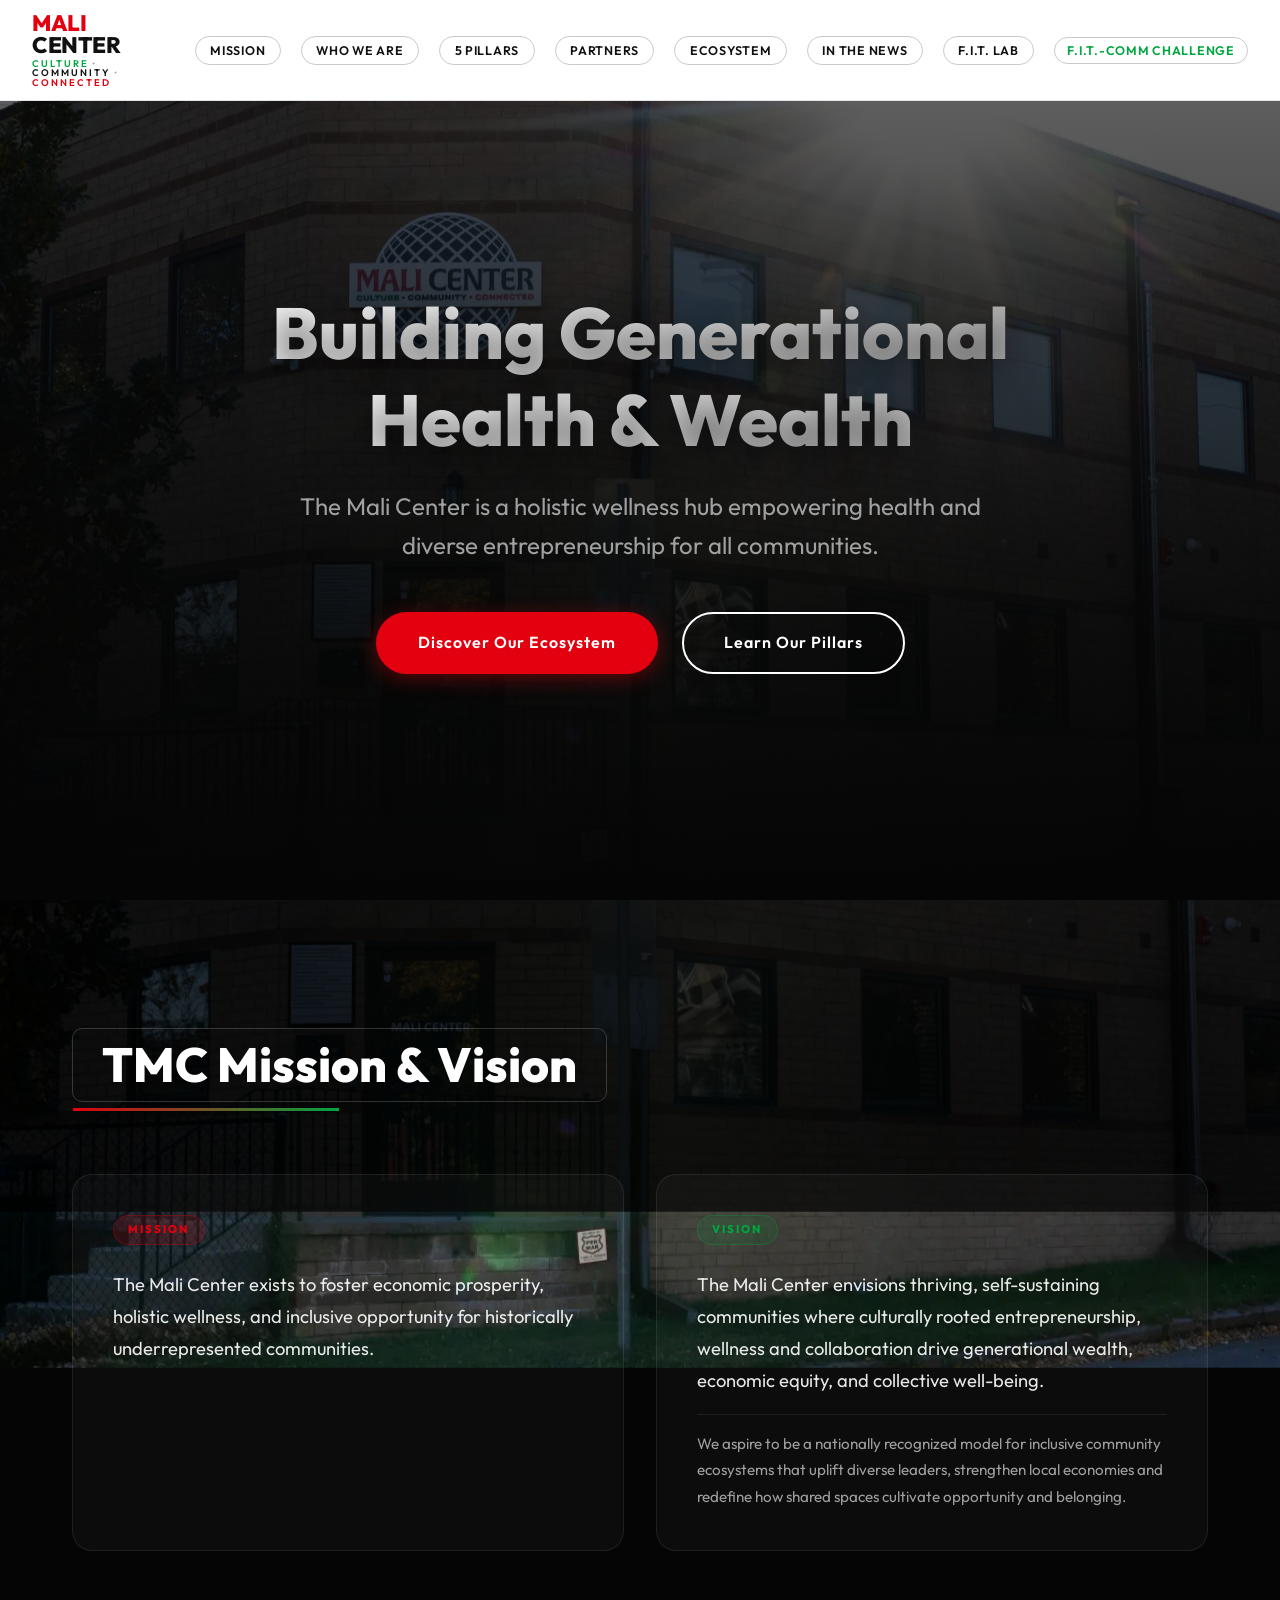
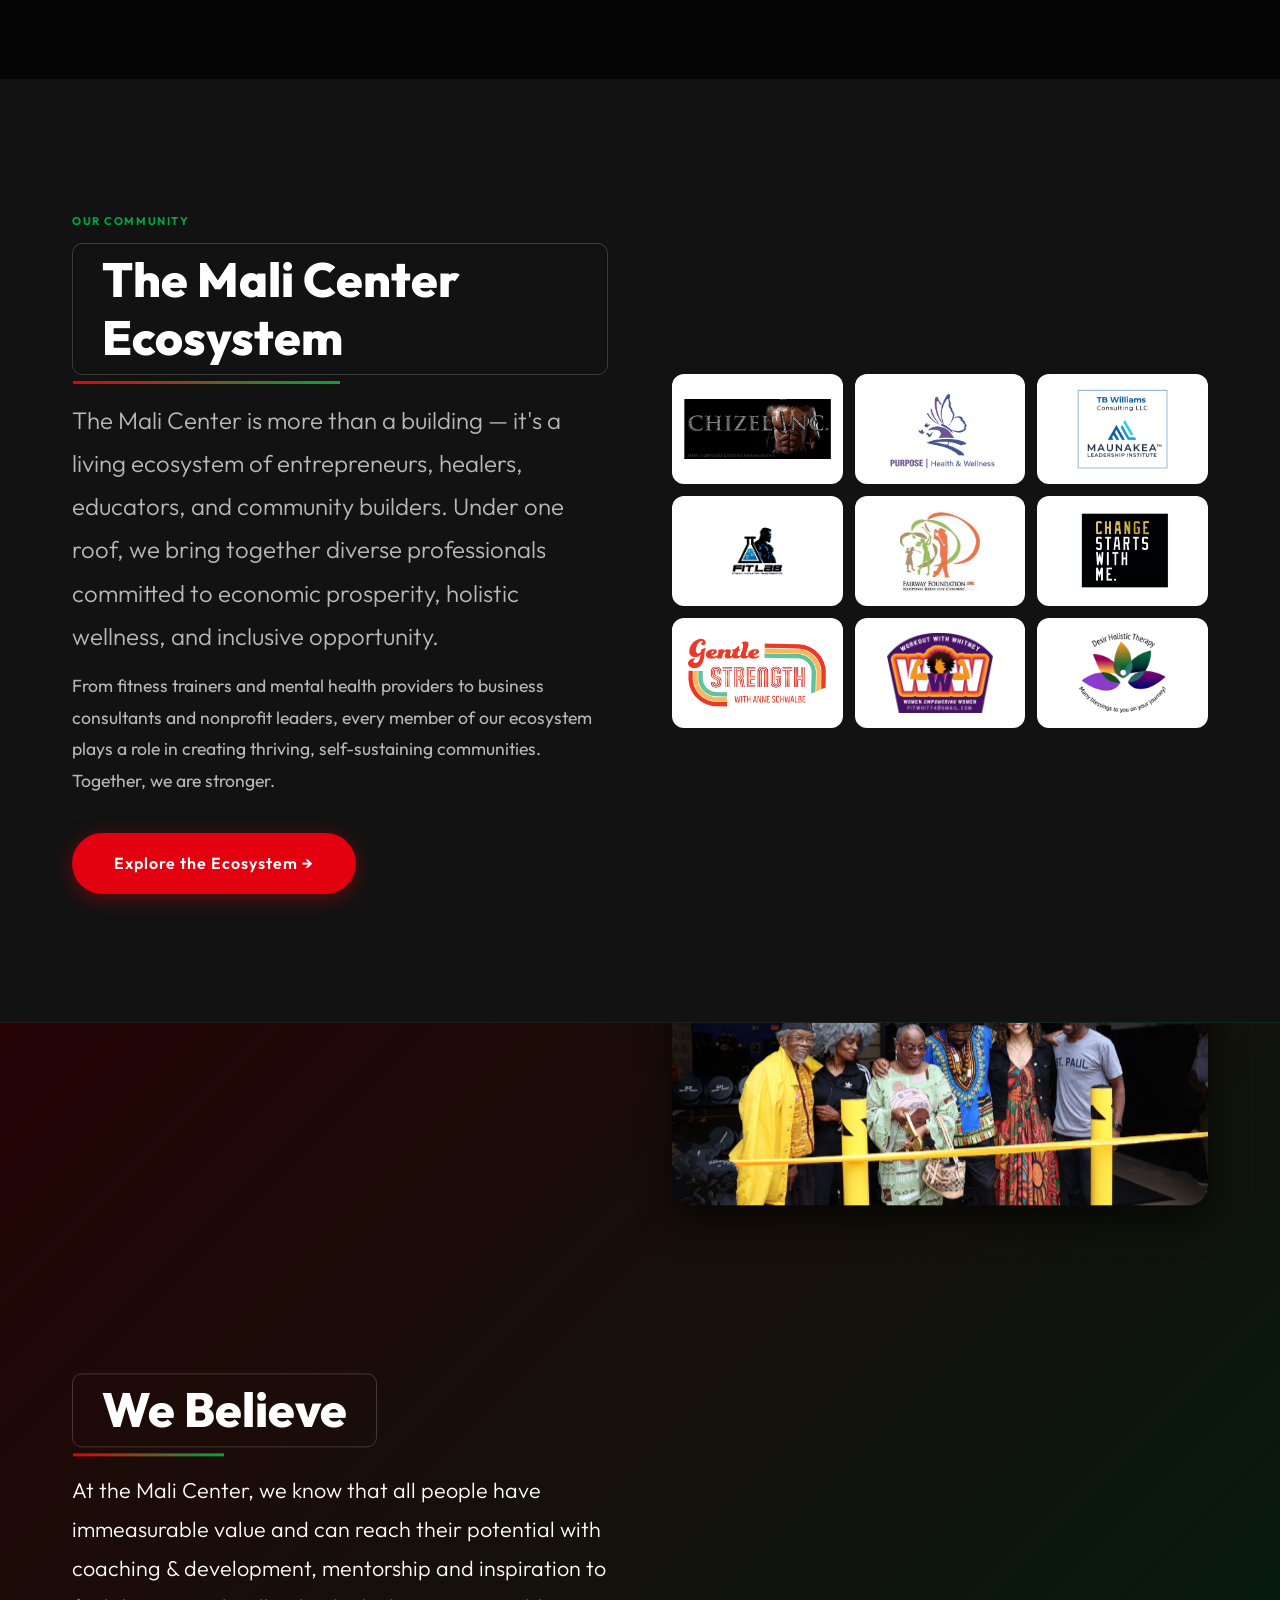
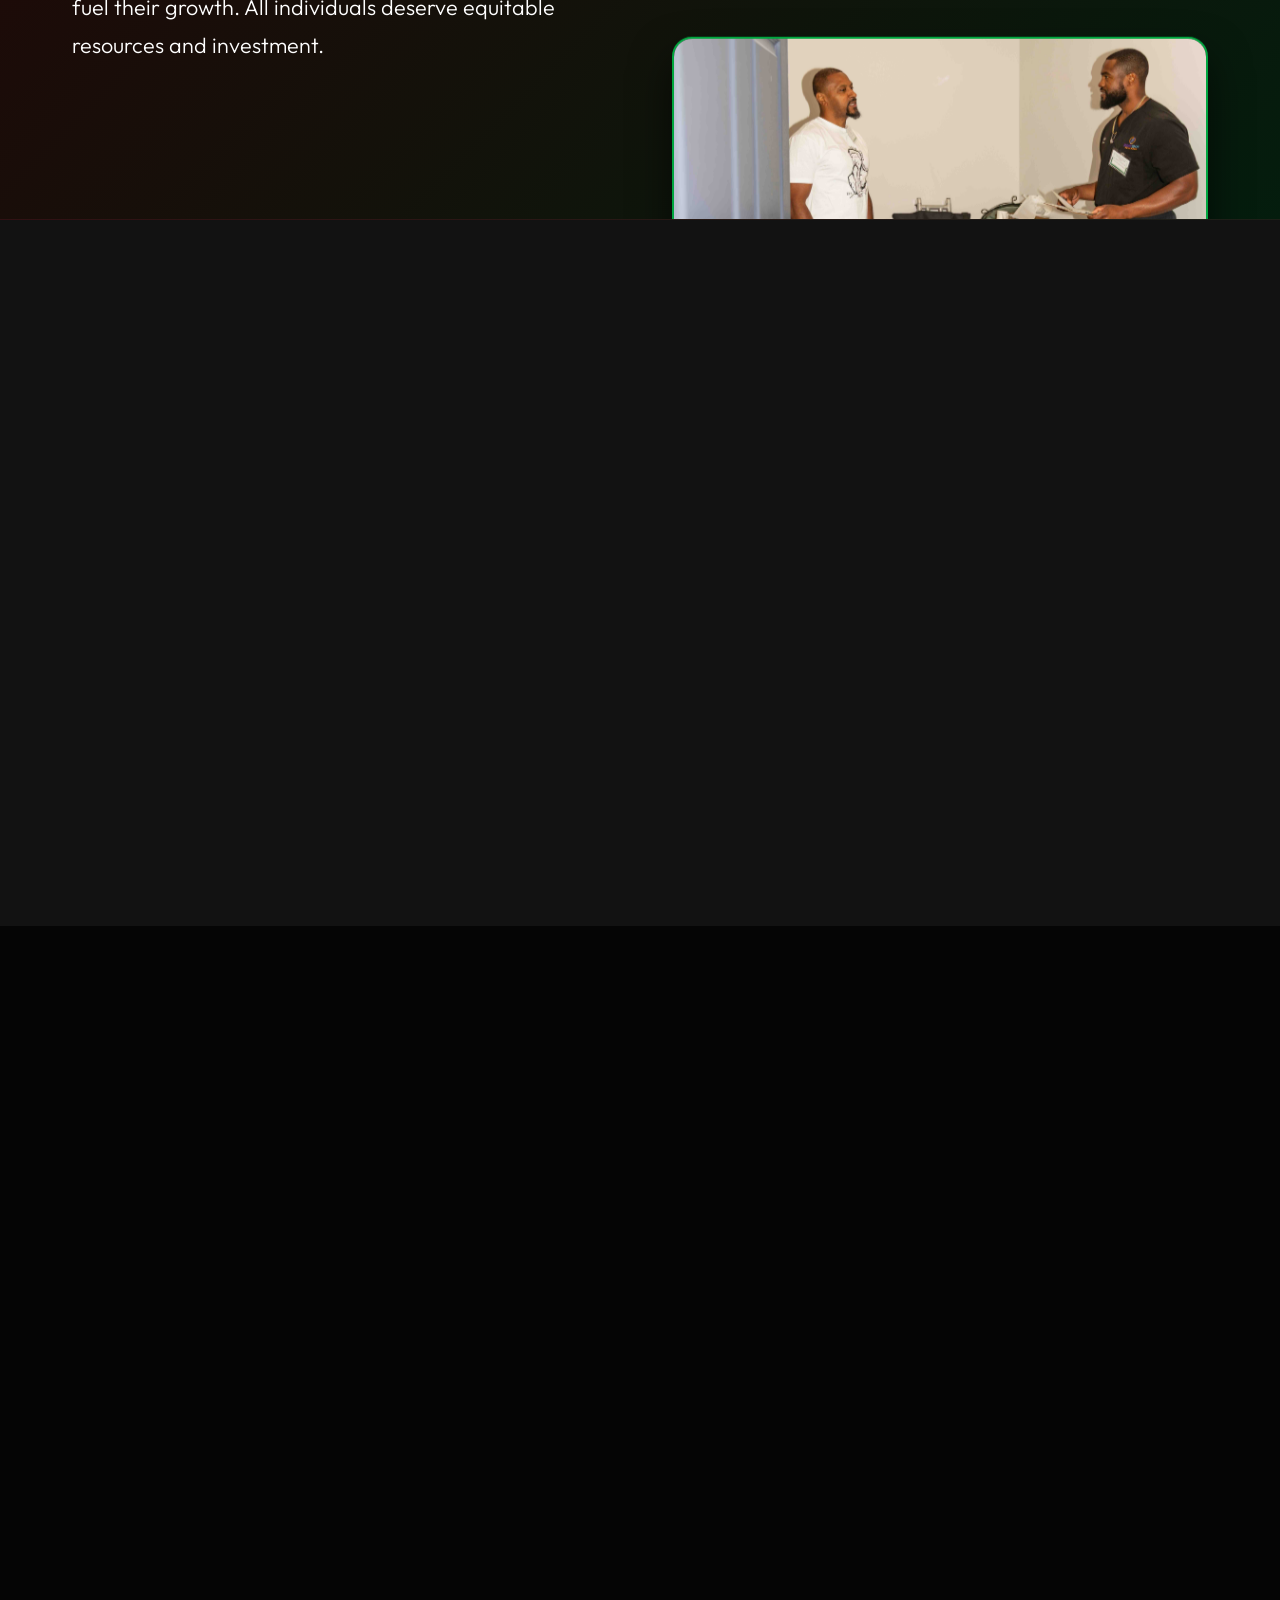
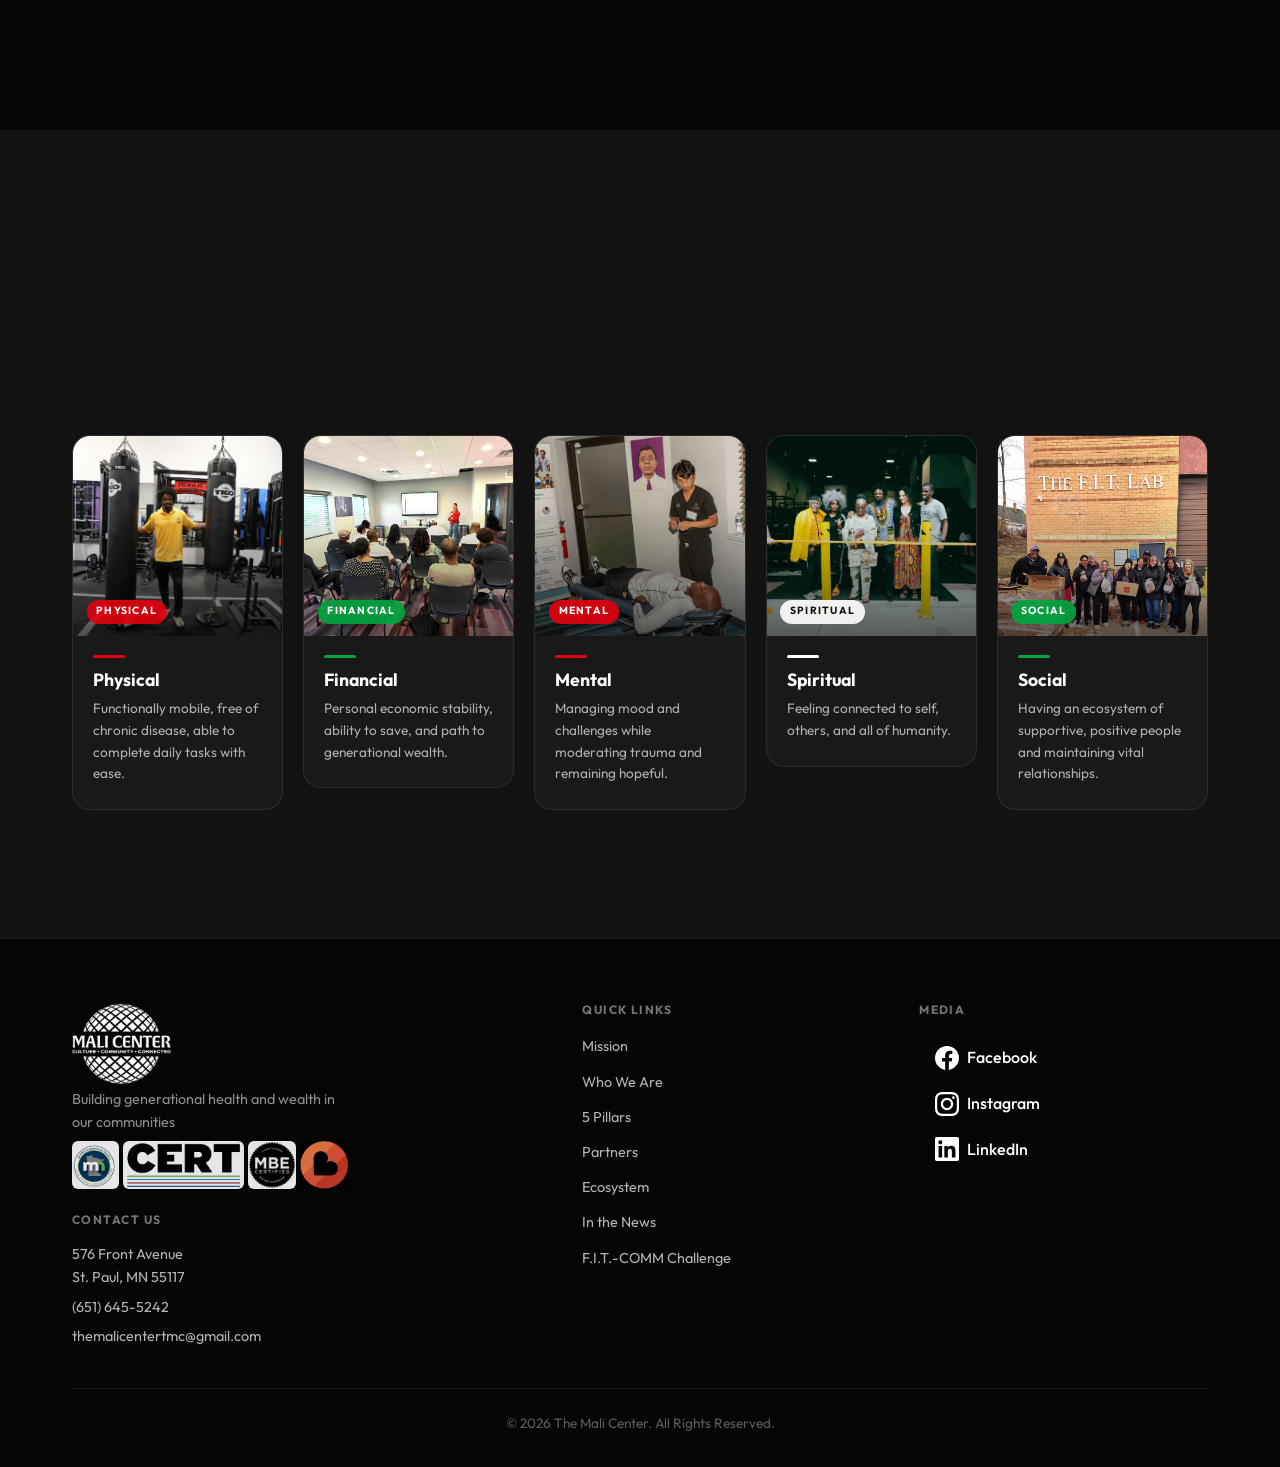
==== commit 9da2d9f1: "Address and phone change" ====
--- a/index.html
+++ b/index.html
@@ -333,6 +333,14 @@
                         <img src="assets/images/mbecert.jpeg" alt="MBE Certification" class="footer-cert-img" title="MBE Certified">
                         <img src="assets/images/heart.jpeg" alt="Heart" class="footer-cert-img" title="Heart">
                     </div>
+                    <div class="footer-contact">
+                        <h3 class="footer-nav-heading">Contact Us</h3>
+                        <address>
+                            <p>576 Front Avenue<br>St. Paul, MN 55117</p>
+                            <p><a href="tel:+16516455242">(651) 645-5242</a></p>
+                            <p><a href="mailto:themalicentertmc@gmail.com">themalicentertmc@gmail.com</a></p>
+                        </address>
+                    </div>
                 </div>
 
                 <!-- Nav links -->
--- a/style.css
+++ b/style.css
@@ -2246,6 +2246,33 @@
     opacity: 1;
 }
 
+.footer-contact {
+    margin-top: 1.5rem;
+}
+
+.footer-contact address {
+    font-style: normal;
+    display: flex;
+    flex-direction: column;
+    gap: 0.4rem;
+}
+
+.footer-contact address p {
+    color: rgba(255, 255, 255, 0.7);
+    font-size: 0.9rem;
+    margin: 0;
+}
+
+.footer-contact address a {
+    color: rgba(255, 255, 255, 0.7);
+    text-decoration: none;
+    transition: color 0.2s ease;
+}
+
+.footer-contact address a:hover {
+    color: var(--clr-green);
+}
+
 .footer-nav-heading {
     font-size: 0.75rem;
     font-weight: 700;
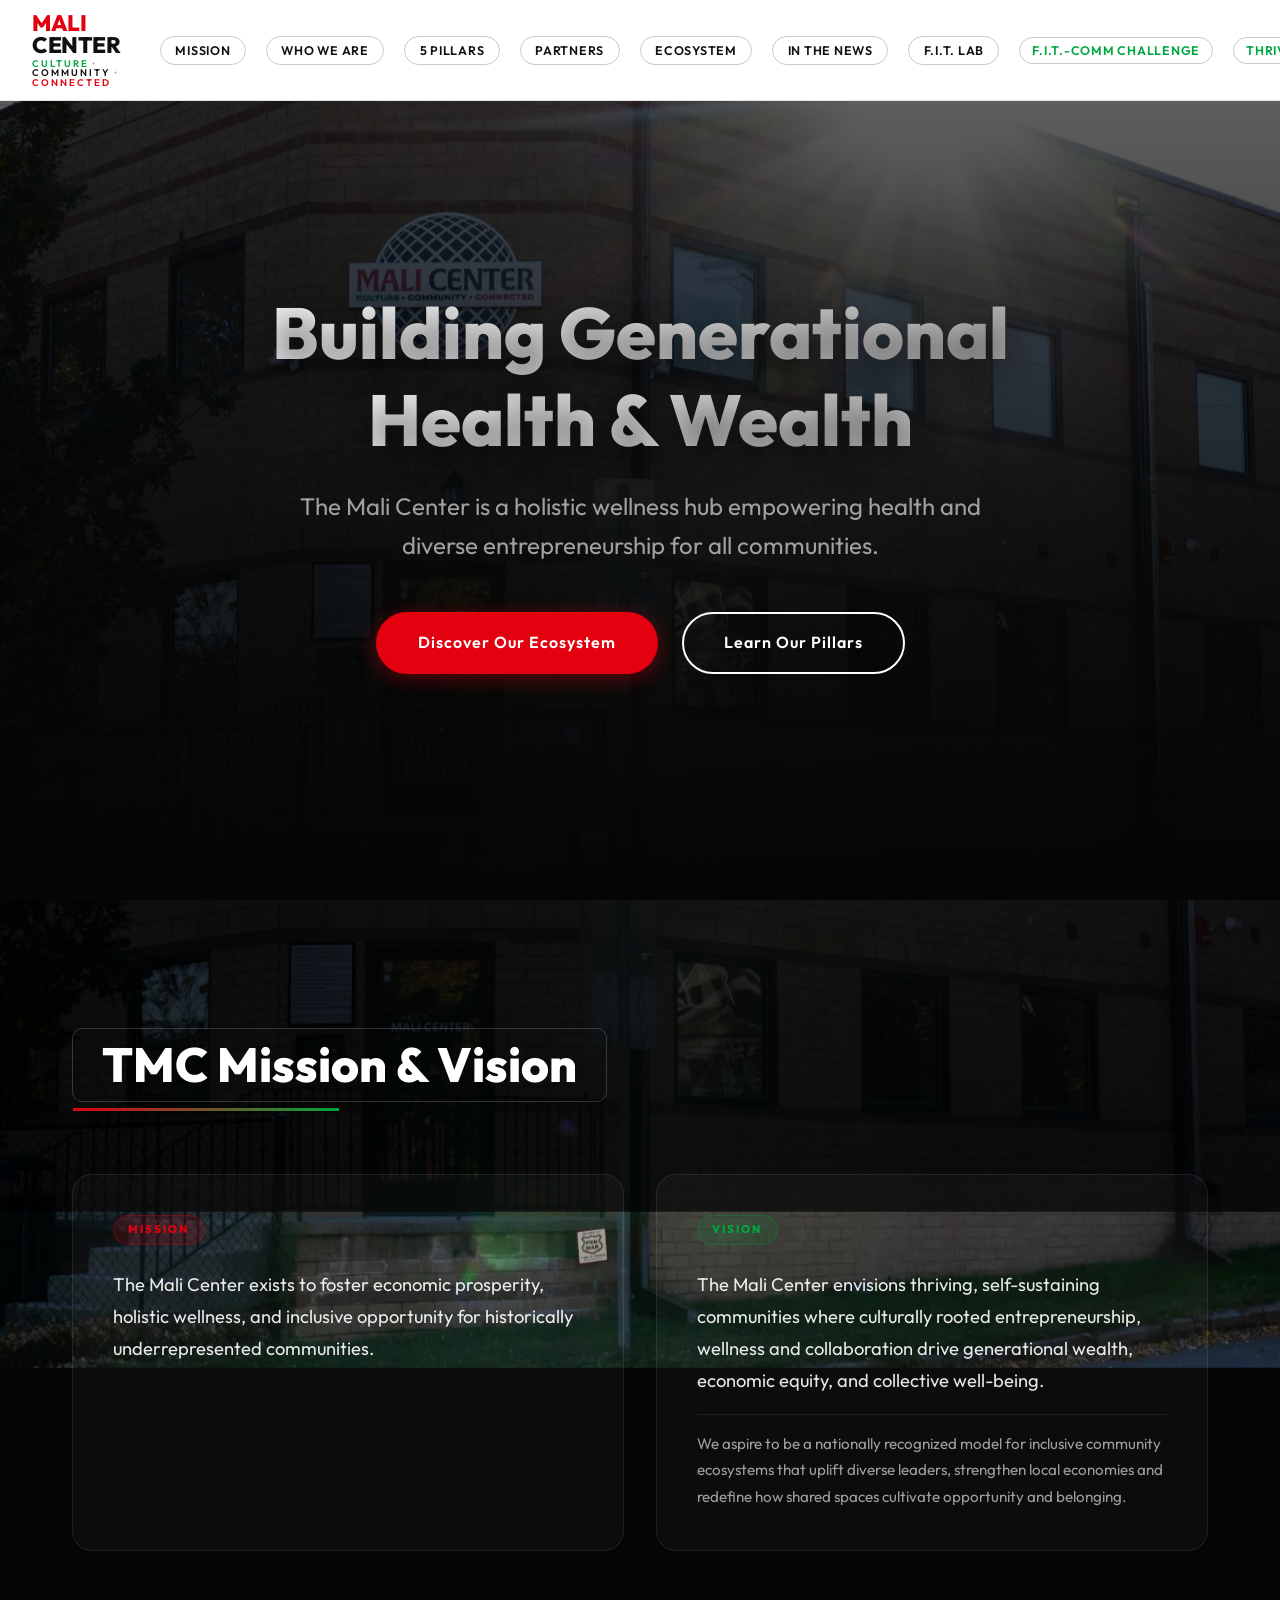
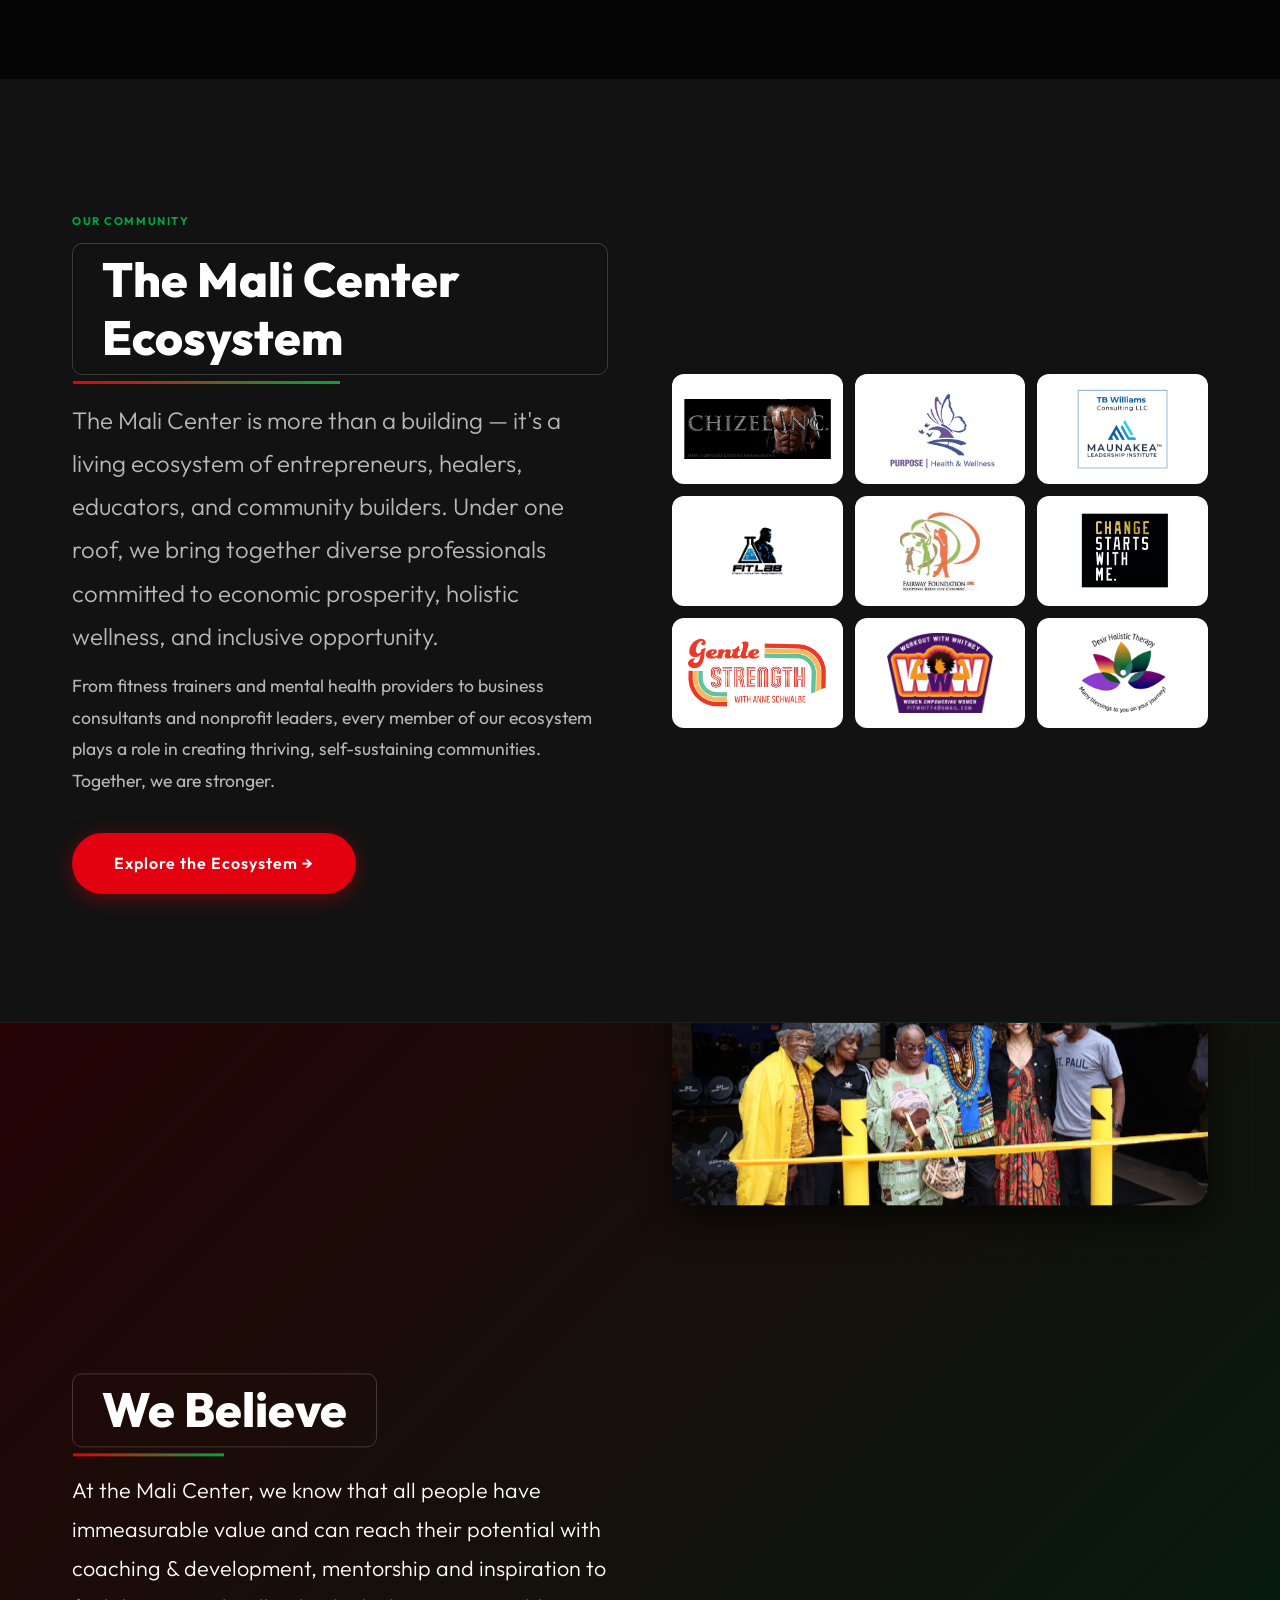
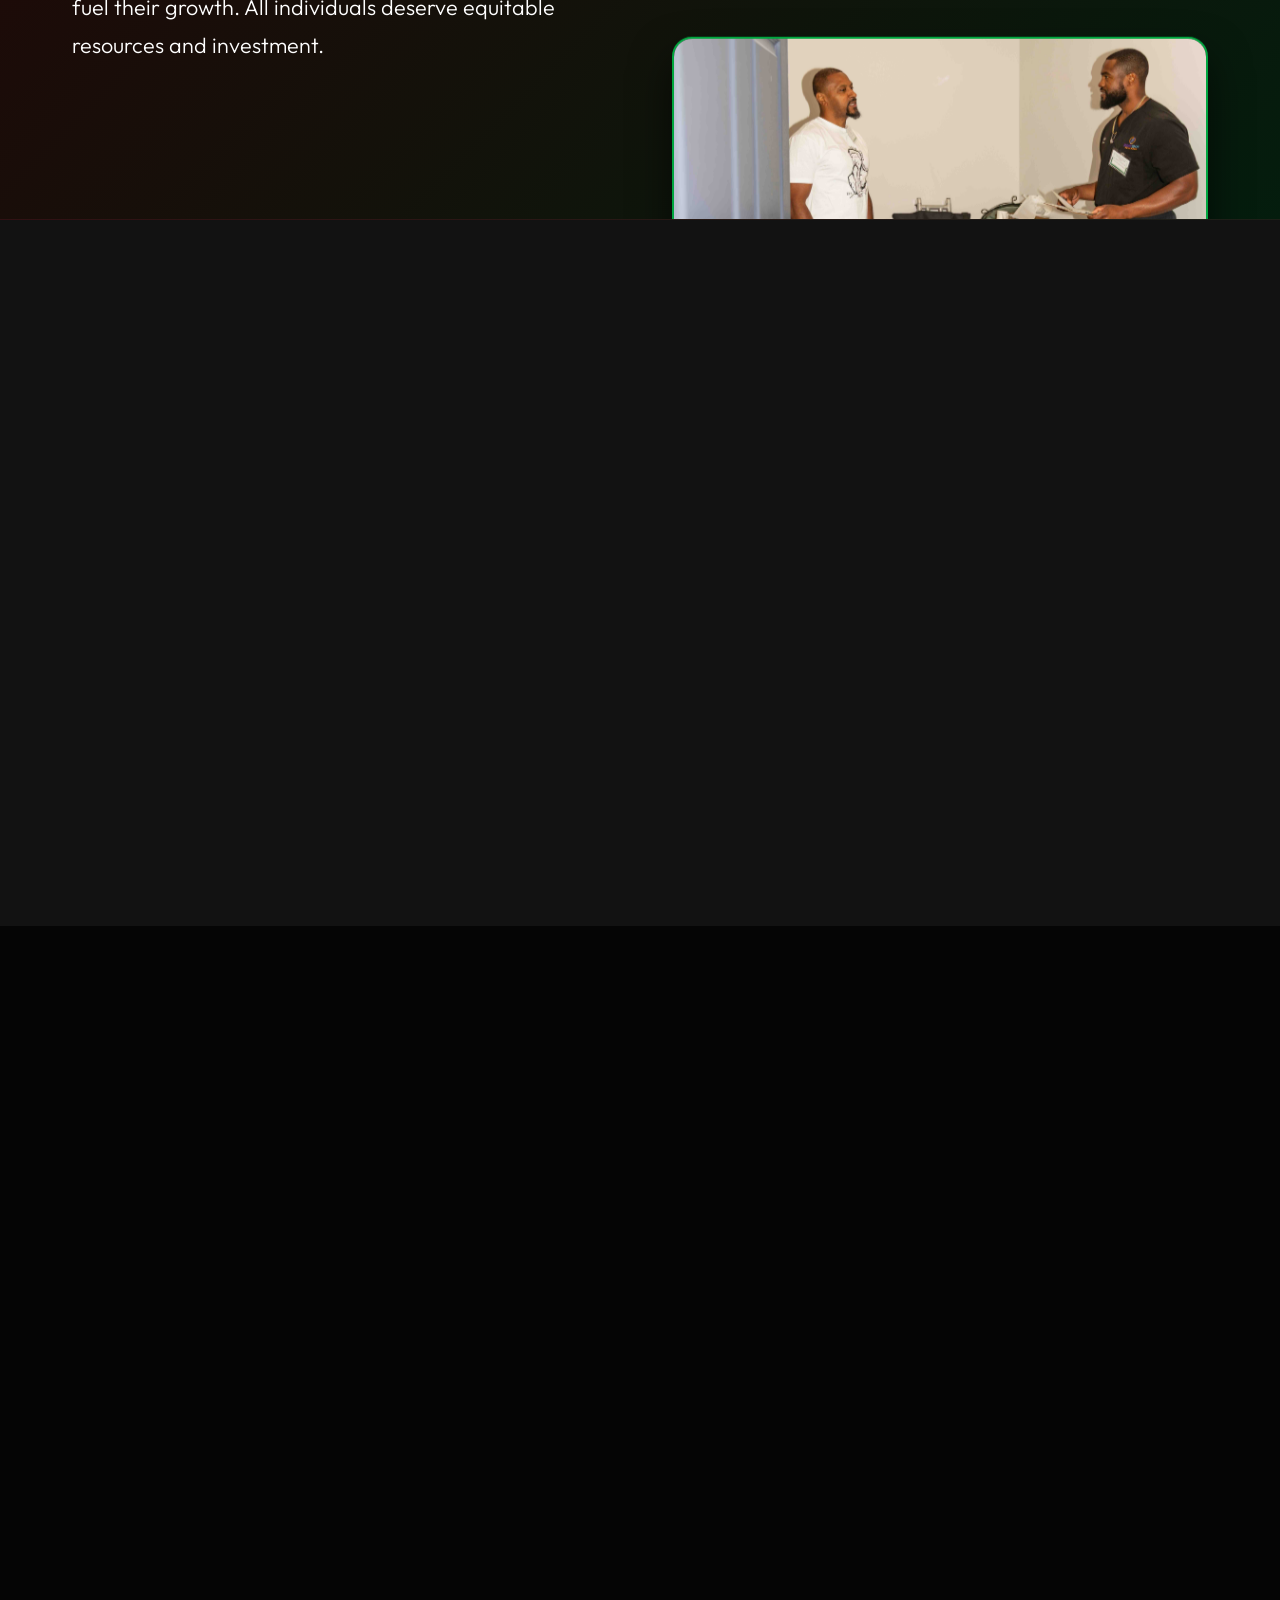
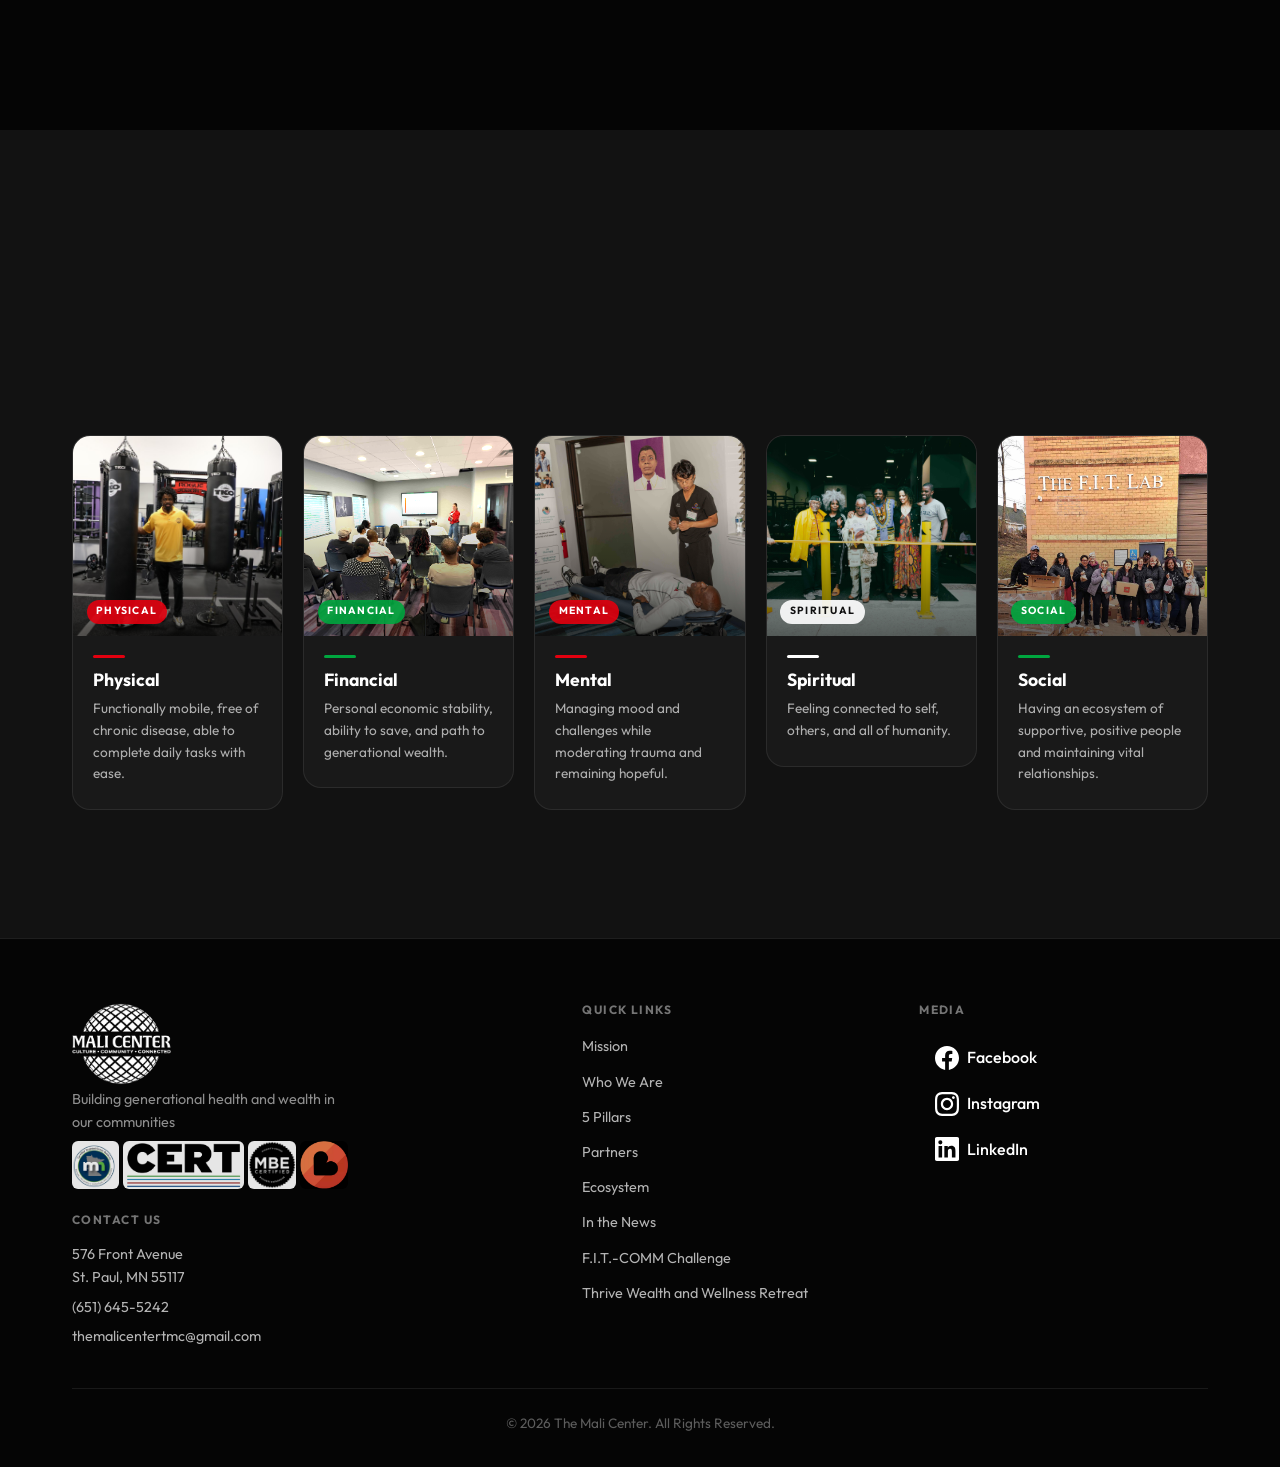
==== commit 106f801f: "updates for tyrone" ====
--- a/index.html
+++ b/index.html
@@ -39,6 +39,7 @@
                 <li><a href="media.html">In the News</a></li>
                 <li><a href="https://thefitlabinc.com/" target="_blank" rel="noopener noreferrer">F.I.T. Lab</a></li>
                 <li><a href="https://fitcommchallenge.com/index.html" target="_blank" rel="noopener noreferrer" class="nav-fitcomm">F.I.T.-COMM Challenge</a></li>
+                <li><a href="https://thrivewealthandwellness.com" target="_blank" rel="noopener noreferrer" class="nav-fitcomm">Thrive Wealth and Wellness Retreat</a></li>
             </ul>
             <button class="nav-toggle" aria-label="Toggle menu">
                 <span></span>
@@ -354,6 +355,7 @@
                         <li><a href="ecosystem.html">Ecosystem</a></li>
                         <li><a href="media.html">In the News</a></li>
                         <li><a href="https://fitcommchallenge.com/index.html" target="_blank" rel="noopener noreferrer">F.I.T.-COMM Challenge</a></li>
+                        <li><a href="https://thrivewealthandwellness.com" target="_blank" rel="noopener noreferrer">Thrive Wealth and Wellness Retreat</a></li>
                     </ul>
                 </nav>
 
